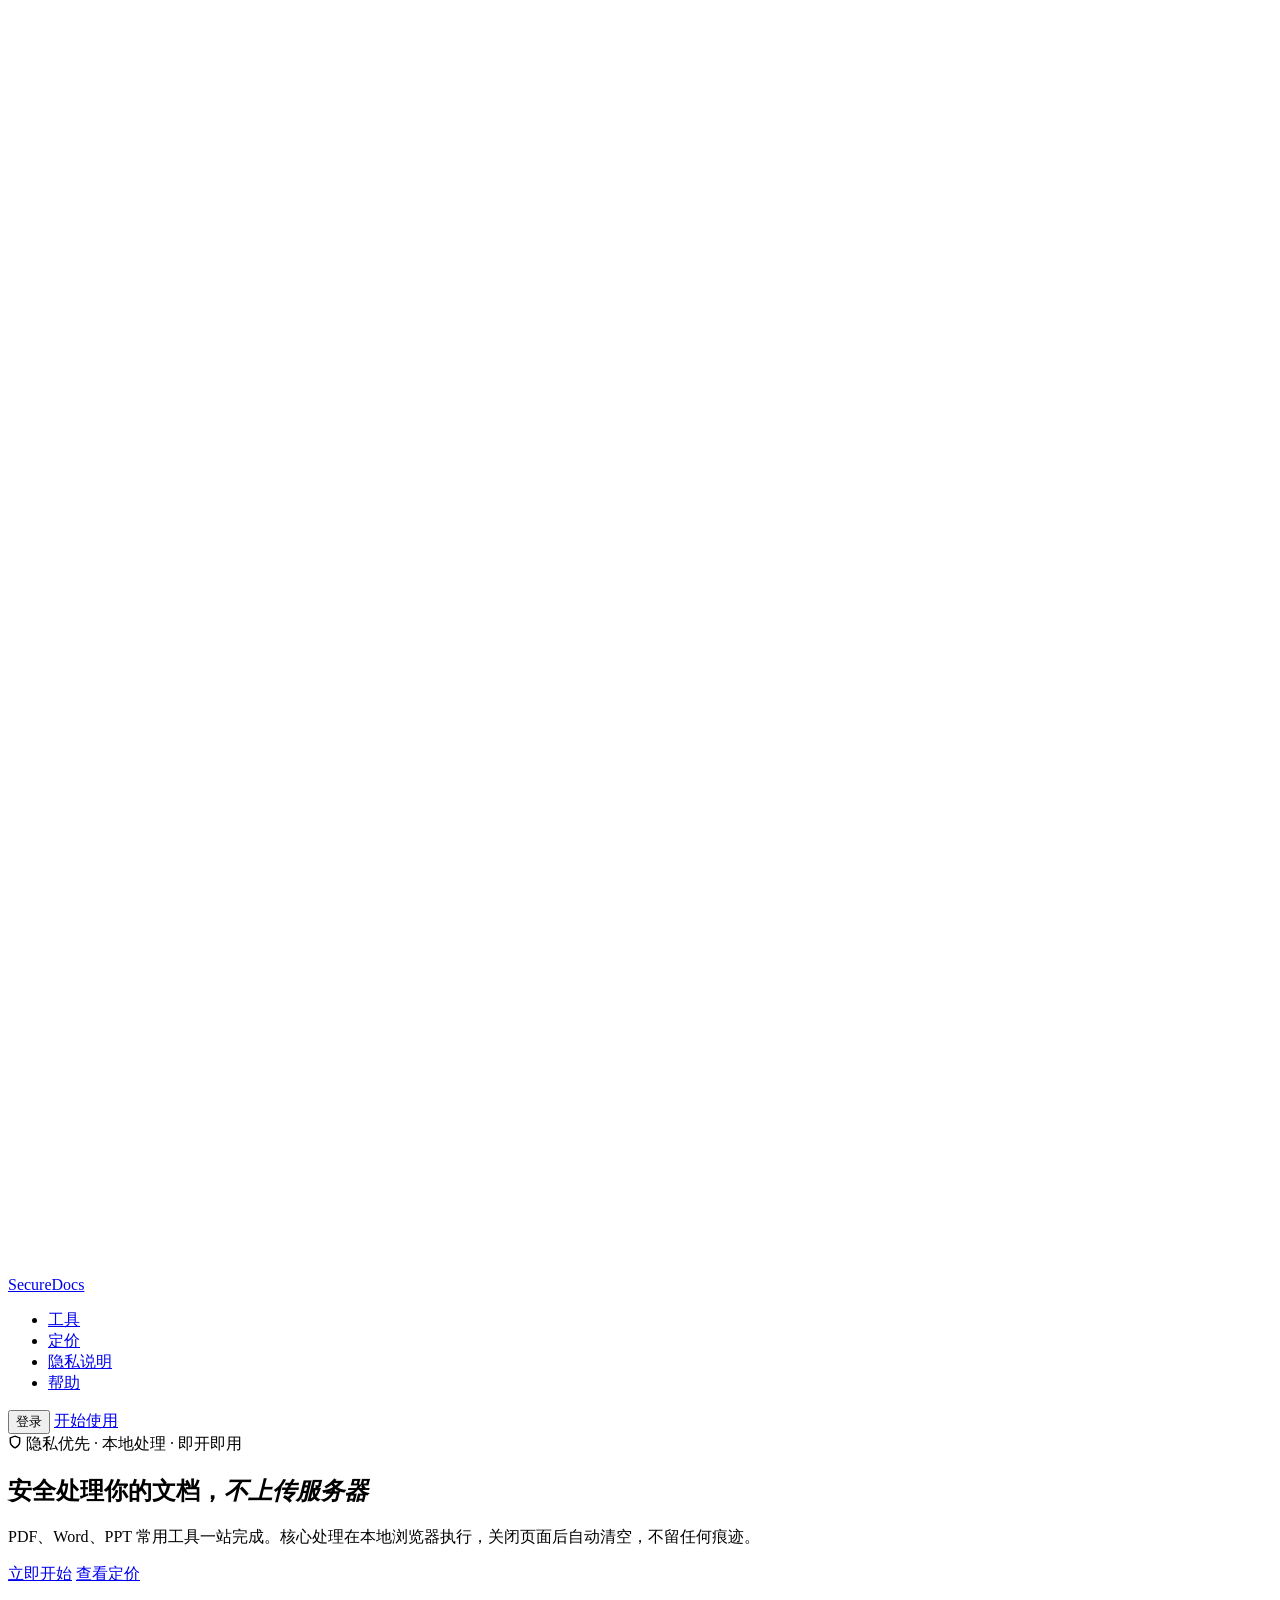
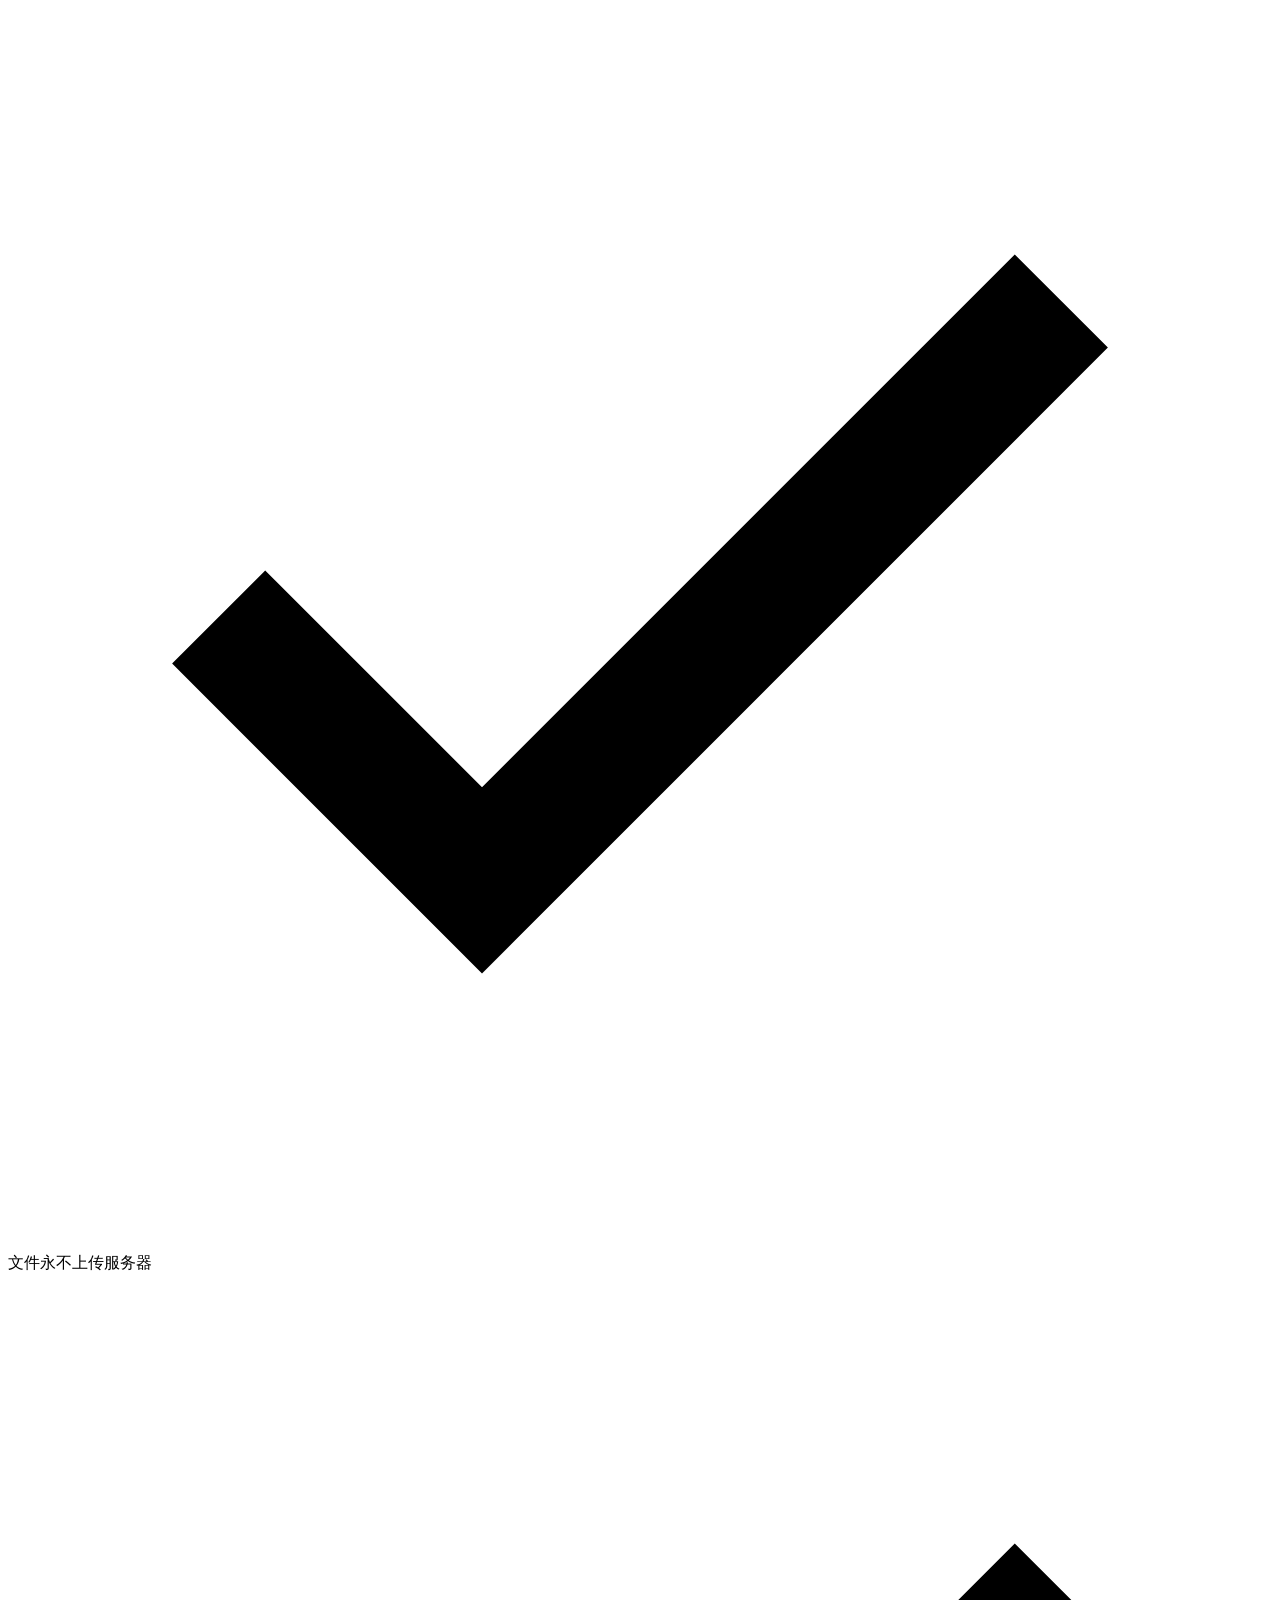
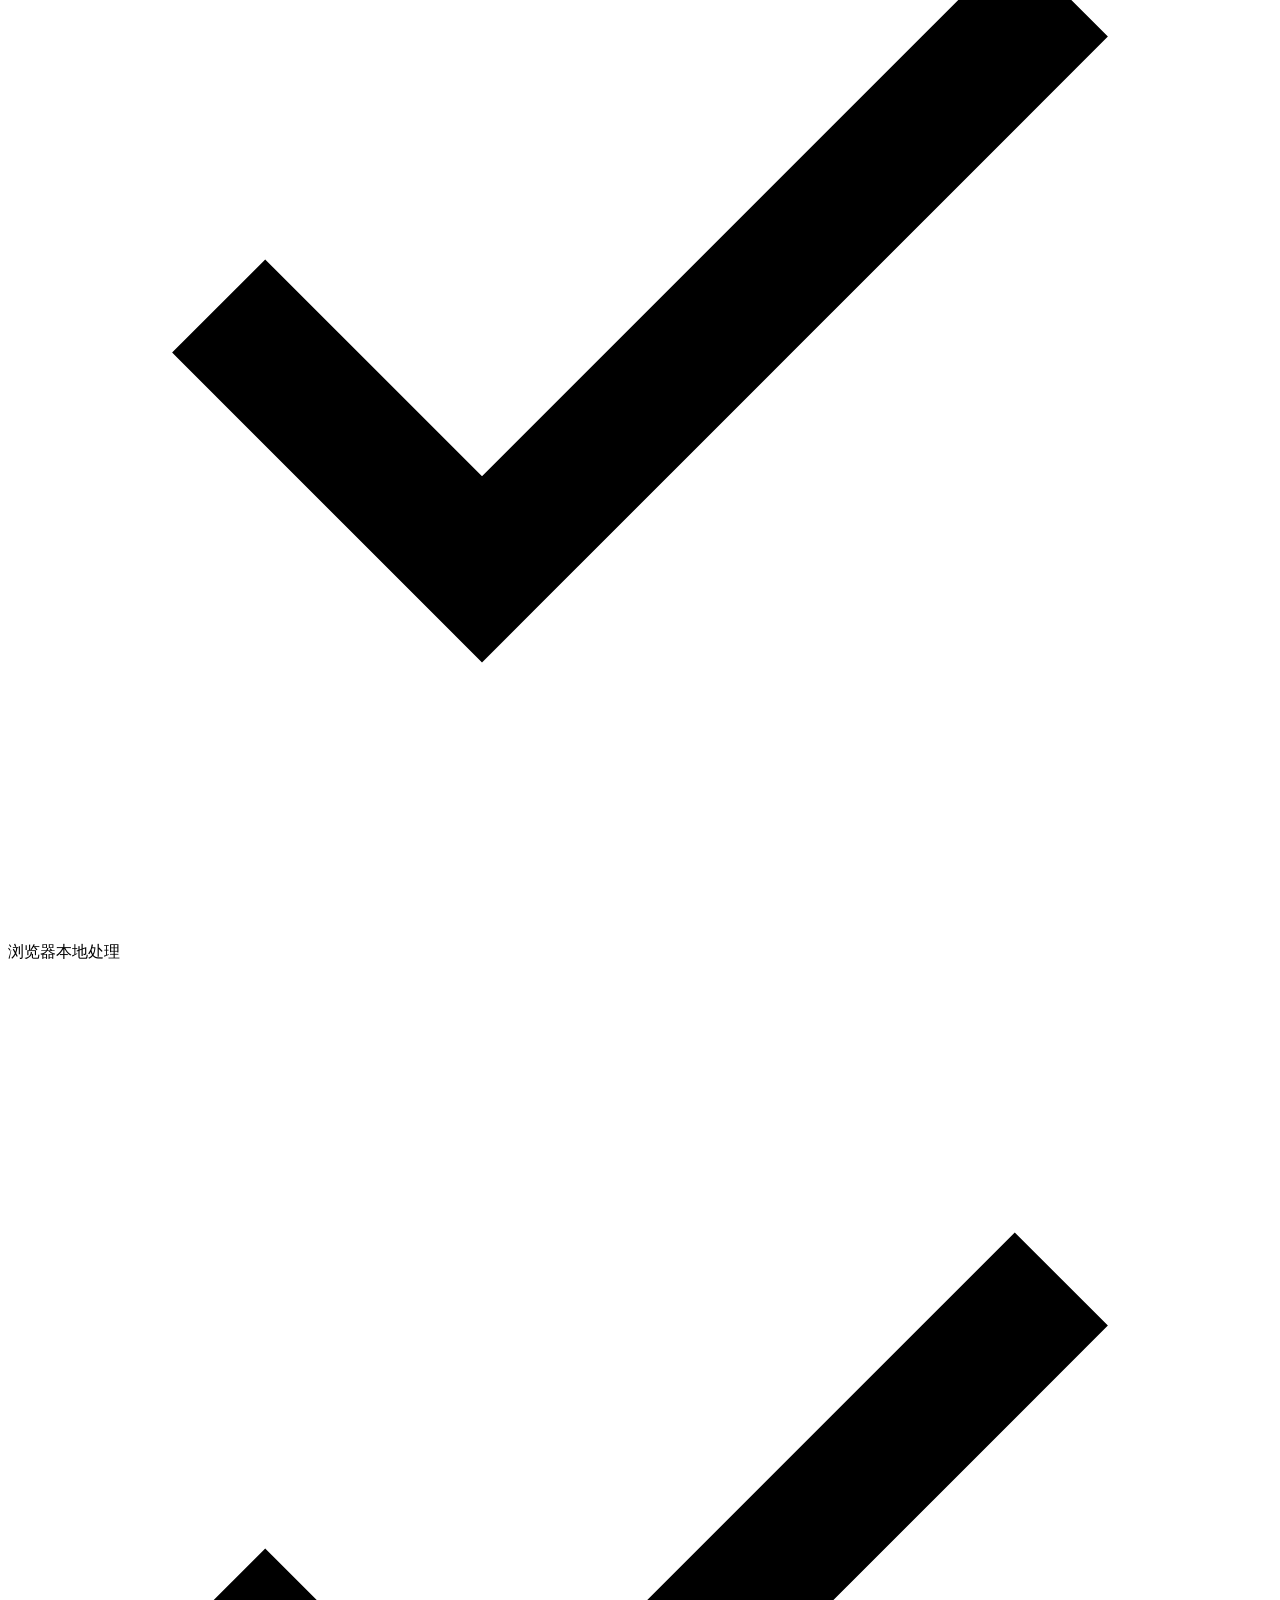
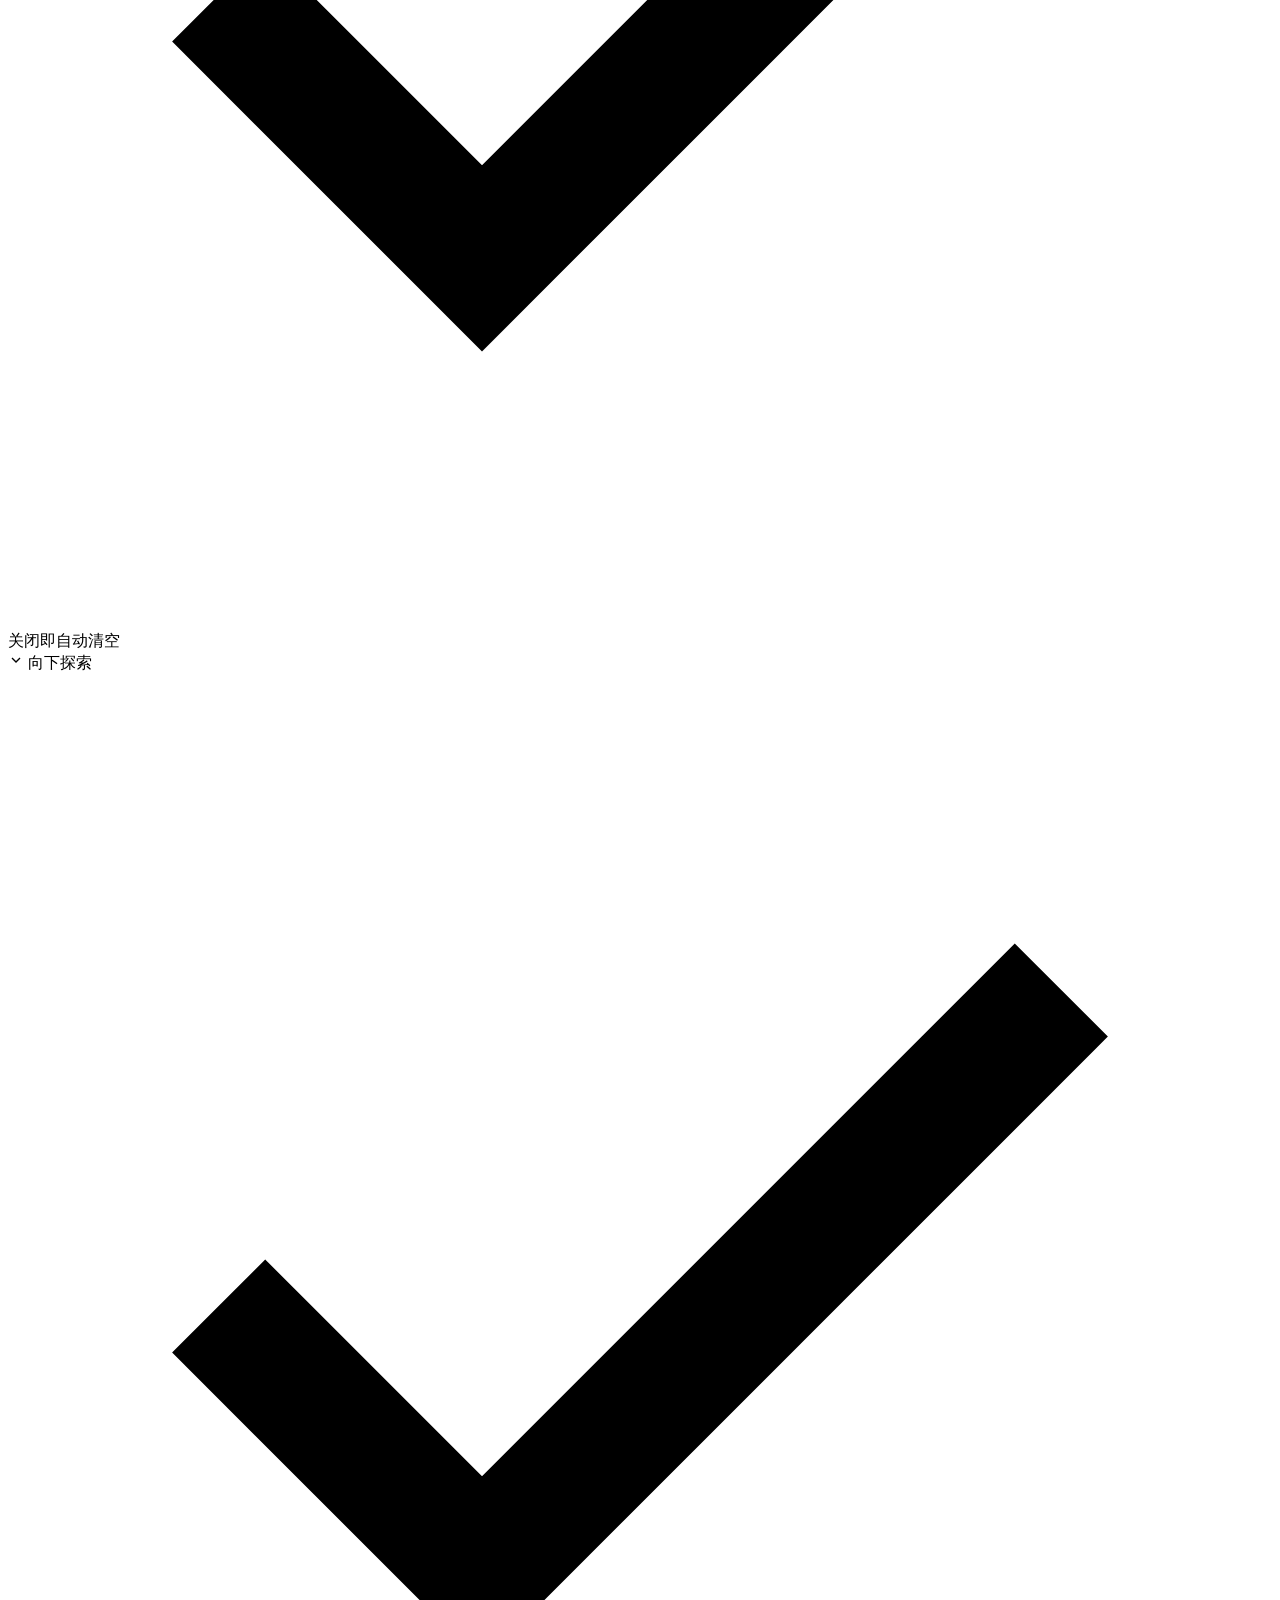
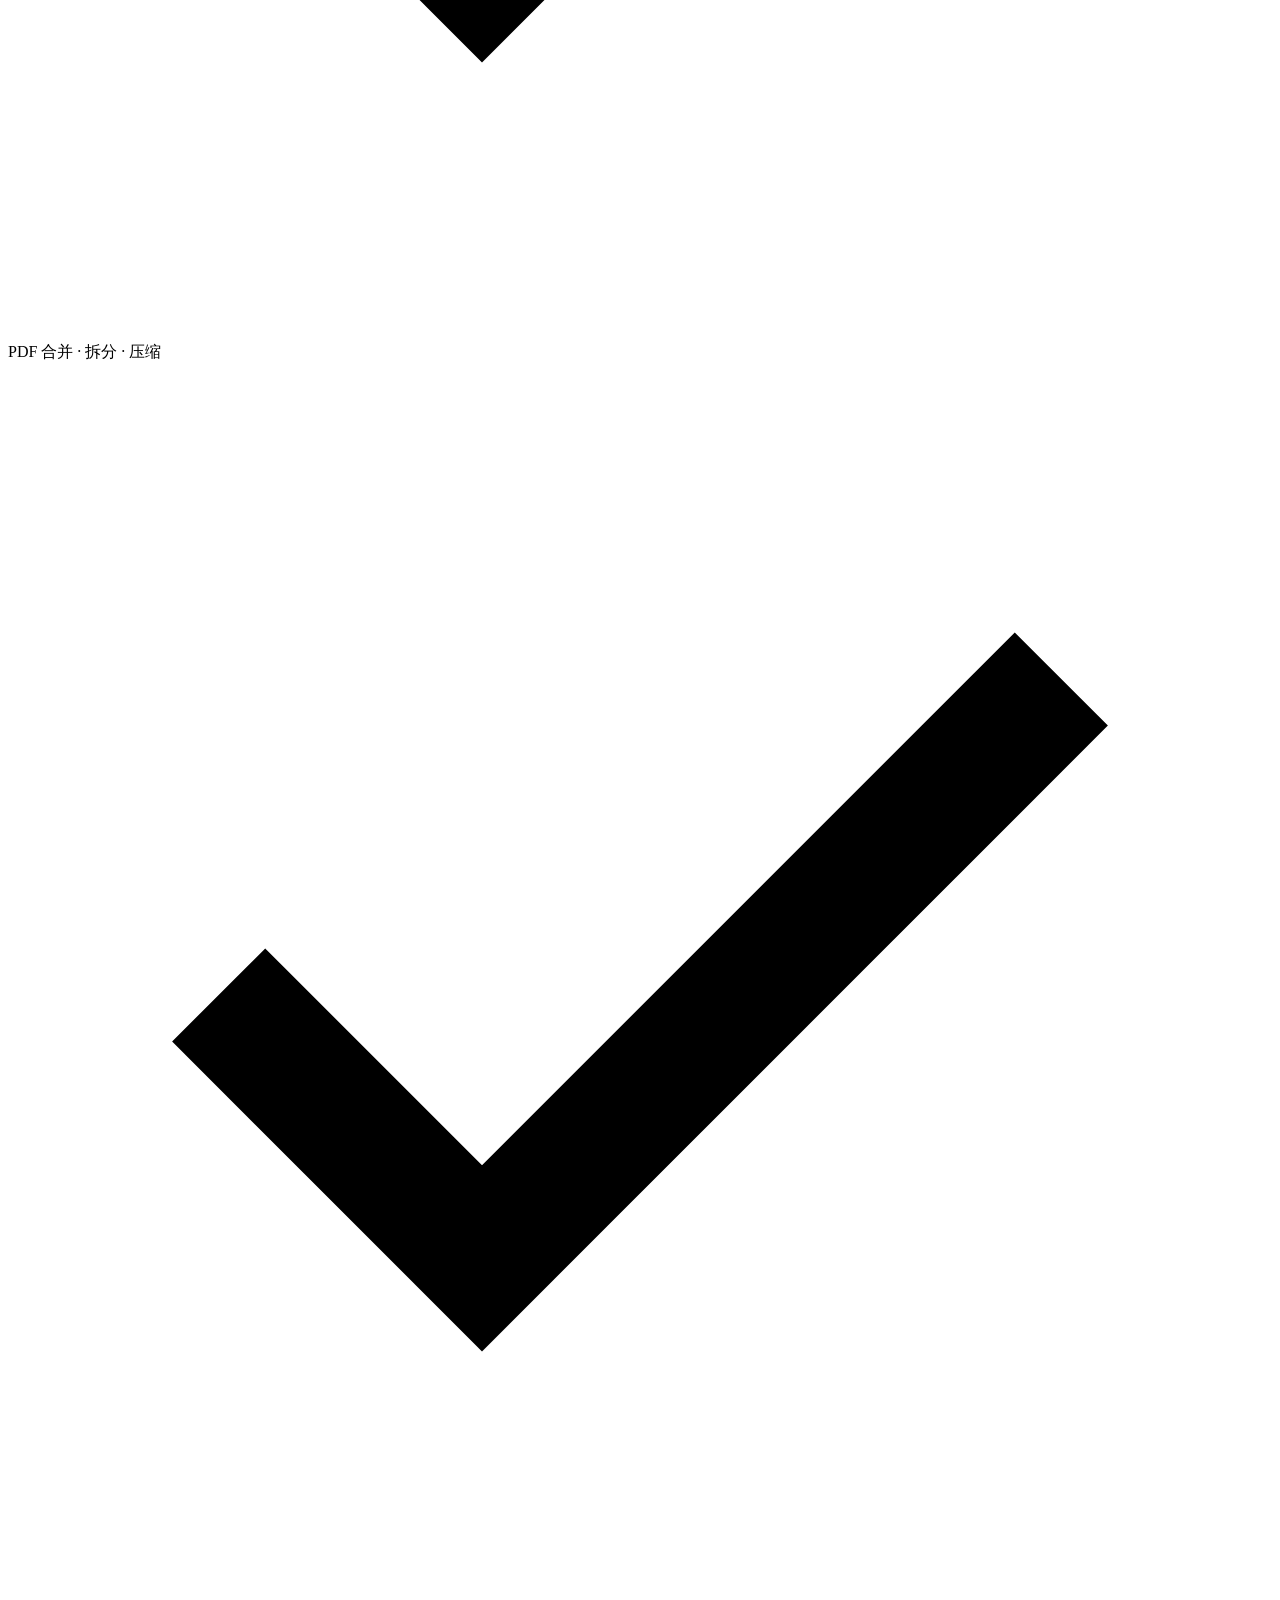
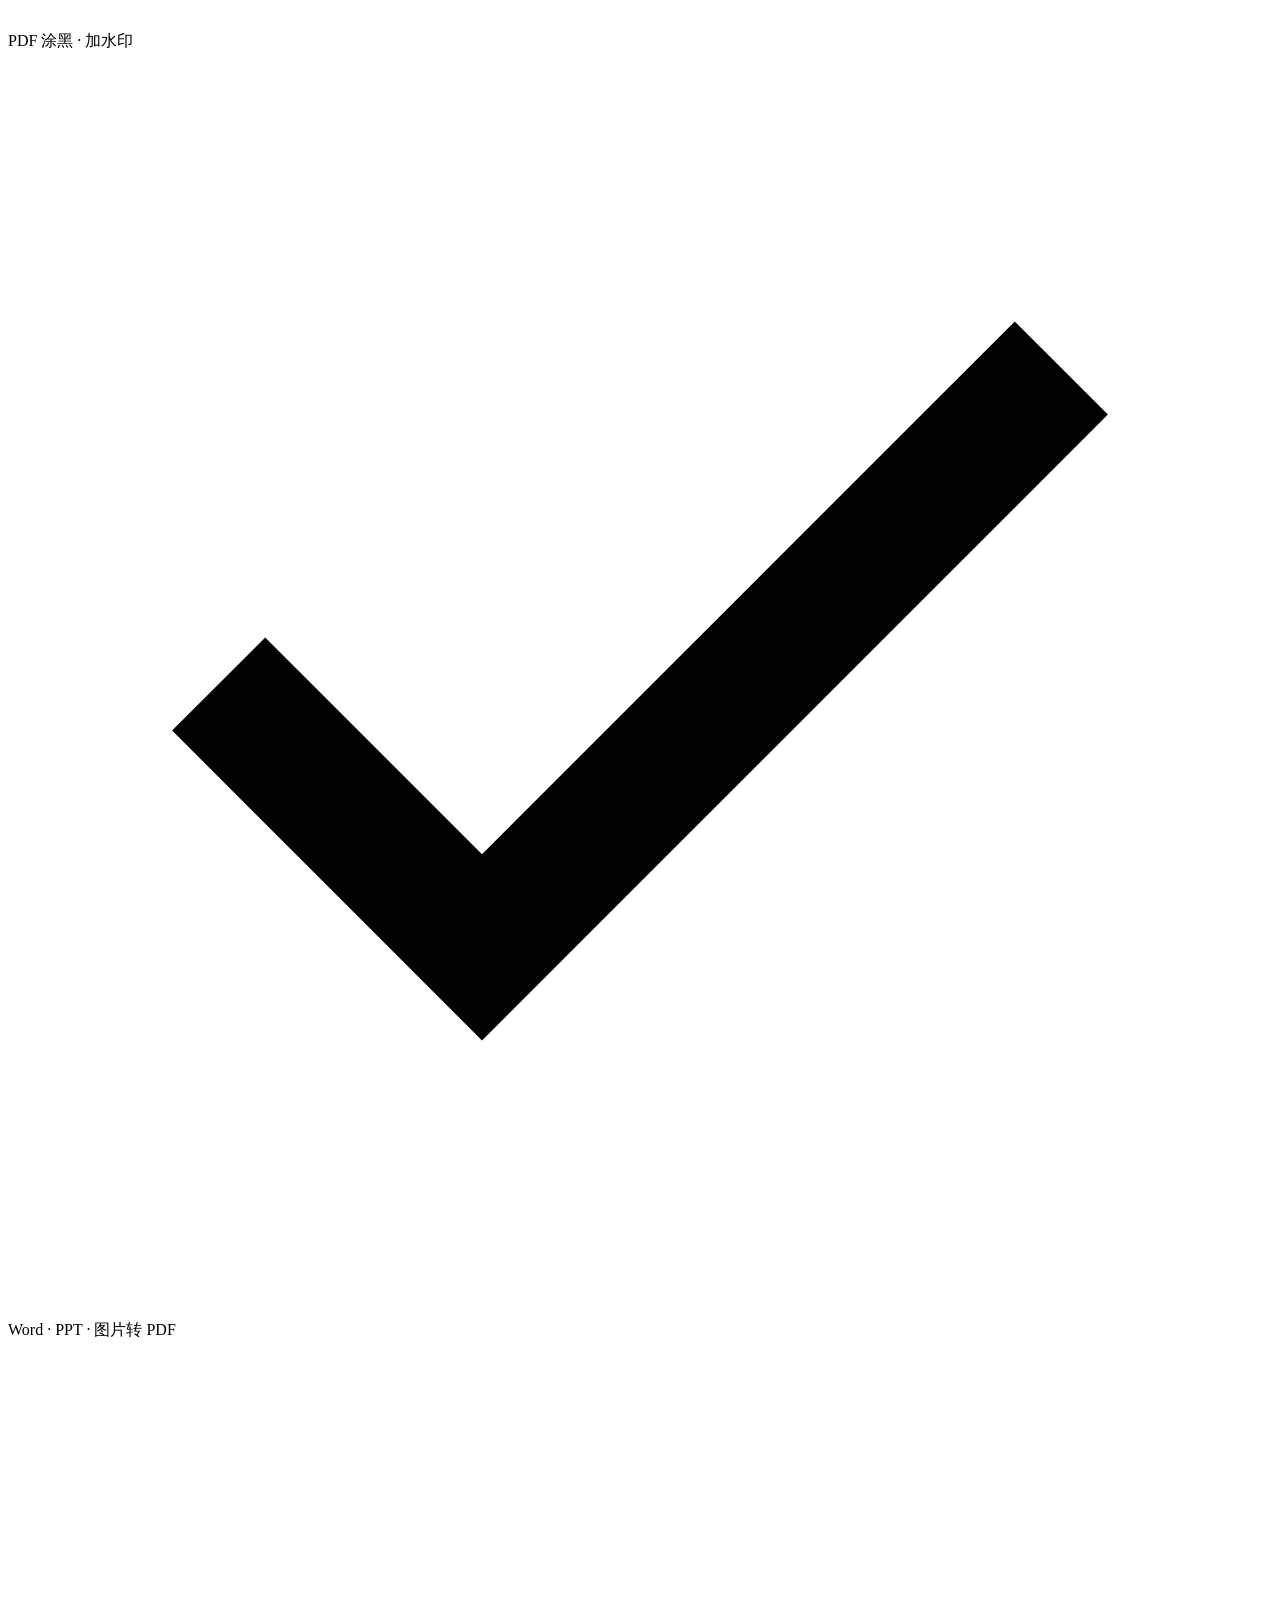
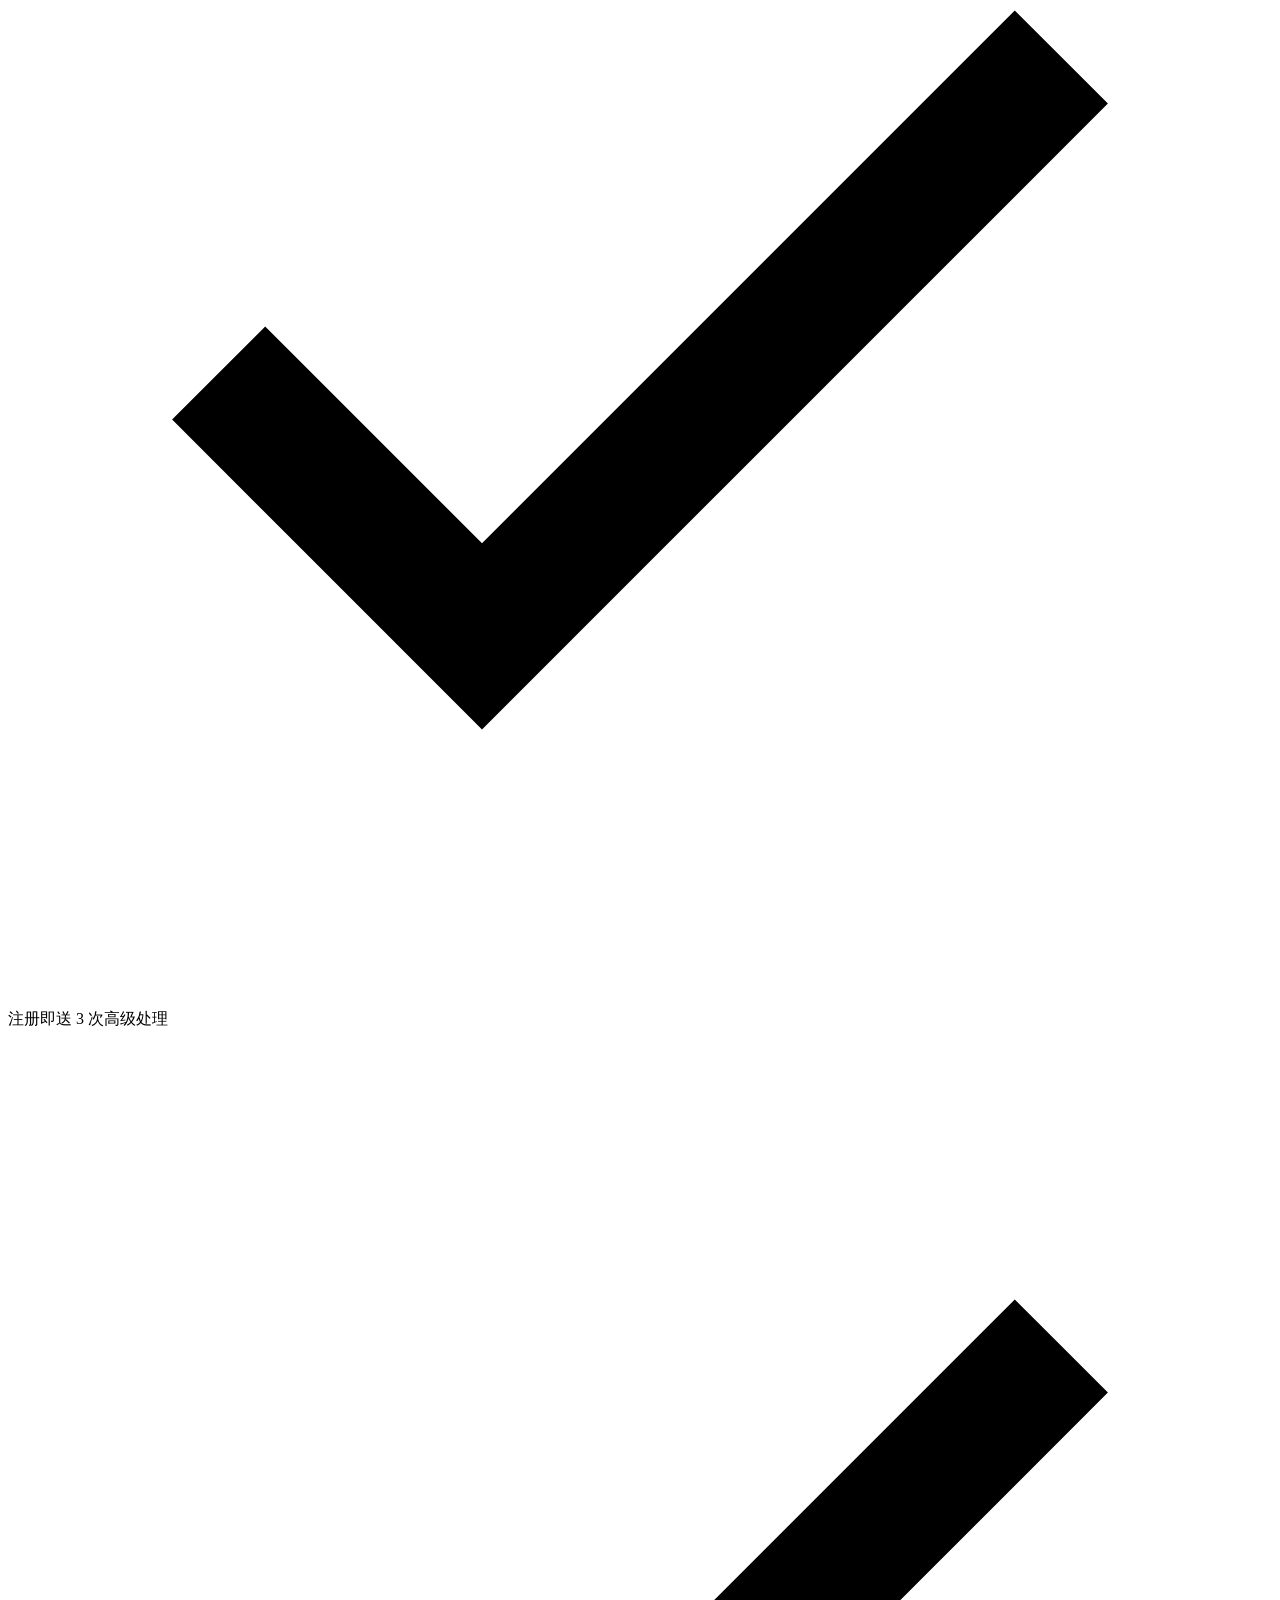
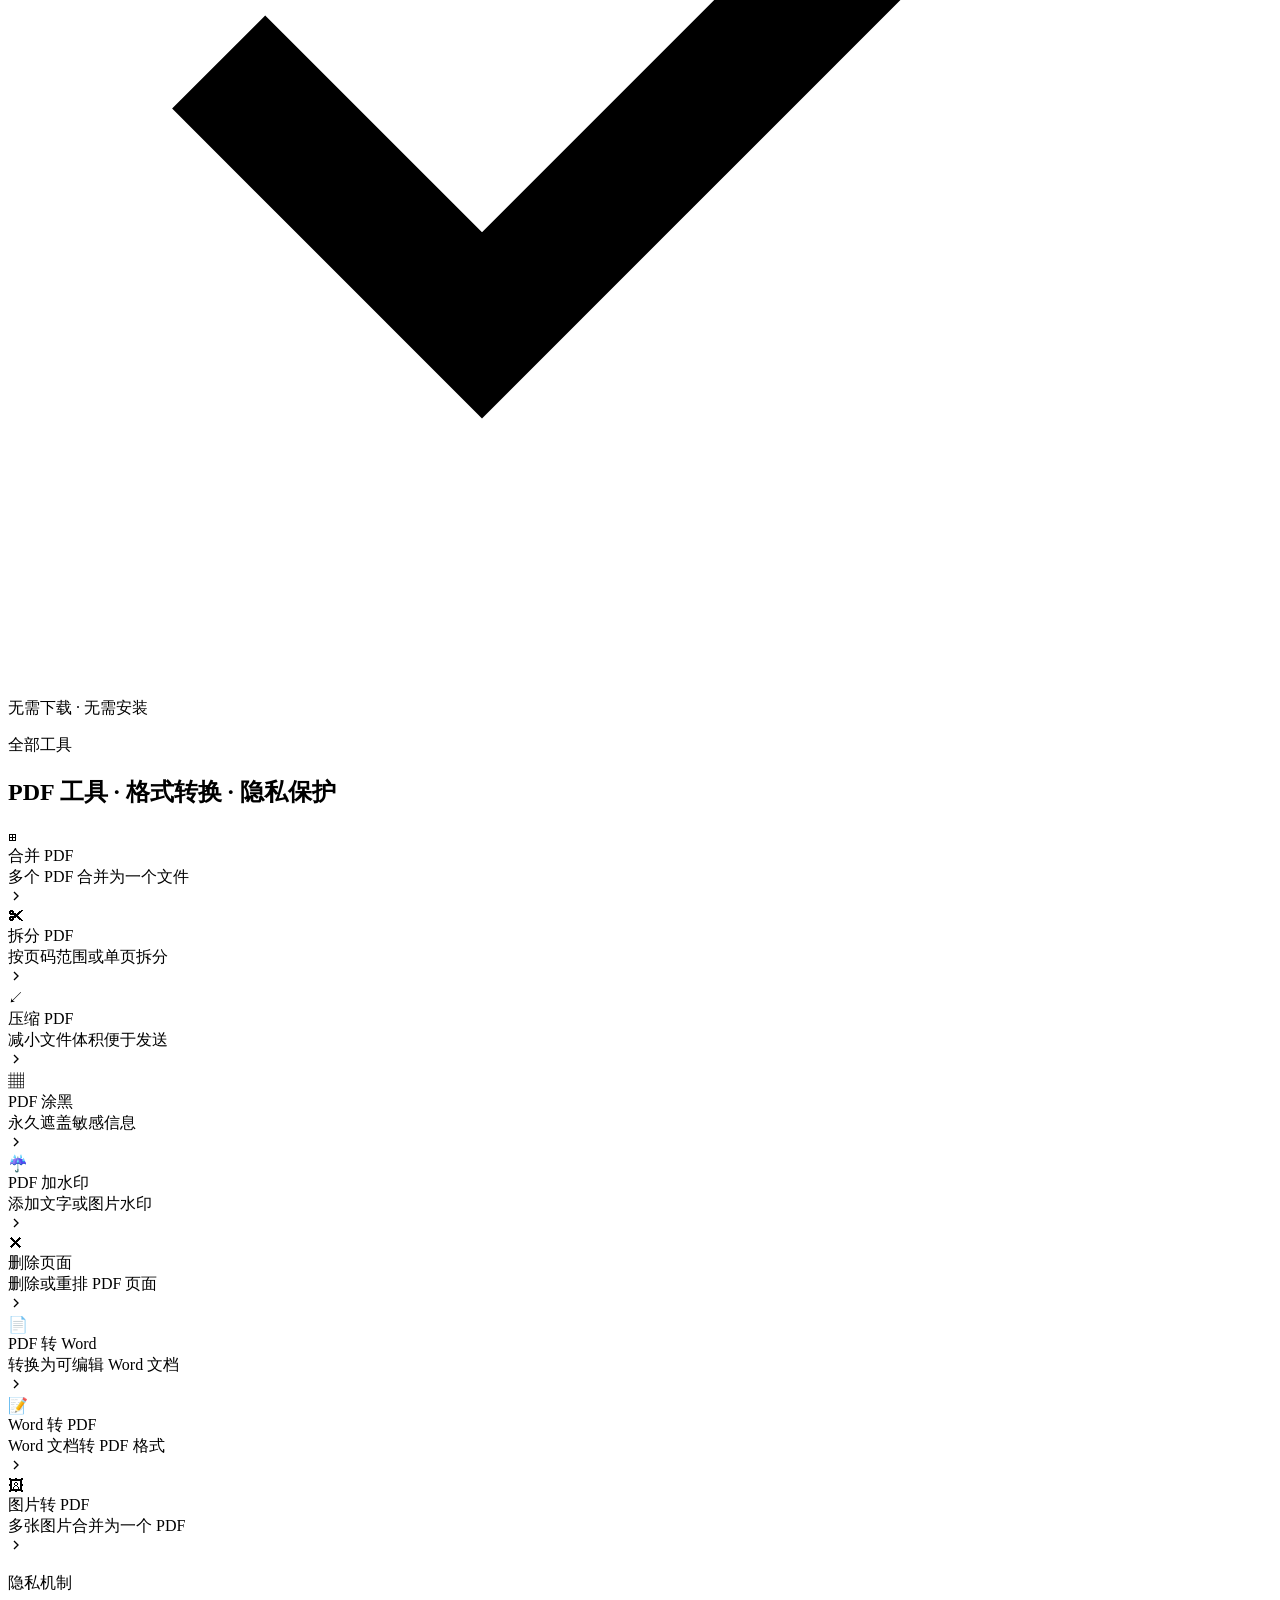
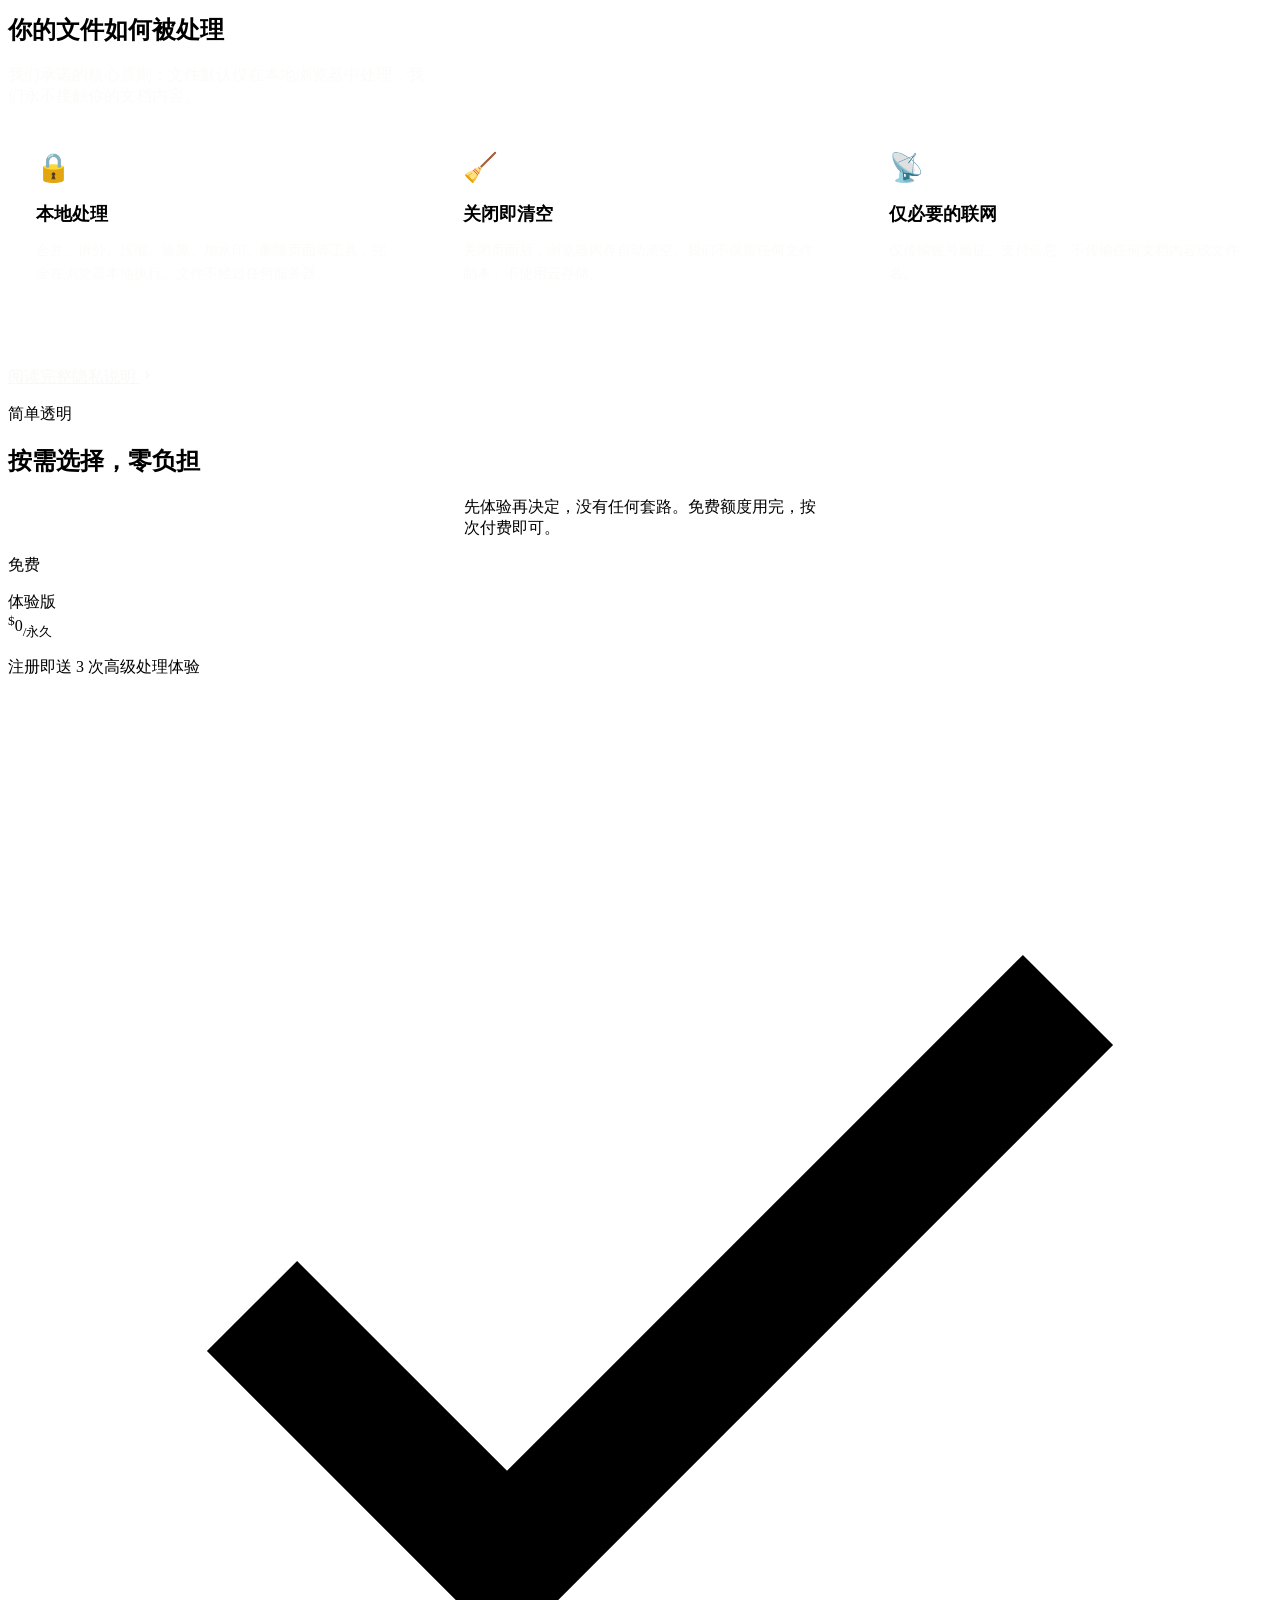
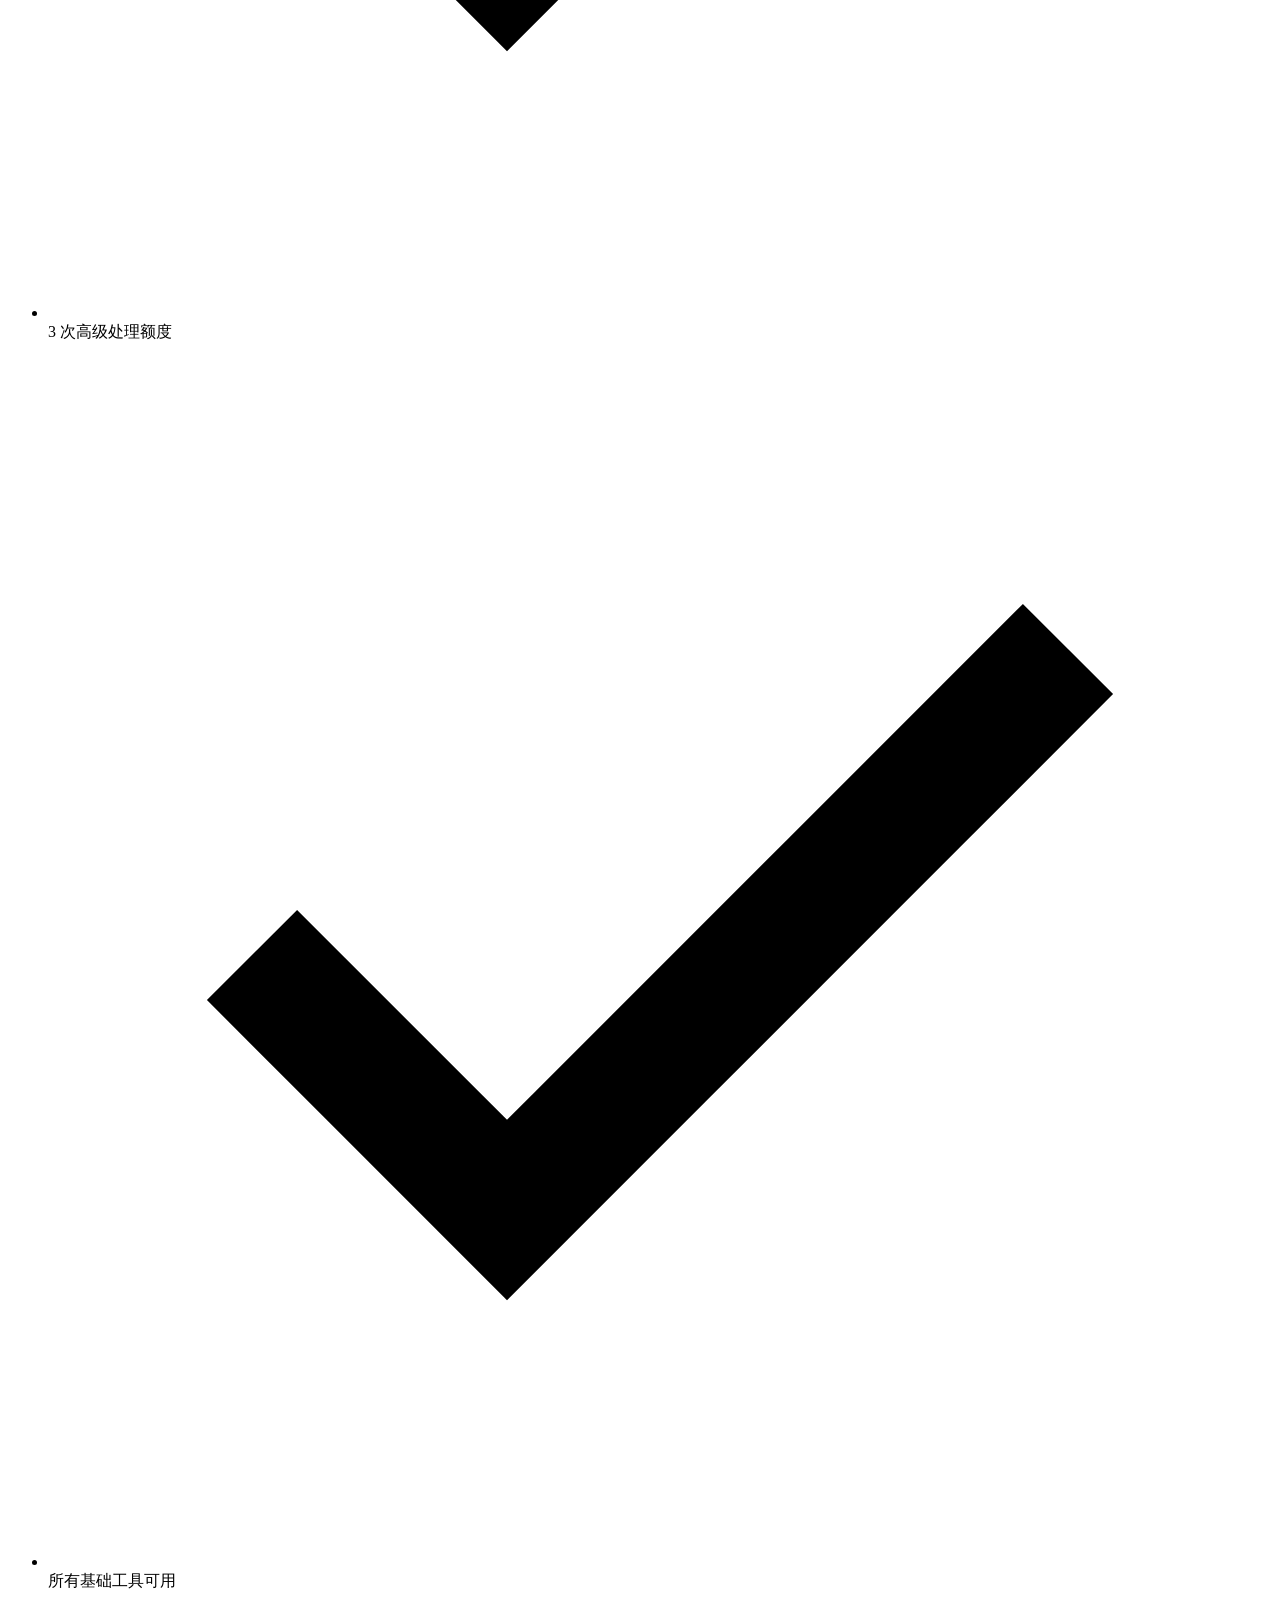
==== index.html @ cb320e6f "Add index.html" ====
<!DOCTYPE html>
<html lang="zh-CN">
<head>
  <meta charset="UTF-8">
  <meta name="viewport" content="width=device-width, initial-scale=1.0, viewport-fit=cover">
  <meta name="apple-mobile-web-app-capable" content="yes">
  <meta name="apple-mobile-web-app-status-bar-style" content="default">
  <meta name="mobile-web-app-capable" content="yes">
  <title>SecureDocs — 安全处理你的文档，不上传服务器</title>
  <meta name="description" content="PDF、Word、PPT 常用工具一站完成。核心处理在本地浏览器执行，文件永不上传服务器。">
  <link rel="manifest" href="/manifest.json">
  <link rel="icon" type="image/svg+xml" href="data:image/svg+xml,%3Csvg xmlns='http://www.w3.org/2000/svg' viewBox='0 0 32 32'%3E%3Crect width='32' height='32' rx='6' fill='%230D0D0B'/%3E%3Crect x='7' y='13' width='18' height='12' rx='2' fill='none' stroke='%23E84025' stroke-width='2'/%3E%3Cpath d='M11 13V9a5 5 0 0 1 10 0v4' fill='none' stroke='%23E84025' stroke-width='2' stroke-linecap='round'/%3E%3C/svg%3E">
  <link rel="stylesheet" href="css/design-system.css">
  <link rel="preconnect" href="https://fonts.googleapis.com">
  <link rel="preconnect" href="https://fonts.gstatic.com" crossorigin>
  <link href="https://fonts.googleapis.com/css2?family=DM+Serif+Display:ital@0;1&family=Geist+Mono:wght@300;400;500&family=DM+Sans:ital,opsz,wght@0,9..40,300;0,9..40,400;0,9..40,500;0,9..40,600;1,9..40,300&display=swap" rel="stylesheet">
</head>
<body>

<!-- ==================== NAVIGATION ==================== -->
<nav class="nav" id="mainNav">
  <div class="nav__inner">
    <a href="#" class="nav__logo">
      <div class="nav__logo-icon">
        <svg viewBox="0 0 24 24" fill="none" stroke="white" stroke-width="2" stroke-linecap="round" stroke-linejoin="round">
          <rect x="3" y="11" width="18" height="11" rx="2" ry="2"></rect>
          <path d="M7 11V7a5 5 0 0 1 10 0v4"></path>
        </svg>
      </div>
      <span class="nav__logo-text">SecureDocs</span>
    </a>
    <ul class="nav__links">
      <li><a href="#tools" class="nav__link"><span data-i18n="footer.tools">工具</span></a></li>
      <li><a href="#pricing" class="nav__link"><span data-i18n="footer.pricing">定价</span></a></li>
      <li><a href="#privacy" class="nav__link">隐私说明</a></li>
      <li><a href="#faq" class="nav__link">帮助</a></li>
    </ul>
    <div class="nav__actions">
      <span class="nav__credits" id="navCredits" style="display:none; font-size:13px; font-weight:500; color: var(--text-secondary); padding: 6px 12px; background: var(--bg-primary); border-radius: 999px; border: 1px solid var(--border);">
        <span id="navCreditsNum">3</span> 次可用
      </span>
      <button class="btn btn--ghost btn--sm" id="navLoginBtn">登录</button>
      <a href="#pricing" class="btn btn--primary btn--sm">开始使用</a>
    </div>
  </div>
</nav>

<!-- ==================== HERO ==================== -->
<section class="hero" id="hero">
  <div class="hero__bg-grid"></div>
  <div class="hero__bg-glow"></div>
  <div class="hero__content">
    <div class="hero__eyebrow">
      <svg width="14" height="14" viewBox="0 0 24 24" fill="none" stroke="currentColor" stroke-width="2.5"><path d="M12 22s8-4 8-10V5l-8-3-8 3v7c0 6 8 10 8 10z"/></svg>
      隐私优先 · <span data-i18n="how.step2.title">本地处理</span> · 即开即用
    </div>
    <h1 class="hero__title" data-i18n="hero.h1">安全处理你的文档，<em>不上传服务器</em></h1>
    <p class="hero__subtitle">PDF、Word、PPT 常用工具一站完成。核心处理在本地浏览器执行，关闭页面后自动清空，不留任何痕迹。</p>
    <div class="hero__actions">
      <a href="#tools" class="btn btn--accent btn--lg" data-i18n="hero.cta">立即开始</a>
      <a href="#pricing" class="btn btn--outline btn--lg" data-i18n="hero.cta3">查看定价</a>
    </div>
    <div class="hero__trust-row">
      <span class="trust-badge"><svg viewBox="0 0 24 24" fill="none" stroke="currentColor" stroke-width="2.5"><polyline points="20 6 9 17 4 12"/></svg>文件永不上传服务器</span>
      <span class="trust-badge"><svg viewBox="0 0 24 24" fill="none" stroke="currentColor" stroke-width="2.5"><polyline points="20 6 9 17 4 12"/></svg>浏览器<span data-i18n="how.step2.title">本地处理</span></span>
      <span class="trust-badge"><svg viewBox="0 0 24 24" fill="none" stroke="currentColor" stroke-width="2.5"><polyline points="20 6 9 17 4 12"/></svg>关闭即自动清空</span>
    </div>
  </div>
  <div class="hero__scroll">
    <svg width="16" height="16" viewBox="0 0 24 24" fill="none" stroke="currentColor" stroke-width="2"><polyline points="6 9 12 15 18 9"/></svg>
    向下探索
  </div>
</section>

<!-- ==================== FEATURE STRIP ==================== -->
<div class="feature-strip">
  <div class="feature-strip__inner">
    <div class="feature-strip__item"><svg viewBox="0 0 24 24" fill="none" stroke="currentColor" stroke-width="2.5"><polyline points="20 6 9 17 4 12"/></svg><span data-i18n="feature.tools1">PDF 合并 · 拆分 · 压缩</span></div>
    <div class="feature-strip__divider"></div>
    <div class="feature-strip__item"><svg viewBox="0 0 24 24" fill="none" stroke="currentColor" stroke-width="2.5"><polyline points="20 6 9 17 4 12"/></svg><span data-i18n="feature.tools2">PDF 涂黑 · 加水印</span></div>
    <div class="feature-strip__divider"></div>
    <div class="feature-strip__item"><svg viewBox="0 0 24 24" fill="none" stroke="currentColor" stroke-width="2.5"><polyline points="20 6 9 17 4 12"/></svg><span data-i18n="feature.tools3">Word · PPT · 图片转 PDF</span></div>
    <div class="feature-strip__divider"></div>
    <div class="feature-strip__item"><svg viewBox="0 0 24 24" fill="none" stroke="currentColor" stroke-width="2.5"><polyline points="20 6 9 17 4 12"/></svg><span data-i18n="feature.gift">注册即送 3 次高级处理</span></div>
    <div class="feature-strip__divider"></div>
    <div class="feature-strip__item"><svg viewBox="0 0 24 24" fill="none" stroke="currentColor" stroke-width="2.5"><polyline points="20 6 9 17 4 12"/></svg><span data-i18n="feature.nodownload">无需下载 · 无需安装</span></div>
  </div>
</div>

<!-- ==================== TOOLS ==================== -->
<section class="section" id="tools">
  <div class="container">
    <div class="section-header">
      <p class="section-eyebrow">全部工具</p>
      <h2 class="display-md">PDF 工具 · 格式转换 · 隐私保护</h2>
    </div>
    <div class="tool-grid stagger" id="toolsGrid">
      <div class="tool-card" onclick="openTool('merge')">
        <div class="tool-card__icon">⊞</div>
        <div class="tool-card__info"><div class="tool-card__title" data-i18n="t.merge">合并 PDF</div><div class="tool-card__desc">多个 PDF 合并为一个文件</div></div>
        <svg class="tool-card__arrow" width="16" height="16" viewBox="0 0 24 24" fill="none" stroke="currentColor" stroke-width="2"><polyline points="9 18 15 12 9 6"/></svg>
      </div>
      <div class="tool-card" onclick="openTool('split')">
        <div class="tool-card__icon">✂</div>
        <div class="tool-card__info"><div class="tool-card__title" data-i18n="t.split">拆分 PDF</div><div class="tool-card__desc">按页码范围或单页拆分</div></div>
        <svg class="tool-card__arrow" width="16" height="16" viewBox="0 0 24 24" fill="none" stroke="currentColor" stroke-width="2"><polyline points="9 18 15 12 9 6"/></svg>
      </div>
      <div class="tool-card" onclick="openTool('compress')">
        <div class="tool-card__icon">↙</div>
        <div class="tool-card__info"><div class="tool-card__title" data-i18n="t.compress">压缩 PDF</div><div class="tool-card__desc">减小文件体积便于发送</div></div>
        <svg class="tool-card__arrow" width="16" height="16" viewBox="0 0 24 24" fill="none" stroke="currentColor" stroke-width="2"><polyline points="9 18 15 12 9 6"/></svg>
      </div>
      <div class="tool-card" onclick="openTool('redact')">
        <div class="tool-card__icon">▦</div>
        <div class="tool-card__info"><div class="tool-card__title" data-i18n="t.redact">PDF 涂黑</div><div class="tool-card__desc" data-i18n="t.redact">永久遮盖敏感信息</div></div>
        <svg class="tool-card__arrow" width="16" height="16" viewBox="0 0 24 24" fill="none" stroke="currentColor" stroke-width="2"><polyline points="9 18 15 12 9 6"/></svg>
      </div>
      <div class="tool-card" onclick="openTool('watermark')">
        <div class="tool-card__icon">☔</div>
        <div class="tool-card__info"><div class="tool-card__title">PDF 加水印</div><div class="tool-card__desc" data-i18n="t.watermark">添加文字或图片水印</div></div>
        <svg class="tool-card__arrow" width="16" height="16" viewBox="0 0 24 24" fill="none" stroke="currentColor" stroke-width="2"><polyline points="9 18 15 12 9 6"/></svg>
      </div>
      <div class="tool-card" onclick="openTool('delete')">
        <div class="tool-card__icon">✕</div>
        <div class="tool-card__info"><div class="tool-card__title" data-i18n="t.delete">删除页面</div><div class="tool-card__desc">删除或重排 PDF 页面</div></div>
        <svg class="tool-card__arrow" width="16" height="16" viewBox="0 0 24 24" fill="none" stroke="currentColor" stroke-width="2"><polyline points="9 18 15 12 9 6"/></svg>
      </div>
      <div class="tool-card" onclick="openTool('pdf-word')">
        <div class="tool-card__icon">📄</div>
        <div class="tool-card__info"><div class="tool-card__title" data-i18n="t.pdf-word2">PDF 转 Word</div><div class="tool-card__desc">转换为可编辑 Word 文档</div></div>
        <svg class="tool-card__arrow" width="16" height="16" viewBox="0 0 24 24" fill="none" stroke="currentColor" stroke-width="2"><polyline points="9 18 15 12 9 6"/></svg>
      </div>


        <div class="tool-card" onclick="openTool('word-pdf')">
        <div class="tool-card__icon">📝</div>
        <div class="tool-card__info"><div class="tool-card__title" data-i18n="t.word-pdf">Word 转 PDF</div><div class="tool-card__desc">Word 文档转 PDF 格式</div></div>
        <svg class="tool-card__arrow" width="16" height="16" viewBox="0 0 24 24" fill="none" stroke="currentColor" stroke-width="2"><polyline points="9 18 15 12 9 6"/></svg>
      </div>
      <div class="tool-card" onclick="openTool('img-pdf')">
        <div class="tool-card__icon">🖼</div>
        <div class="tool-card__info"><div class="tool-card__title" data-i18n="t.img-pdf">图片转 PDF</div><div class="tool-card__desc">多张图片合并为一个 PDF</div></div>
        <svg class="tool-card__arrow" width="16" height="16" viewBox="0 0 24 24" fill="none" stroke="currentColor" stroke-width="2"><polyline points="9 18 15 12 9 6"/></svg>
      </div>
    </div>
  </div>
</section>

<!-- ==================== PRIVACY SECTION ==================== -->
<section class="section section--dark" id="privacy">
  <div class="container">
    <div class="section-header">
      <p class="section-eyebrow" style="color: var(--accent);">隐私机制</p>
      <h2 class="display-md" style="color: var(--text-inverse);">你的文件如何被处理</h2>
      <p class="body-lg" style="color: rgba(248,247,244,0.55); margin-top: 16px; max-width: 52ch;">我们承诺的核心原则：文件默认仅在本地浏览器中处理，我们永不接触你的文档内容。</p>
    </div>
    <div style="display: grid; gap: 16px; grid-template-columns: repeat(auto-fit, minmax(280px, 1fr));">
      <div style="background: var(--bg-dark-secondary); border: 1px solid var(--border-dark); border-radius: var(--radius-lg); padding: 28px;">
        <div style="font-size: 28px; margin-bottom: 16px;">🔒</div>
        <h3 style="font-size: 18px; font-weight: 600; color: var(--text-inverse); margin-bottom: 8px;"><span data-i18n="how.step2.title">本地处理</span></h3>
        <p style="font-size: 14px; color: rgba(248,247,244,0.55); line-height: 1.6;">合并、拆分、压缩、涂黑、加水印、删除页面等工具，完全在浏览器本地执行。文件不经过任何服务器。</p>
      </div>
      <div style="background: var(--bg-dark-secondary); border: 1px solid var(--border-dark); border-radius: var(--radius-lg); padding: 28px;">
        <div style="font-size: 28px; margin-bottom: 16px;">🧹</div>
        <h3 style="font-size: 18px; font-weight: 600; color: var(--text-inverse); margin-bottom: 8px;">关闭即清空</h3>
        <p style="font-size: 14px; color: rgba(248,247,244,0.55); line-height: 1.6;">关闭页面后，浏览器内存自动清空。我们不保留任何文件副本，不使用云存储。</p>
      </div>
      <div style="background: var(--bg-dark-secondary); border: 1px solid var(--border-dark); border-radius: var(--radius-lg); padding: 28px;">
        <div style="font-size: 28px; margin-bottom: 16px;">📡</div>
        <h3 style="font-size: 18px; font-weight: 600; color: var(--text-inverse); margin-bottom: 8px;">仅必要的联网</h3>
        <p style="font-size: 14px; color: rgba(248,247,244,0.55); line-height: 1.6;">仅传输账号验证、支付信息，不传输任何文档内容或文件名。</p>
      </div>
    </div>
    <div style="margin-top: 40px;">
      <a href="#" class="btn btn--outline" style="border-color: rgba(248,247,244,0.2); color: rgba(248,247,244,0.7);" onclick="event.preventDefault();openModal('privacy')">
        阅读完整隐私说明
        <svg width="14" height="14" viewBox="0 0 24 24" fill="none" stroke="currentColor" stroke-width="2"><polyline points="9 18 15 12 9 6"/></svg>
      </a>
    </div>
  </div>
</section>

<!-- ==================== PRICING ==================== -->
<section class="section" id="pricing">
  <div class="container">
    <div class="section-header text-center">
      <p class="section-eyebrow">简单透明</p>
      <h2 class="display-md">按需选择，零负担</h2>
      <p class="body-lg text-muted" style="margin-top: 12px; max-width: 44ch; margin-left: auto; margin-right: auto;">先体验再决定，没有任何套路。免费额度用完，按次付费即可。</p>
    </div>
    <div class="pricing-grid stagger">
      <div class="pricing-card">
        <p class="pricing-card__tag">免费</p>
        <div class="pricing-card__name">体验版</div>
        <div class="pricing-card__price"><sup>$</sup>0<sub>/永久</sub></div>
        <p class="pricing-card__desc">注册即送 3 次高级处理体验</p>
        <ul class="pricing-card__features">
          <li class="pricing-card__feature"><svg viewBox="0 0 24 24" fill="none" stroke="currentColor" stroke-width="2.5"><polyline points="20 6 9 17 4 12"/></svg>3 次高级处理额度</li>
          <li class="pricing-card__feature"><svg viewBox="0 0 24 24" fill="none" stroke="currentColor" stroke-width="2.5"><polyline points="20 6 9 17 4 12"/></svg>所有基础工具可用</li>
          <li class="pricing-card__feature"><svg viewBox="0 0 24 24" fill="none" stroke="currentColor" stroke-width="2.5"><polyline points="20 6 9 17 4 12"/></svg>文件大小限制 10MB</li>
          <li class="pricing-card__feature"><svg viewBox="0 0 24 24" fill="none" stroke="currentColor" stroke-width="2.5"><polyline points="20 6 9 17 4 12"/></svg>本地隐私处理</li>
        </ul>
        <button class="btn btn--outline btn--full" onclick="openModal('login')">免费注册</button>
      </div>
      <div class="pricing-card">
        <p class="pricing-card__tag">按次</p>
        <div class="pricing-card__name">单次付费</div>
        <div class="pricing-card__price"><sup>$</sup>0.99<sub>/次</sub></div>
        <p class="pricing-card__desc">仅需一次处理，推荐试用后用户</p>
        <ul class="pricing-card__features">
          <li class="pricing-card__feature"><svg viewBox="0 0 24 24" fill="none" stroke="currentColor" stroke-width="2.5"><polyline points="20 6 9 17 4 12"/></svg>解锁当前一次处理</li>
          <li class="pricing-card__feature"><svg viewBox="0 0 24 24" fill="none" stroke="currentColor" stroke-width="2.5"><polyline points="20 6 9 17 4 12"/></svg>支付后立即生效</li>
          <li class="pricing-card__feature"><svg viewBox="0 0 24 24" fill="none" stroke="currentColor" stroke-width="2.5"><polyline points="20 6 9 17 4 12"/></svg>无需重新<span data-i18n="how.step1.title">上传文件</span></li>
          <li class="pricing-card__feature"><svg viewBox="0 0 24 24" fill="none" stroke="currentColor" stroke-width="2.5"><polyline points="20 6 9 17 4 12"/></svg>所有高级功能可用</li>
        </ul>
        <button class="btn btn--primary btn--full" onclick="openModal('paywall')">解锁当前任务</button>
      </div>
      <div class="pricing-card pricing-card--featured">
        <p class="pricing-card__tag">最受欢迎</p>
        <div class="pricing-card__name">月会员</div>
        <div class="pricing-card__price"><sup>$</sup>9.99<sub>/月</sub></div>
        <p class="pricing-card__desc" style="color: rgba(248,247,244,0.55);">高频办公用户首选，性价比最高</p>
        <ul class="pricing-card__features">
          <li class="pricing-card__feature"><svg viewBox="0 0 24 24" fill="none" stroke="currentColor" stroke-width="2.5"><polyline points="20 6 9 17 4 12"/></svg>不限次高级处理</li>
          <li class="pricing-card__feature"><svg viewBox="0 0 24 24" fill="none" stroke="currentColor" stroke-width="2.5"><polyline points="20 6 9 17 4 12"/></svg>支持批量（一次最多 10 个文件）</li>
          <li class="pricing-card__feature"><svg viewBox="0 0 24 24" fill="none" stroke="currentColor" stroke-width="2.5"><polyline points="20 6 9 17 4 12"/></svg>文件大小支持至 50MB</li>
          <li class="pricing-card__feature"><svg viewBox="0 0 24 24" fill="none" stroke="currentColor" stroke-width="2.5"><polyline points="20 6 9 17 4 12"/></svg>高质量导出优先</li>
          <li class="pricing-card__feature"><svg viewBox="0 0 24 24" fill="none" stroke="currentColor" stroke-width="2.5"><polyline points="20 6 9 17 4 12"/></svg>优先体验新功能</li>
        </ul>
        <button class="btn btn--accent btn--full btn--lg" onclick="openModal('paywall')">立即开通</button>
      </div>
    </div>
  </div>
</section>

<!-- ==================== FAQ ==================== -->
<section class="section section--tight" id="faq">
  <div class="container">
    <div class="section-header text-center">
      <p class="section-eyebrow">常见问题</p>
      <h2 class="display-md">有问必答</h2>
    </div>
    <div style="max-width: 680px; margin: 0 auto; display: flex; flex-direction: column; gap: 0; border: 1px solid var(--border); border-radius: var(--radius-lg); overflow: hidden;">
      <div class="faq-item" style="border-bottom: 1px solid var(--border);">
        <button class="faq-item__q" onclick="toggleFaq(this)" style="width: 100%; display: flex; align-items: center; justify-content: space-between; padding: 20px 24px; background: none; border: none; cursor: pointer; text-align: left; font-size: 15px; font-weight: 600; font-family: var(--font-body); color: var(--text-primary); gap: 16px;">
          真的不会上传我的文件到服务器吗？
          <svg class="faq-icon" width="16" height="16" viewBox="0 0 24 24" fill="none" stroke="currentColor" stroke-width="2" style="flex-shrink:0; transition: transform 0.25s;"><polyline points="6 9 12 15 18 9"/></svg>
        </button>
        <div class="faq-item__a" style="display:none; padding: 0 24px 20px;">
          <p style="font-size: 14px; color: var(--text-secondary); line-height: 1.7;">是的。合并、拆分、压缩、涂黑、加水印、删除页面等功能完全运行在你的浏览器中（使用 pdf-lib）。文件仅在你的设备内存中处理，我们的服务端仅接收账号验证和支付信息，不接触任何文档内容。</p>
        </div>
      </div>
      <div class="faq-item" style="border-bottom: 1px solid var(--border);">
        <button class="faq-item__q" onclick="toggleFaq(this)" style="width: 100%; display: flex; align-items: center; justify-content: space-between; padding: 20px 24px; background: none; border: none; cursor: pointer; text-align: left; font-size: 15px; font-weight: 600; font-family: var(--font-body); color: var(--text-primary); gap: 16px;">
          关闭页面后，我的文件还在吗？
          <svg class="faq-icon" width="16" height="16" viewBox="0 0 24 24" fill="none" stroke="currentColor" stroke-width="2" style="flex-shrink:0; transition: transform 0.25s;"><polyline points="6 9 12 15 18 9"/></svg>
        </button>
        <div class="faq-item__a" style="display:none; padding: 0 24px 20px;">
          <p style="font-size: 14px; color: var(--text-secondary); line-height: 1.7;">不在了。关闭页面标签后，浏览器会自动释放该页面占用的内存，文件数据随之清空。我们不会在磁盘或服务器上保存任何文件副本。</p>
        </div>
      </div>
      <div class="faq-item" style="border-bottom: 1px solid var(--border);">
        <button class="faq-item__q" onclick="toggleFaq(this)" style="width: 100%; display: flex; align-items: center; justify-content: space-between; padding: 20px 24px; background: none; border: none; cursor: pointer; text-align: left; font-size: 15px; font-weight: 600; font-family: var(--font-body); color: var(--text-primary); gap: 16px;">
          免费额度用完了怎么办？
          <svg class="faq-icon" width="16" height="16" viewBox="0 0 24 24" fill="none" stroke="currentColor" stroke-width="2" style="flex-shrink:0; transition: transform 0.25s;"><polyline points="6 9 12 15 18 9"/></svg>
        </button>
        <div class="faq-item__a" style="display:none; padding: 0 24px 20px;">
          <p style="font-size: 14px; color: var(--text-secondary); line-height: 1.7;">你可以按次付费（$0.99 解锁当前一次处理）或升级月会员（$9.99 不限次使用）。我们不在首页拦截，只有当你真正需要处理文件时才会提示付费。</p>
        </div>
      </div>
      <div class="faq-item" style="border-bottom: 1px solid var(--border);">
        <button class="faq-item__q" onclick="toggleFaq(this)" style="width: 100%; display: flex; align-items: center; justify-content: space-between; padding: 20px 24px; background: none; border: none; cursor: pointer; text-align: left; font-size: 15px; font-weight: 600; font-family: var(--font-body); color: var(--text-primary); gap: 16px;">
          涂黑功能安全吗？能完全删除敏感信息吗？
          <svg class="faq-icon" width="16" height="16" viewBox="0 0 24 24" fill="none" stroke="currentColor" stroke-width="2" style="flex-shrink:0; transition: transform 0.25s;"><polyline points="6 9 12 15 18 9"/></svg>
        </button>
        <div class="faq-item__a" style="display:none; padding: 0 24px 20px;">
          <p style="font-size: 14px; color: var(--text-secondary); line-height: 1.7;">涂黑功能通过在 PDF 内容层添加黑色覆盖层来实现视觉遮盖，适用于一般隐私保护场景。对于高度敏感的文档，建议结合导出为图片后二次处理。具体安全性取决于原始 PDF 的结构复杂度。</p>
        </div>
      </div>
      <div class="faq-item" style="border-bottom: 1px solid var(--border);">
        <button class="faq-item__q" onclick="toggleFaq(this)" style="width: 100%; display: flex; align-items: center; justify-content: space-between; padding: 20px 24px; background: none; border: none; cursor: pointer; text-align: left; font-size: 15px; font-weight: 600; font-family: var(--font-body); color: var(--text-primary); gap: 16px;">
          支持哪些文件格式？
          <svg class="faq-icon" width="16" height="16" viewBox="0 0 24 24" fill="none" stroke="currentColor" stroke-width="2" style="flex-shrink:0; transition: transform 0.25s;"><polyline points="6 9 12 15 18 9"/></svg>
        </button>
        <div class="faq-item__a" style="display:none; padding: 0 24px 20px;">
          <p style="font-size: 14px; color: var(--text-secondary); line-height: 1.7;">当前支持 PDF、Word（.docx）、PPT（.pptx）、图片（JPG、PNG、GIF、WebP）。所有工具均支持 Chrome、Edge、Safari、Firefox 主流版本。</p>
        </div>
      </div>
      <div class="faq-item">
        <button class="faq-item__q" onclick="toggleFaq(this)" style="width: 100%; display: flex; align-items: center; justify-content: space-between; padding: 20px 24px; background: none; border: none; cursor: pointer; text-align: left; font-size: 15px; font-weight: 600; font-family: var(--font-body); color: var(--text-primary); gap: 16px;">
          移动端能用吗？
          <svg class="faq-icon" width="16" height="16" viewBox="0 0 24 24" fill="none" stroke="currentColor" stroke-width="2" style="flex-shrink:0; transition: transform 0.25s;"><polyline points="6 9 12 15 18 9"/></svg>
        </button>
        <div class="faq-item__a" style="display:none; padding: 0 24px 20px;">
          <p style="font-size: 14px; color: var(--text-secondary); line-height: 1.7;">PC 浏览器体验最佳。移动端支持基础工具（合并、拆分、压缩），大文件处理建议使用电脑版。</p>
        </div>
      </div>
    </div>
  </div>
</section>

<!-- ==================== FOOTER ==================== -->
<footer class="footer">
  <div class="container">
    <div class="footer__top">
      <div class="footer__brand">
        <div class="footer__brand-logo">
          <svg width="20" height="20" viewBox="0 0 24 24" fill="none" stroke="currentColor" stroke-width="2" stroke-linecap="round" stroke-linejoin="round"><rect x="3" y="11" width="18" height="11" rx="2" ry="2"></rect><path d="M7 11V7a5 5 0 0 1 10 0v4"></path></svg>
          SecureDocs
        </div>
        <p class="footer__brand-desc">安全、隐私、本地的文档处理工具。你的文件，永远只属于你。</p>
      </div>
      <div>
        <p class="footer__col-title"><span data-i18n="footer.tools">工具</span></p>
        <ul class="footer__links">
          <li><a href="#" class="footer__link">PDF 合并</a></li>
          <li><a href="#" class="footer__link">PDF 拆分</a></li>
          <li><a href="#" class="footer__link">PDF 涂黑</a></li>
          <li><a href="#" class="footer__link">全部工具</a></li>
        </ul>
      </div>
      <div>
        <p class="footer__col-title"><span data-i18n="footer.product">产品</span></p>
        <ul class="footer__links">
          <li><a href="#pricing" class="footer__link"><span data-i18n="footer.pricing">定价</span></a></li>
          <li><a href="#privacy" class="footer__link">隐私说明</a></li>
          <li><a href="#faq" class="footer__link">帮助中心</a></li>
        </ul>
      </div>
      <div>
        <p class="footer__col-title"><span data-i18n="footer.legal">法律</span></p>
        <ul class="footer__links">
          <li><a href="#" class="footer__link">服务协议</a></li>
          <li><a href="#" class="footer__link"><span data-i18n="footer.privacy.policy">隐私政策</span></a></li>
          <li><a href="#" class="footer__link">退款政策</a></li>
        </ul>
      </div>
    </div>
    <div class="footer__bottom">
      <span>&copy; 2026 SecureDocs. 保留所有权利。</span>
      <div class="footer__bottom-links"><a href="#">服务协议</a><a href="#"><span data-i18n="footer.privacy.policy">隐私政策</span></a></div>
    </div>
  </div>
</footer>

<!-- ==================== TOOL PANEL ==================== -->
<div id="toolPanel">
  <div class="tool-panel-header" style="display:flex;align-items:center;justify-content:space-between;padding:16px 20px;border-bottom:1px solid var(--border);position:relative;overflow:hidden;flex-shrink:0">
    <div style="display:flex;align-items:center;gap:12px">
      <span style="font-size:28px;line-height:1" id="toolPanelIcon">📂</span>
      <div>
        <h3 id="toolPanelTitle" style="font-size:16px;font-weight:600;color:var(--text-primary)"></h3>
        <p id="toolPanelDesc" style="font-size:12px;color:var(--text-muted);margin-top:2px"></p>
      </div>
    </div>
    <button onclick="closeTool()" style="background:none;border:none;cursor:pointer;padding:8px;color:var(--text-muted);border-radius:6px;transition:all 0.15s;display:flex;align-items:center">
      <svg width="18" height="18" viewBox="0 0 24 24" fill="none" stroke="currentColor" stroke-width="2"><line x1="18" y1="6" x2="6" y2="18"/><line x1="6" y1="6" x2="18" y2="18"/></svg>
    </button>
    <div id="toolProgressBar" style="display:none;position:absolute;bottom:0;left:0;height:3px;background:var(--accent);transition:width 0.4s var(--ease-out);width:0%"></div>
  </div>

  <!-- Tool-specific options (shown after files uploaded) -->
  <div id="toolOptions" style="display:none; margin-bottom: 16px;"></div>

  <div class="privacy-notice" style="margin-bottom: 16px;">
    <svg viewBox="0 0 24 24" fill="none" stroke="currentColor" stroke-width="2.5" style="flex-shrink:0"><path d="M12 22s8-4 8-10V5l-8-3-8 3v7c0 6 8 10 8 10z"/></svg>
    <span>此工具完全在本地浏览器中处理，文件不会上传到服务器。</span>
  </div>

  <div class="upload-zone" id="toolUploadZone">
    <input type="file" id="toolFileInput" multiple>
    <div class="upload-zone__icon" id="uploadIcon">📂</div>
    <p class="upload-zone__title" id="uploadTitle">拖拽文件到这里，或点击上传</p>
    <p class="upload-zone__desc" id="toolUploadHint"></p>
    <div class="upload-zone__formats" id="toolFormats"></div>
  </div>

  <div class="file-list" id="toolFileList" style="display:none;"></div>

  <!-- Page selector for split/delete -->
  <div id="pageSelector" style="display:none; margin-top: 16px; padding: 16px; background: var(--bg-primary); border-radius: var(--radius-md); border: 1px solid var(--border);">
    <p style="font-size: 14px; font-weight: 600; margin-bottom: 8px;" id="pageSelectorLabel">选择要处理的页面</p>
    <div id="pageSelectorGrid" style="display: flex; flex-wrap: wrap; gap: 6px; max-height: 160px; overflow-y: auto;"></div>
  </div>

  <!-- Watermark options -->
  <div id="watermarkOptions" style="display:none; margin-top: 16px; padding: 16px; background: var(--bg-primary); border-radius: var(--radius-md); border: 1px solid var(--border);">
    <p style="font-size: 14px; font-weight: 600; margin-bottom: 12px;">水印设置</p>
    <div style="display: grid; gap: 10px;">
      <div>
        <label style="font-size: 13px; color: var(--text-secondary); display: block; margin-bottom: 4px;">水印文字</label>
        <input type="text" id="watermarkText" value="Confidential" style="width: 100%; padding: 8px 12px; border: 1px solid var(--border); border-radius: var(--radius-sm); font-family: var(--font-body); font-size: 14px; background: var(--bg-secondary);" placeholder="输入水印文字">
      </div>
      <div style="display: flex; gap: 8px;">
        <div style="flex:1">
          <label style="font-size: 13px; color: var(--text-secondary); display: block; margin-bottom: 4px;">字号</label>
          <input type="number" id="watermarkSize" value="48" min="12" max="120" style="width: 100%; padding: 8px 12px; border: 1px solid var(--border); border-radius: var(--radius-sm); font-family: var(--font-body); font-size: 14px; background: var(--bg-secondary);">
        </div>
        <div style="flex:1">
          <label style="font-size: 13px; color: var(--text-secondary); display: block; margin-bottom: 4px;">透明度</label>
          <select id="watermarkOpacity" style="width: 100%; padding: 8px 12px; border: 1px solid var(--border); border-radius: var(--radius-sm); font-family: var(--font-body); font-size: 14px; background: var(--bg-secondary);">
            <option value="0.15">15% — 淡</option>
            <option value="0.3" selected>30% — 中</option>
            <option value="0.5">50% — 浓</option>
            <option value="0.7">70% — 重</option>
          </select>
        </div>
      </div>
    </div>
  </div>


  <!-- Redact: Interactive Canvas Area -->
  <div id="redactArea" style="display:none; margin-top: 16px;">
    <div style="display: flex; align-items: center; justify-content: space-between; margin-bottom: 12px;">
      <div>
        <p style="font-size: 14px; font-weight: 600; margin-bottom: 2px;">绘制涂黑区域</p>
        <p style="font-size: 12px; color: var(--text-secondary);">在 PDF 页面上拖拽鼠标框选要遮盖的区域</p>
      </div>
      <div style="display: flex; align-items: center; gap: 8px;">
        <button class="btn btn--ghost btn--sm" id="redactPrevPage" onclick="renderRedactPage(state.redactPage - 1)" disabled>
          <svg width="14" height="14" viewBox="0 0 24 24" fill="none" stroke="currentColor" stroke-width="2"><polyline points="15 18 9 12 15 6"/></svg>
          上一页
        </button>
        <span style="font-size: 13px; color: var(--text-secondary); white-space: nowrap;" id="redactPageInfo">第 1 / 1 页</span>
        <button class="btn btn--ghost btn--sm" id="redactNextPage" onclick="renderRedactPage(state.redactPage + 1)">
          下一页
          <svg width="14" height="14" viewBox="0 0 24 24" fill="none" stroke="currentColor" stroke-width="2"><polyline points="9 18 15 12 9 6"/></svg>
        </button>
        <button class="btn btn--ghost btn--sm" onclick="state.redactRects=state.redactRects.filter(r=>r.page!==state.redactPage); renderRedactPage(state.redactPage); document.getElementById('redactPageInfo').textContent=`第 ${state.redactPage} / ${state.pageCount} 页，${state.redactRects.length} 个涂黑区域`;" style="color: var(--accent);">
          清除本页
        </button>
      </div>
    </div>
    <div id="redactCanvasContainer" style="text-align: center; overflow-x: auto; padding: 8px 0;"></div>
    <p style="font-size: 12px; color: var(--text-muted); margin-top: 8px; text-align: center;">
      提示：橙色半透明区域为已选涂黑范围，点击「开始处理」应用涂黑
    </p>
  </div>

  <!-- Compression level -->
  <div id="compressOptions" style="display:none; margin-top: 16px; padding: 16px; background: var(--bg-primary); border-radius: var(--radius-md); border: 1px solid var(--border);">
    <p style="font-size: 14px; font-weight: 600; margin-bottom: 12px;">压缩强度</p>
    <div style="display: flex; flex-direction: column; gap: 8px;">
      <label style="display: flex; align-items: center; gap: 10px; cursor: pointer; font-size: 14px;">
        <input type="radio" name="compressLevel" value="low" style="accent-color: var(--accent);">
        <span><strong>轻度压缩</strong> — 保留最佳质量，适合打印</span>
      </label>
      <label style="display: flex; align-items: center; gap: 10px; cursor: pointer; font-size: 14px;">
        <input type="radio" name="compressLevel" value="medium" checked style="accent-color: var(--accent);">
        <span><strong>标准压缩</strong> — 平衡质量与体积</span>
      </label>
      <label style="display: flex; align-items: center; gap: 10px; cursor: pointer; font-size: 14px;">
        <input type="radio" name="compressLevel" value="high" style="accent-color: var(--accent);">
        <span><strong>强力压缩</strong> — 最小体积，适合传输</span>
      </label>
    </div>
  </div>

  <div style="display: flex; gap: 12px; margin-top: 20px;" id="toolActions">
    <button class="btn btn--primary btn--full" id="processBtn" disabled onclick="processFiles()">
      开始处理
    </button>
  </div>
</div>

<!-- ==================== PROCESSING OVERLAY ==================== -->
<div class="processing-overlay" id="processingOverlay">
  <div class="processing-spinner"></div>
  <p class="processing-status" id="processingStatus">正在处理中...</p>
  <p class="processing-detail" id="processingDetail">即将完成</p>
</div>

<!-- ==================== RESULT BANNER ==================== -->
<div id="resultBanner" style="position: fixed; top: 80px; left: 50%; transform: translateX(-50%) translateY(-120px); background: var(--bg-dark); color: var(--text-inverse); padding: 16px 28px; border-radius: var(--radius-lg); font-size: 15px; font-weight: 500; z-index: 250; opacity: 0; transition: all 0.4s var(--ease-out); display: flex; align-items: center; gap: 12px; box-shadow: var(--shadow-lg); white-space: nowrap;">
  <span id="resultBannerText">处理完成！</span>
  <button onclick="document.getElementById('resultBanner').style.transform='translateX(-50%) translateY(-120px)';document.getElementById('resultBanner').style.opacity='0';" style="background: rgba(255,255,255,0.15); border: none; color: rgba(255,255,255,0.6); cursor: pointer; padding: 4px 8px; border-radius: 4px; font-size: 13px;">关闭</button>
</div>

<!-- ==================== MODAL: LOGIN ==================== -->
<div class="modal-backdrop" id="modalLogin">
  <div class="modal">
    <button class="modal__close" onclick="closeModal('login')">
      <svg width="16" height="16" viewBox="0 0 24 24" fill="none" stroke="currentColor" stroke-width="2"><line x1="18" y1="6" x2="6" y2="18"/><line x1="6" y1="6" x2="18" y2="18"/></svg>
    </button>
    <div class="modal__icon">🔑</div>
    <h2 class="modal__title" data-i18n="modal.login.title">登录 / 注册</h2>
    <p class="modal__desc">登录后即可开始处理文件。新用户注册即送 3 次高级处理体验。</p>
    <div style="display: flex; flex-direction: column; gap: 12px;">
      <div>
        <label style="font-size: 13px; font-weight: 500; color: var(--text-secondary); display: block; margin-bottom: 6px;">邮箱地址</label>
        <input type="email" id="loginEmail" placeholder="your@email.com" style="width: 100%; padding: 12px 14px; border: 1px solid var(--border); border-radius: var(--radius-sm); font-family: var(--font-body); font-size: 15px; outline: none; transition: border-color 0.15s;" onfocus="this.style.borderColor='var(--text-primary)'" onblur="this.style.borderColor='var(--border)'">
      </div>
      <button class="btn btn--primary btn--full" onclick="handleEmailLogin()">
        <svg width="16" height="16" viewBox="0 0 24 24" fill="none" stroke="currentColor" stroke-width="2"><path d="M4 4h16c1.1 0 2 .9 2 2v12c0 1.1-.9 2-2 2H4c-1.1 0-2-.9-2-2V6c0-1.1.9-2 2-2z"/><polyline points="22,6 12,13 2,6"/></svg>
        登录 / 注册
      </button>
    </div>
    <p style="font-size: 12px; color: var(--text-muted); text-align: center; margin-top: 16px;">你的文件默认仅在本地浏览器中处理，我们不会上传文档内容。</p>
  </div>
</div>

<!-- ==================== MODAL: PAYWALL ==================== -->
<div class="modal-backdrop" id="modalPaywall">
  <div class="modal">
    <button class="modal__close" onclick="closeModal('paywall')">
      <svg width="16" height="16" viewBox="0 0 24 24" fill="none" stroke="currentColor" stroke-width="2"><line x1="18" y1="6" x2="6" y2="18"/><line x1="6" y1="6" x2="18" y2="18"/></svg>
    </button>
    <div class="modal__icon">💳</div>
    <h2 class="modal__title">解锁当前任务</h2>
    <p class="modal__desc">你的免费额度已用完。选择一种方式继续完成当前处理。</p>
    <div class="paywall-options">
      <div class="paywall-option selected" data-plan="single" onclick="selectPaywallPlan(this)">
        <div class="paywall-option__radio"></div>
        <div class="paywall-option__info">
          <div class="paywall-option__name">单次付费</div>
          <div class="paywall-option__desc">仅解锁当前一次处理任务</div>
        </div>
        <div class="paywall-option__right">
          <div class="paywall-option__price">$0.99</div>
          <span class="paywall-option__badge">推荐</span>
        </div>
      </div>
      <div class="paywall-option" data-plan="monthly" onclick="selectPaywallPlan(this)">
        <div class="paywall-option__radio"></div>
        <div class="paywall-option__info">
          <div class="paywall-option__name">月会员</div>
          <div class="paywall-option__desc">不限次 + 批量处理，一次最多 10 个文件</div>
        </div>
        <div class="paywall-option__right">
          <div class="paywall-option__price">$9.99<span style="font-size:12px;font-weight:400;">/月</span></div>
        </div>
      </div>
    </div>
    <button class="btn btn--accent btn--full" style="margin-top: 20px;" onclick="handlePayment()">
      确认支付
      <svg width="14" height="14" viewBox="0 0 24 24" fill="none" stroke="currentColor" stroke-width="2"><polyline points="9 18 15 12 9 6"/></svg>
    </button>
    <p style="font-size: 12px; color: var(--text-muted); text-align: center; margin-top: 12px;">支付成功后将直接继续当前任务，无需重新<span data-i18n="how.step1.title">上传文件</span>。</p>
  </div>
</div>

<!-- ==================== MODAL: PRIVACY ==================== -->
<div class="modal-backdrop" id="modalPrivacy">
  <div class="modal" style="max-width: 580px; max-height: 85vh; overflow-y: auto;">
    <button class="modal__close" onclick="closeModal('privacy')">
      <svg width="16" height="16" viewBox="0 0 24 24" fill="none" stroke="currentColor" stroke-width="2"><line x1="18" y1="6" x2="6" y2="18"/><line x1="6" y1="6" x2="18" y2="18"/></svg>
    </button>
    <div class="modal__icon">🛡️</div>
    <h2 class="modal__title">你的文件如何被处理</h2>
    <p class="modal__desc" style="margin-bottom: 24px;">我们郑重承诺：你的文件内容永远不会被上传到我们的服务器。</p>
    <div style="display: flex; flex-direction: column; gap: 16px;">
      <div style="padding: 20px; background: #E8F7F2; border-radius: var(--radius-md); border: 1px solid #A8D8C4;">
        <h4 style="font-size: 15px; font-weight: 600; margin-bottom: 8px; color: #1A6B47;">✅ 完全<span data-i18n="how.step2.title">本地处理</span></h4>
        <p style="font-size: 14px; color: #1A6B47; line-height: 1.6;">PDF 合并、拆分、删除、压缩、涂黑、加水印等工具完全在浏览器本地执行。文件数据仅存在于你的设备内存中，不经过任何服务器。</p>
      </div>
      <div style="padding: 20px; background: var(--bg-primary); border-radius: var(--radius-md); border: 1px solid var(--border);">
        <h4 style="font-size: 15px; font-weight: 600; margin-bottom: 8px;">📡 必要的联网信息</h4>
        <p style="font-size: 14px; color: var(--text-secondary); line-height: 1.6;">我们仅传输账号验证（邮箱、微信登录状态）、支付信息和匿名使用统计，不传输任何文档内容或文件名。</p>
      </div>
      <div style="padding: 20px; background: var(--bg-primary); border-radius: var(--radius-md); border: 1px solid var(--border);">
        <h4 style="font-size: 15px; font-weight: 600; margin-bottom: 8px;">🧹 关闭即清空</h4>
        <p style="font-size: 14px; color: var(--text-secondary); line-height: 1.6;">关闭页面后，浏览器自动清空该页面的内存数据。我们不在服务器端保存任何文件副本，不使用云存储。</p>
      </div>
      <div style="padding: 20px; background: var(--bg-primary); border-radius: var(--radius-md); border: 1px solid var(--border);">
        <h4 style="font-size: 15px; font-weight: 600; margin-bottom: 8px;">⚠️ 技术限制说明</h4>
        <p style="font-size: 14px; color: var(--text-secondary); line-height: 1.6;">涂黑功能为视觉遮盖，适用于一般隐私保护。PDF 转 Word 等涉及复杂格式转换的功能，可能使用服务端辅助（会明确告知），但不会存储你的原始文件。</p>
      </div>
    </div>
  </div>
</div>

<!-- ==================== TOAST ==================== -->
<div id="toast" style="position: fixed; bottom: 32px; left: 50%; transform: translateX(-50%) translateY(100px); background: var(--bg-dark); color: var(--text-inverse); padding: 14px 24px; border-radius: var(--radius-md); font-size: 14px; font-weight: 500; z-index: 400; opacity: 0; transition: all 0.3s var(--ease-out); pointer-events: none; white-space: nowrap;"></div>

<script src="js/main.js"></script>
<script type="module">
if ("serviceWorker" in navigator) {
  window.addEventListener("load", () => {
    navigator.serviceWorker.register("/sw.js").catch(() => {});
  });
}
</script>

<!-- ==================== PRIVACY MODAL ==================== -->
<div id="privacyModal" style="display:none;position:fixed;inset:0;background:rgba(13,13,11,0.5);backdrop-filter:blur(4px);z-index:500;align-items:center;justify-content:center;padding:24px;" onclick="if(event.target===this)closePrivacyModal()">
  <div style="background:var(--bg-secondary);border-radius:var(--radius-xl);max-width:600px;width:100%;max-height:80vh;overflow-y:auto;padding:32px;position:relative;">
    <button onclick="closePrivacyModal()" style="position:absolute;top:20px;right:20px;background:none;border:none;cursor:pointer;padding:8px;color:var(--text-muted);border-radius:8px;display:flex;align-items:center">
      <svg width="18" height="18" viewBox="0 0 24 24" fill="none" stroke="currentColor" stroke-width="2"><line x1="18" y1="6" x2="6" y2="18"/><line x1="6" y1="6" x2="18" y2="18"/></svg>
    </button>
    <h2 style="font-family:var(--font-display);font-size:28px;margin-bottom:24px;line-height:1.2">🔒 隐私说明</h2>
    <div style="display:grid;gap:20px">
      <div>
        <h3 style="font-size:15px;font-weight:600;margin-bottom:8px;color:var(--text-primary)">📍 数据存储位置</h3>
        <p style="font-size:14px;color:var(--text-secondary);line-height:1.6">所有文件处理均在<strong>你的浏览器本地</strong>完成（WebAssembly + pdf-lib）。文件内容永不离开你的设备。我们不设服务器存储，不使用云服务，不记录任何文档内容。</p>
      </div>
      <div>
        <h3 style="font-size:15px;font-weight:600;margin-bottom:8px;color:var(--text-primary)">📡 联网行为</h3>
        <p style="font-size:14px;color:var(--text-secondary);line-height:1.6">我们仅传输：<strong>账号验证信息</strong>（邮箱、Token）和<strong>支付信息</strong>（Stripe）。文件名、文件内容、文档中的任何文字或图片，均不在传输范围内。</p>
      </div>
      <div>
        <h3 style="font-size:15px;font-weight:600;margin-bottom:8px;color:var(--text-primary)">🗑 数据生命周期</h3>
        <p style="font-size:14px;color:var(--text-secondary);line-height:1.6">关闭页面后，浏览器自动清空内存中的所有数据。我们不使用 localStorage 存储任何文档内容（仅存储语言偏好）。</p>
      </div>
      <div>
        <h3 style="font-size:15px;font-weight:600;margin-bottom:8px;color:var(--text-primary)">🔐 安全措施</h3>
        <p style="font-size:14px;color:var(--text-secondary);line-height:1.6">生产环境使用 HTTPS 加密传输。服务端不记录文件元数据（文件名、大小）。账号 Token 一次性使用，不重复利用。</p>
      </div>
      <div>
        <h3 style="font-size:15px;font-weight:600;margin-bottom:8px;color:var(--text-primary)">⚠ 例外情况</h3>
        <p style="font-size:14px;color:var(--text-secondary);line-height:1.6"><strong>PDF 转 Word</strong>功能需要服务端处理（技术上无法在浏览器中完成）。此工具的文件会经过服务器处理，但处理完成后立即删除，不保留副本。</p>
      </div>
    </div>
    <button class="btn btn--primary" onclick="closePrivacyModal()" style="margin-top:24px;width:100%">我知道了</button>
  </div>
</div>
<script>
function openModal(name) {
  if (name === 'privacy') {
    const m = document.getElementById('privacyModal');
    m.style.display = 'flex';
    document.body.style.overflow = 'hidden';
  }
}
function closePrivacyModal() {
  document.getElementById('privacyModal').style.display = 'none';
  document.body.style.overflow = '';
}
</script>
</body>
</html>
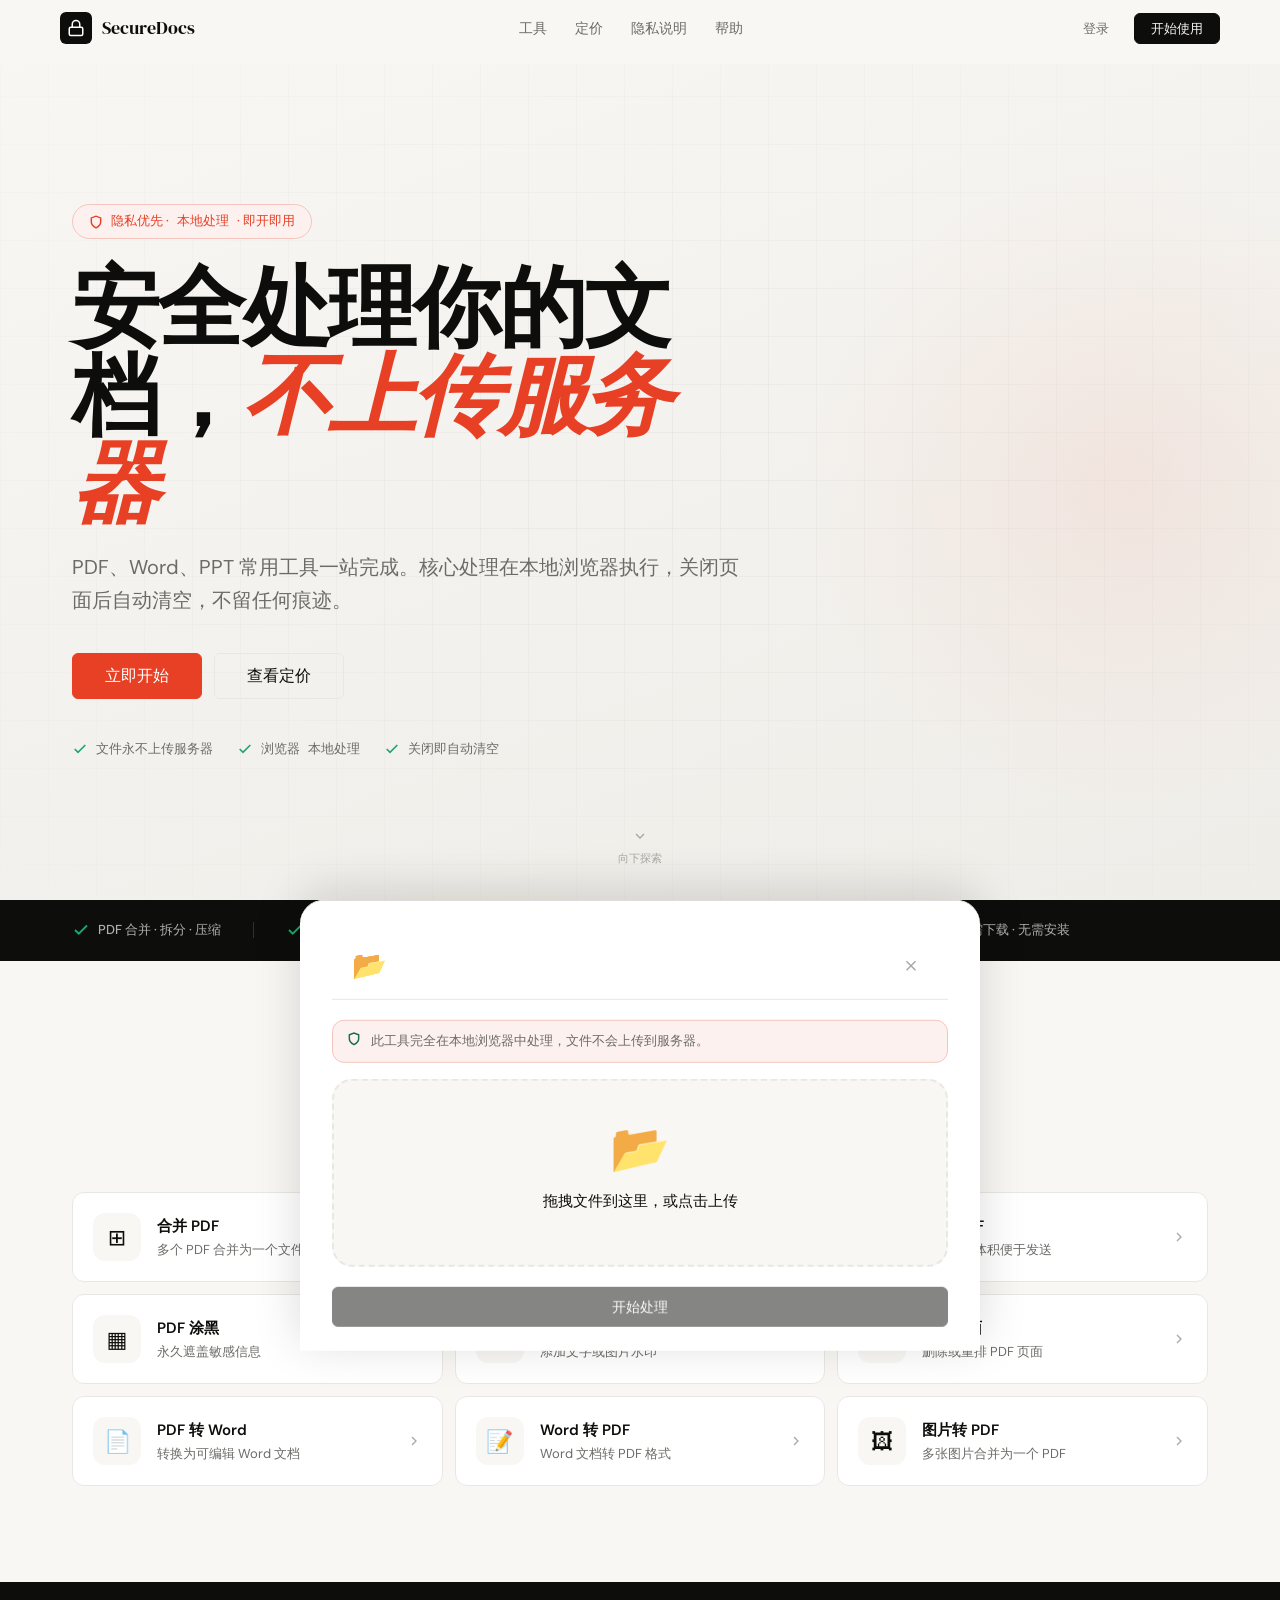
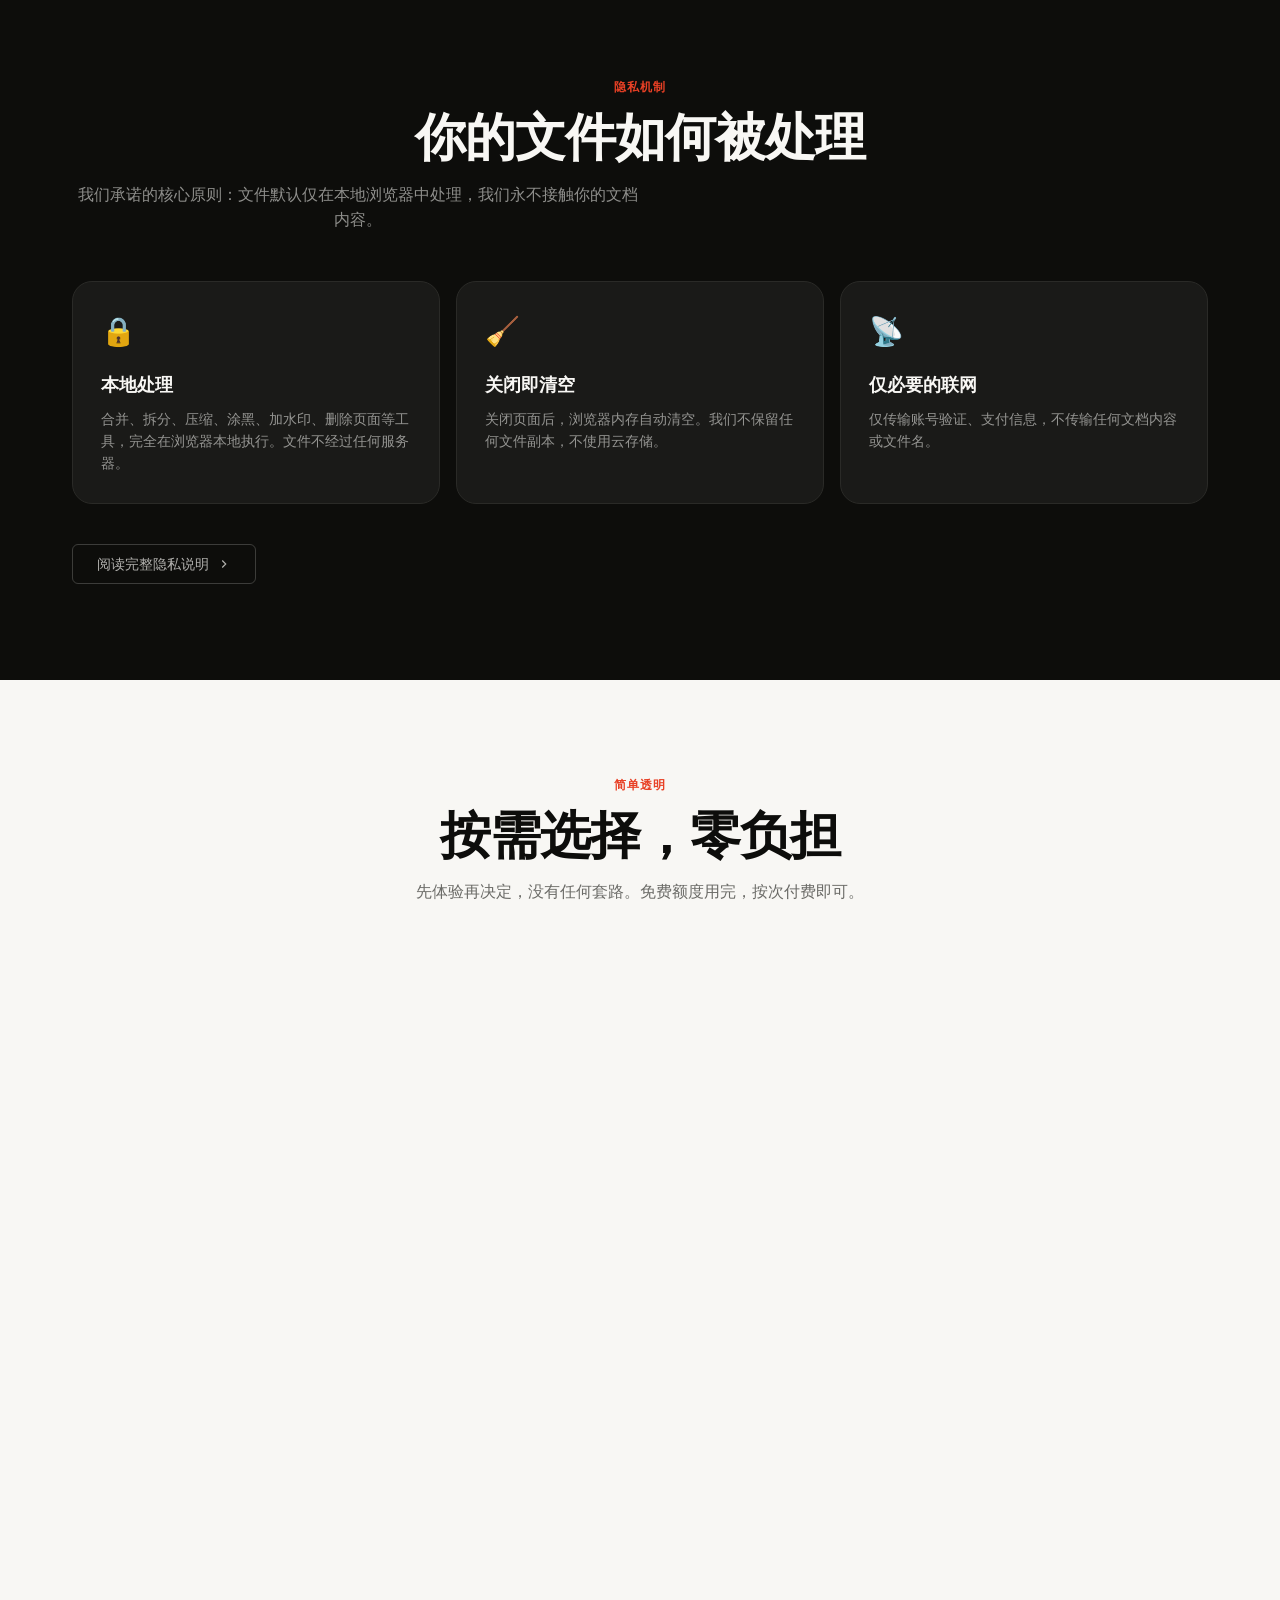
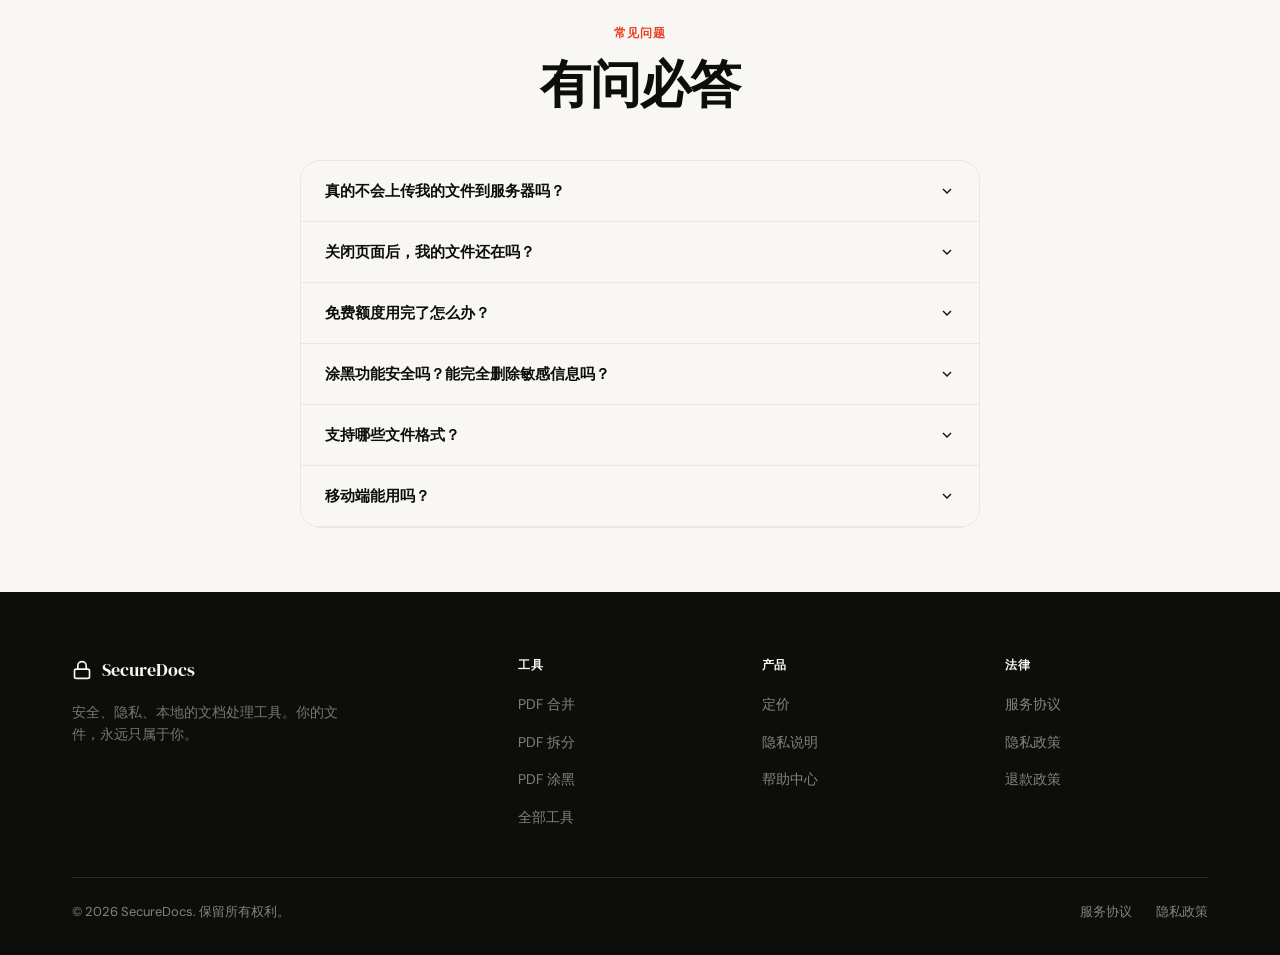
==== commit 6c57af90: "Fix: sw.js path + openTool vars + manifest" ====
--- a/index.html
+++ b/index.html
@@ -574,10 +574,10 @@
 <div id="toast" style="position: fixed; bottom: 32px; left: 50%; transform: translateX(-50%) translateY(100px); background: var(--bg-dark); color: var(--text-inverse); padding: 14px 24px; border-radius: var(--radius-md); font-size: 14px; font-weight: 500; z-index: 400; opacity: 0; transition: all 0.3s var(--ease-out); pointer-events: none; white-space: nowrap;"></div>
 
 <script src="js/main.js"></script>
-<script type="module">
+<script>
 if ("serviceWorker" in navigator) {
   window.addEventListener("load", () => {
-    navigator.serviceWorker.register("/sw.js").catch(() => {});
+    navigator.serviceWorker.register("sw.js").catch(() => {});
   });
 }
 </script>
--- a/css/design-system.css
+++ b/css/design-system.css
@@ -0,0 +1,879 @@
+/* ============================================
+   隐私文档工具 · 设计系统 v1.0
+   ============================================ */
+
+@import url('https://fonts.googleapis.com/css2?family=DM+Serif+Display:ital@0;1&family=Geist+Mono:wght@300;400;500&family=DM+Sans:ital,opsz,wght@0,9..40,300;0,9..40,400;0,9..40,500;0,9..40,600;1,9..40,300&display=swap');
+
+:root {
+  --bg-primary: #F8F7F4;
+  --bg-secondary: #FFFFFF;
+  --bg-dark: #0D0D0B;
+  --bg-dark-secondary: #1A1A18;
+  --text-primary: #0D0D0B;
+  --text-secondary: #6B6B67;
+  --text-muted: #A8A8A4;
+  --text-inverse: #F8F7F4;
+  --accent: #E84025;
+  --accent-hover: #D1351F;
+  --accent-subtle: #FDF1EF;
+  --accent-muted: #F5C4BC;
+  --border: #E8E7E3;
+  --border-dark: #2A2A27;
+  --success: #22A46E;
+  --gradient-hero: linear-gradient(160deg, #F8F7F4 0%, #EFEDE8 100%);
+  --shadow-sm: 0 1px 3px rgba(13,13,11,0.06);
+  --shadow-md: 0 4px 16px rgba(13,13,11,0.08);
+  --shadow-lg: 0 16px 48px rgba(13,13,11,0.12);
+  --shadow-card-hover: 0 24px 64px rgba(13,13,11,0.14);
+  --font-display: 'DM Serif Display', Georgia, serif;
+  --font-body: 'DM Sans', system-ui, sans-serif;
+  --font-mono: 'Geist Mono', monospace;
+  --radius-sm: 6px;
+  --radius-md: 12px;
+  --radius-lg: 20px;
+  --radius-xl: 28px;
+  --radius-full: 9999px;
+  --ease-out: cubic-bezier(0.16, 1, 0.3, 1);
+  --ease-spring: cubic-bezier(0.34, 1.56, 0.64, 1);
+  --container-max: 1200px;
+  --nav-height: 64px;
+}
+
+*, *::before, *::after { box-sizing: border-box; margin: 0; padding: 0; }
+html { font-size: 16px; scroll-behavior: smooth; -webkit-font-smoothing: antialiased; }
+body { font-family: var(--font-body); color: var(--text-primary); background: var(--bg-primary); line-height: 1.6; overflow-x: hidden; }
+::selection { background: var(--accent-muted); }
+::-webkit-scrollbar { width: 6px; height: 6px; }
+::-webkit-scrollbar-thumb { background: var(--border); border-radius: var(--radius-full); }
+
+/* Navigation */
+.nav { position: fixed; top: 0; left: 0; right: 0; height: var(--nav-height); background: rgba(248,247,244,0.85); backdrop-filter: blur(20px); border-bottom: 1px solid transparent; z-index: 100; transition: all 0.3s; }
+.nav.scrolled { border-bottom-color: var(--border); }
+.nav__inner { display: flex; align-items: center; justify-content: space-between; height: 100%; max-width: var(--container-max); margin: 0 auto; padding: 0 32px; }
+.nav__logo { display: flex; align-items: center; gap: 10px; text-decoration: none; color: var(--text-primary); }
+.nav__logo-icon { width: 32px; height: 32px; background: var(--bg-dark); border-radius: var(--radius-sm); display: flex; align-items: center; justify-content: center; }
+.nav__logo-icon svg { width: 18px; height: 18px; }
+.nav__logo-text { font-family: var(--font-display); font-size: 18px; }
+.nav__links { display: none; list-style: none; gap: 4px; }
+@media (min-width: 900px) { .nav__links { display: flex; } }
+.nav__link { font-size: 14px; font-weight: 500; color: var(--text-secondary); text-decoration: none; padding: 8px 12px; border-radius: var(--radius-sm); transition: all 0.15s; }
+.nav__link:hover { color: var(--text-primary); background: rgba(13,13,11,0.05); }
+.nav__actions { display: flex; align-items: center; gap: 12px; }
+.nav__mobile-toggle { display: flex; background: none; border: none; cursor: pointer; padding: 8px; color: var(--text-primary); }
+@media (min-width: 900px) { .nav__mobile-toggle { display: none; } }
+
+/* Buttons */
+.btn { display: inline-flex; align-items: center; justify-content: center; gap: 8px; font-family: var(--font-body); font-size: 14px; font-weight: 500; line-height: 1; padding: 12px 24px; border-radius: var(--radius-sm); border: 1px solid transparent; cursor: pointer; text-decoration: none; white-space: nowrap; transition: all 0.15s var(--ease-out); }
+.btn:disabled { opacity: 0.5; cursor: not-allowed; }
+.btn--primary { background: var(--text-primary); color: var(--text-inverse); border-color: var(--text-primary); }
+.btn--primary:hover:not(:disabled) { background: var(--bg-dark); transform: translateY(-1px); box-shadow: var(--shadow-md); }
+.btn--accent { background: var(--accent); color: #fff; border-color: var(--accent); }
+.btn--accent:hover:not(:disabled) { background: var(--accent-hover); transform: translateY(-1px); box-shadow: 0 8px 24px rgba(232,64,37,0.3); }
+.btn--outline { background: transparent; color: var(--text-primary); border-color: var(--border); }
+.btn--outline:hover:not(:disabled) { border-color: var(--text-primary); background: rgba(13,13,11,0.03); }
+.btn--ghost { background: transparent; color: var(--text-secondary); border-color: transparent; }
+.btn--ghost:hover:not(:disabled) { color: var(--text-primary); background: rgba(13,13,11,0.05); }
+.btn--lg { font-size: 16px; padding: 14px 32px; }
+.btn--sm { font-size: 13px; padding: 8px 16px; }
+.btn--full { width: 100%; }
+
+/* Hero */
+.hero { min-height: 100vh; display: flex; flex-direction: column; justify-content: center; padding-top: var(--nav-height); background: var(--gradient-hero); position: relative; overflow: hidden; }
+.hero__bg-grid { position: absolute; inset: 0; background-image: linear-gradient(rgba(13,13,11,0.035) 1px, transparent 1px), linear-gradient(90deg, rgba(13,13,11,0.035) 1px, transparent 1px); background-size: 48px 48px; mask-image: radial-gradient(ellipse 80% 80% at 50% 50%, black 0%, transparent 100%); -webkit-mask-image: radial-gradient(ellipse 80% 80% at 50% 50%, black 0%, transparent 100%); }
+.hero__bg-glow { position: absolute; width: 700px; height: 700px; background: radial-gradient(circle, rgba(232,64,37,0.07) 0%, transparent 65%); top: 15%; right: -15%; animation: pulse-glow 8s ease-in-out infinite; }
+@keyframes pulse-glow { 0%, 100% { transform: scale(1); opacity: 1; } 50% { transform: scale(1.12); opacity: 0.6; } }
+.hero__content { position: relative; z-index: 1; max-width: var(--container-max); margin: 0 auto; padding: 80px 32px 80px; width: 100%; }
+.hero__eyebrow { display: inline-flex; align-items: center; gap: 8px; background: var(--accent-subtle); border: 1px solid var(--accent-muted); border-radius: var(--radius-full); padding: 6px 16px; font-size: 13px; font-weight: 500; color: var(--accent); margin-bottom: 24px; }
+.hero__title { font-family: var(--font-display); font-size: clamp(48px, 7vw, 88px); line-height: 1.0; letter-spacing: -0.03em; margin-bottom: 24px; max-width: 14ch; }
+.hero__title em { font-style: italic; color: var(--accent); }
+.hero__subtitle { font-size: clamp(17px, 2vw, 20px); color: var(--text-secondary); max-width: 48ch; line-height: 1.65; margin-bottom: 36px; }
+.hero__actions { display: flex; flex-wrap: wrap; gap: 12px; align-items: center; }
+.hero__trust-row { display: flex; flex-wrap: wrap; gap: 24px; margin-top: 40px; }
+.trust-badge { display: inline-flex; align-items: center; gap: 8px; font-size: 13px; font-weight: 500; color: var(--text-secondary); }
+.trust-badge svg { width: 16px; height: 16px; color: var(--success); flex-shrink: 0; }
+.hero__scroll { position: absolute; bottom: 32px; left: 50%; transform: translateX(-50%); display: flex; flex-direction: column; align-items: center; gap: 6px; color: var(--text-muted); font-size: 11px; animation: bounce 2.5s ease-in-out infinite; }
+@keyframes bounce { 0%, 100% { transform: translateX(-50%) translateY(0); } 50% { transform: translateX(-50%) translateY(8px); } }
+
+/* Feature Strip */
+.feature-strip { background: var(--bg-dark); padding: 20px 0; }
+.feature-strip__inner { max-width: var(--container-max); margin: 0 auto; padding: 0 32px; display: flex; align-items: center; gap: 32px; overflow-x: auto; scrollbar-width: none; }
+.feature-strip__inner::-webkit-scrollbar { display: none; }
+.feature-strip__item { display: flex; align-items: center; gap: 10px; white-space: nowrap; font-size: 14px; font-weight: 500; color: rgba(248,247,244,0.5); flex-shrink: 0; }
+.feature-strip__item svg { width: 18px; height: 18px; color: var(--success); }
+.feature-strip__divider { width: 1px; height: 20px; background: var(--border-dark); flex-shrink: 0; }
+
+/* Sections */
+.section { padding: 96px 0; }
+.section--tight { padding: 64px 0; }
+.section--dark { background: var(--bg-dark); color: var(--text-inverse); }
+.container { width: 100%; max-width: var(--container-max); margin: 0 auto; padding: 0 24px; }
+@media (min-width: 768px) { .container { padding: 0 32px; } }
+.section-header { margin-bottom: 48px; }
+.section-eyebrow { font-family: var(--font-mono); font-size: 12px; color: var(--accent); letter-spacing: 0.1em; text-transform: uppercase; margin-bottom: 12px; }
+
+/* Tools Grid */
+.tool-grid { display: grid; gap: 12px; }
+@media (min-width: 640px) { .tool-grid { grid-template-columns: repeat(2, 1fr); } }
+@media (min-width: 1024px) { .tool-grid { grid-template-columns: repeat(3, 1fr); } }
+.tool-card { display: flex; align-items: center; gap: 16px; padding: 20px; background: var(--bg-secondary); border: 1px solid var(--border); border-radius: var(--radius-md); text-decoration: none; color: var(--text-primary); transition: all 0.25s var(--ease-out); cursor: pointer; }
+.tool-card:hover { border-color: var(--text-primary); box-shadow: var(--shadow-md); transform: translateY(-2px); }
+.tool-card__icon { width: 48px; height: 48px; background: var(--bg-primary); border-radius: var(--radius-md); display: flex; align-items: center; justify-content: center; font-size: 22px; flex-shrink: 0; }
+.tool-card__info { flex: 1; min-width: 0; }
+.tool-card__title { font-weight: 600; font-size: 15px; margin-bottom: 2px; }
+.tool-card__desc { font-size: 13px; color: var(--text-secondary); white-space: nowrap; overflow: hidden; text-overflow: ellipsis; }
+.tool-card__arrow { color: var(--text-muted); transition: transform 0.15s; flex-shrink: 0; }
+.tool-card:hover .tool-card__arrow { transform: translateX(4px); }
+
+/* Pricing */
+.pricing-grid { display: grid; gap: 16px; align-items: start; }
+@media (min-width: 768px) { .pricing-grid { grid-template-columns: repeat(3, 1fr); } }
+.pricing-card { background: var(--bg-secondary); border: 1px solid var(--border); border-radius: var(--radius-xl); padding: 36px; position: relative; transition: all 0.25s var(--ease-out); }
+.pricing-card--featured { background: var(--bg-dark); color: var(--text-inverse); border-color: var(--bg-dark); transform: scale(1.03); }
+.pricing-card--featured .pricing-card__price { color: var(--text-inverse); }
+.pricing-card--featured .pricing-card__features { color: rgba(248,247,244,0.55); }
+.pricing-card__tag { display: inline-block; font-size: 11px; font-weight: 700; letter-spacing: 0.08em; text-transform: uppercase; color: var(--accent); margin-bottom: 16px; }
+.pricing-card--featured .pricing-card__tag { background: var(--accent); color: #fff; padding: 4px 12px; border-radius: var(--radius-full); }
+.pricing-card__name { font-family: var(--font-display); font-size: 26px; letter-spacing: -0.02em; margin-bottom: 8px; }
+.pricing-card__price { font-size: 52px; font-weight: 600; letter-spacing: -0.03em; line-height: 1; color: var(--text-primary); margin-bottom: 4px; }
+.pricing-card__price sup { font-size: 20px; font-weight: 500; vertical-align: super; }
+.pricing-card__price sub { font-size: 14px; font-weight: 400; opacity: 0.6; }
+.pricing-card__desc { font-size: 14px; color: var(--text-secondary); margin-bottom: 28px; line-height: 1.5; }
+.pricing-card__features { list-style: none; display: flex; flex-direction: column; gap: 12px; margin-bottom: 28px; }
+.pricing-card__feature { display: flex; align-items: flex-start; gap: 10px; font-size: 14px; color: var(--text-secondary); }
+.pricing-card__feature svg { width: 16px; height: 16px; color: var(--success); flex-shrink: 0; margin-top: 2px; }
+
+/* Upload Zone */
+.upload-zone { border: 2px dashed var(--border); border-radius: var(--radius-lg); padding: 56px 32px; text-align: center; transition: all 0.25s; cursor: pointer; position: relative; }
+.upload-zone:hover, .upload-zone.drag-over { border-color: var(--text-primary); background: rgba(13,13,11,0.02); }
+.upload-zone input[type="file"] { position: absolute; inset: 0; opacity: 0; cursor: pointer; width: 100%; height: 100%; }
+.upload-zone__icon { width: 56px; height: 56px; background: var(--bg-primary); border-radius: var(--radius-md); display: flex; align-items: center; justify-content: center; margin: 0 auto 16px; font-size: 26px; }
+.upload-zone__title { font-size: 17px; font-weight: 600; margin-bottom: 6px; }
+.upload-zone__desc { font-size: 14px; color: var(--text-secondary); }
+.upload-zone__formats { display: flex; gap: 8px; justify-content: center; flex-wrap: wrap; margin-top: 16px; }
+.format-tag { font-family: var(--font-mono); font-size: 11px; font-weight: 500; color: var(--text-secondary); background: var(--bg-primary); padding: 4px 10px; border-radius: var(--radius-sm); border: 1px solid var(--border); }
+
+/* File List */
+.file-list { display: flex; flex-direction: column; gap: 8px; margin-top: 16px; }
+.file-item { display: flex; align-items: center; gap: 12px; padding: 12px 16px; background: var(--bg-secondary); border: 1px solid var(--border); border-radius: var(--radius-md); font-size: 14px; animation: slideIn 0.2s var(--ease-out); }
+@keyframes slideIn { from { opacity: 0; transform: translateY(-8px); } to { opacity: 1; transform: none; } }
+.file-item__icon { font-size: 20px; flex-shrink: 0; }
+.file-item__info { flex: 1; min-width: 0; }
+.file-item__name { font-weight: 500; white-space: nowrap; overflow: hidden; text-overflow: ellipsis; }
+.file-item__meta { font-size: 12px; color: var(--text-muted); }
+.file-item__remove { background: none; border: none; cursor: pointer; color: var(--text-muted); padding: 4px; border-radius: var(--radius-sm); transition: all 0.15s; flex-shrink: 0; }
+.file-item__remove:hover { color: var(--accent); background: var(--accent-subtle); }
+
+/* Privacy Notice */
+.privacy-notice { display: flex; align-items: flex-start; gap: 12px; padding: 14px 16px; background: #E8F7F2; border: 1px solid #A8D8C4; border-radius: var(--radius-md); font-size: 13px; color: var(--success); }
+.privacy-notice svg { width: 16px; height: 16px; flex-shrink: 0; margin-top: 2px; }
+.privacy-notice strong { color: #1A6B47; }
+
+/* Processing Overlay */
+.processing-overlay { position: fixed; inset: 0; background: rgba(248,247,244,0.95); backdrop-filter: blur(8px); display: flex; flex-direction: column; align-items: center; justify-content: center; gap: 20px; z-index: 200; opacity: 0; pointer-events: none; transition: opacity 0.3s; }
+.processing-overlay.active { opacity: 1; pointer-events: all; }
+.processing-spinner { width: 56px; height: 56px; border: 3px solid var(--border); border-top-color: var(--accent); border-radius: 50%; animation: spin 0.8s linear infinite; }
+@keyframes spin { to { transform: rotate(360deg); } }
+.processing-status { font-size: 16px; font-weight: 500; }
+.processing-detail { font-size: 13px; color: var(--text-secondary); font-family: var(--font-mono); }
+
+/* Modal */
+.modal-backdrop { position: fixed; inset: 0; background: rgba(13,13,11,0.5); backdrop-filter: blur(4px); z-index: 300; display: flex; align-items: center; justify-content: center; padding: 16px; opacity: 0; pointer-events: none; transition: opacity 0.25s; }
+.modal-backdrop.active { opacity: 1; pointer-events: all; }
+.modal { background: var(--bg-secondary); border-radius: var(--radius-xl); padding: 40px; max-width: 480px; width: 100%; position: relative; transform: translateY(20px) scale(0.97); transition: transform 0.3s var(--ease-out); }
+.modal-backdrop.active .modal { transform: translateY(0) scale(1); }
+.modal__close { position: absolute; top: 16px; right: 16px; background: none; border: none; cursor: pointer; color: var(--text-muted); padding: 8px; border-radius: var(--radius-sm); transition: all 0.15s; }
+.modal__close:hover { color: var(--text-primary); background: var(--bg-primary); }
+.modal__icon { width: 56px; height: 56px; background: var(--accent-subtle); border-radius: var(--radius-lg); display: flex; align-items: center; justify-content: center; font-size: 28px; margin-bottom: 20px; }
+.modal__title { font-family: var(--font-display); font-size: 26px; margin-bottom: 8px; }
+.modal__desc { font-size: 15px; color: var(--text-secondary); margin-bottom: 28px; line-height: 1.6; }
+
+/* Paywall Options */
+.paywall-options { display: flex; flex-direction: column; gap: 12px; }
+.paywall-option { display: flex; align-items: center; gap: 16px; padding: 18px 20px; border: 2px solid var(--border); border-radius: var(--radius-lg); cursor: pointer; transition: all 0.15s; }
+.paywall-option:hover { border-color: var(--text-primary); }
+.paywall-option.selected { border-color: var(--accent); background: var(--accent-subtle); }
+.paywall-option__radio { width: 20px; height: 20px; border-radius: 50%; border: 2px solid var(--border); display: flex; align-items: center; justify-content: center; flex-shrink: 0; transition: border-color 0.15s; }
+.paywall-option.selected .paywall-option__radio { border-color: var(--accent); }
+.paywall-option.selected .paywall-option__radio::after { content: ''; width: 10px; height: 10px; background: var(--accent); border-radius: 50%; }
+.paywall-option__info { flex: 1; }
+.paywall-option__name { font-weight: 600; font-size: 15px; }
+.paywall-option__desc { font-size: 13px; color: var(--text-secondary); }
+.paywall-option__right { text-align: right; }
+.paywall-option__price { font-weight: 600; font-size: 18px; }
+.paywall-option__badge { font-size: 11px; font-weight: 600; background: var(--accent); color: #fff; padding: 2px 8px; border-radius: var(--radius-full); margin-top: 4px; display: inline-block; }
+
+/* Footer */
+.footer { background: var(--bg-dark); color: rgba(248,247,244,0.5); padding: 64px 0 40px; }
+.footer__top { display: grid; gap: 40px; margin-bottom: 48px; }
+@media (min-width: 640px) { .footer__top { grid-template-columns: 2fr 1fr 1fr 1fr; } }
+.footer__brand-logo { display: flex; align-items: center; gap: 10px; color: var(--text-inverse); font-family: var(--font-display); font-size: 18px; margin-bottom: 16px; }
+.footer__brand-desc { font-size: 14px; line-height: 1.6; max-width: 28ch; }
+.footer__col-title { font-size: 12px; font-weight: 700; color: var(--text-inverse); text-transform: uppercase; letter-spacing: 0.06em; margin-bottom: 16px; }
+.footer__links { list-style: none; display: flex; flex-direction: column; gap: 12px; }
+.footer__link { font-size: 14px; color: rgba(248,247,244,0.5); text-decoration: none; transition: color 0.15s; }
+.footer__link:hover { color: var(--text-inverse); }
+.footer__bottom { padding-top: 28px; border-top: 1px solid var(--border-dark); display: flex; align-items: center; justify-content: space-between; flex-wrap: wrap; gap: 16px; font-size: 13px; }
+.footer__bottom-links { display: flex; gap: 24px; }
+.footer__bottom-links a { color: rgba(248,247,244,0.5); text-decoration: none; }
+.footer__bottom-links a:hover { color: var(--text-inverse); }
+
+/* Reveal Animations */
+.reveal { opacity: 0; transform: translateY(24px); transition: opacity 0.6s var(--ease-out), transform 0.6s var(--ease-out); }
+.reveal.visible { opacity: 1; transform: translateY(0); }
+.stagger > * { opacity: 0; transform: translateY(20px); transition: opacity 0.5s var(--ease-out), transform 0.5s var(--ease-out); }
+.stagger.visible > * { opacity: 1; transform: none; }
+.stagger.visible > *:nth-child(1) { transition-delay: 0ms; }
+.stagger.visible > *:nth-child(2) { transition-delay: 80ms; }
+.stagger.visible > *:nth-child(3) { transition-delay: 160ms; }
+.stagger.visible > *:nth-child(4) { transition-delay: 240ms; }
+.stagger.visible > *:nth-child(5) { transition-delay: 320ms; }
+.stagger.visible > *:nth-child(6) { transition-delay: 400ms; }
+.stagger.visible > *:nth-child(7) { transition-delay: 480ms; }
+.stagger.visible > *:nth-child(8) { transition-delay: 560ms; }
+.stagger.visible > *:nth-child(9) { transition-delay: 640ms; }
+
+/* Utilities */
+.text-center { text-align: center; }
+.text-accent { color: var(--accent); }
+.text-muted { color: var(--text-secondary); }
+
+
+/* Tool Panel (slides up from bottom) */
+#toolPanel {
+  position: fixed;
+  bottom: 0; left: 0; right: 0;
+  background: var(--bg-secondary);
+  border-top: 1px solid var(--border);
+  border-radius: 24px 24px 0 0;
+  z-index: 150;
+  padding: 32px;
+  max-width: 680px;
+  margin: 0 auto;
+  left: 0; right: 0;
+  transform: translateY(100%);
+  transition: transform 0.4s cubic-bezier(0.16,1,0.3,1);
+  box-shadow: 0 -8px 48px rgba(13,13,11,0.15);
+  max-height: 90vh;
+  overflow-y: auto;
+}
+#toolPanel::-webkit-scrollbar { width: 4px; }
+#toolPanel::-webkit-scrollbar-thumb { background: var(--border); border-radius: 2px; }
+
+.tool-panel-header {
+  display: flex;
+  align-items: flex-start;
+  justify-content: space-between;
+  margin-bottom: 20px;
+}
+.tool-panel-header h3 { font-size: 20px; font-weight: 600; margin-bottom: 4px; }
+.tool-panel-header p { font-size: 14px; color: var(--text-secondary); }
+.tool-panel-close {
+  background: none; border: none; cursor: pointer;
+  color: var(--text-muted); padding: 8px;
+  border-radius: var(--radius-sm); transition: all 0.15s;
+  flex-shrink: 0;
+}
+.tool-panel-close:hover { color: var(--text-primary); background: var(--bg-primary); }
+
+/* Nav credits pill */
+.nav__credits { cursor: default; }
+
+/* File item animation */
+.file-item { animation: slideInFile 0.2s cubic-bezier(0.16,1,0.3,1); }
+@keyframes slideInFile {
+  from { opacity: 0; transform: translateY(-6px); }
+  to { opacity: 1; transform: none; }
+}
+
+/* Upload zone active state */
+.upload-zone.drag-over {
+  border-color: var(--accent) !important;
+  background: var(--accent-subtle) !important;
+}
+
+
+/* Redact area */
+#redactCanvasContainer canvas {
+  display: block;
+  max-width: 100%;
+}
+#redactCanvasContainer > div {
+  display: inline-block;
+}
+
+/* Page nav buttons in redact */
+#redactArea .btn {
+  display: inline-flex;
+  align-items: center;
+  gap: 4px;
+}
+
+/* Result banner */
+#resultBanner {
+  position: fixed;
+  top: 80px;
+  left: 50%;
+  transform: translateX(-50%) translateY(-120px);
+  background: #1a1a14;
+  color: #F8F7F4;
+  padding: 16px 28px;
+  border-radius: 12px;
+  font-size: 15px;
+  font-weight: 500;
+  z-index: 250;
+  opacity: 0;
+  transition: all 0.4s cubic-bezier(0.16,1,0.3,1);
+  display: flex;
+  align-items: center;
+  gap: 12px;
+  box-shadow: 0 8px 32px rgba(13,13,11,0.2);
+  white-space: nowrap;
+  pointer-events: all;
+}
+
+/* Paywall options */
+.paywall-options {
+  display: flex;
+  flex-direction: column;
+  gap: 10px;
+  margin-top: 4px;
+}
+.paywall-option {
+  display: flex;
+  align-items: center;
+  gap: 12px;
+  padding: 16px;
+  border: 1.5px solid var(--border);
+  border-radius: var(--radius-md);
+  cursor: pointer;
+  transition: all 0.2s;
+}
+.paywall-option:hover {
+  border-color: var(--text-muted);
+}
+.paywall-option.selected {
+  border-color: var(--accent);
+  background: var(--accent-subtle);
+}
+.paywall-option__radio {
+  width: 18px; height: 18px;
+  border-radius: 50%;
+  border: 2px solid var(--border);
+  flex-shrink: 0;
+  transition: all 0.2s;
+}
+.paywall-option.selected .paywall-option__radio {
+  border-color: var(--accent);
+  background: var(--accent);
+  box-shadow: inset 0 0 0 3px #fff;
+}
+.paywall-option__info { flex: 1; }
+.paywall-option__name { font-size: 14px; font-weight: 600; }
+.paywall-option__desc { font-size: 13px; color: var(--text-secondary); margin-top: 2px; }
+.paywall-option__right { text-align: right; }
+.paywall-option__price { font-size: 18px; font-weight: 700; }
+.paywall-option__badge {
+  display: inline-block;
+  font-size: 11px;
+  font-weight: 600;
+  color: var(--accent);
+  background: var(--accent-subtle);
+  padding: 2px 6px;
+  border-radius: 4px;
+  margin-top: 2px;
+}
+
+/* Privacy notice in panel */
+.privacy-notice {
+  display: flex;
+  align-items: center;
+  gap: 8px;
+  padding: 10px 14px;
+  background: #E8F7F2;
+  border: 1px solid #A8D8C4;
+  border-radius: var(--radius-sm);
+  font-size: 13px;
+  color: #1A6B47;
+}
+.privacy-notice svg { width: 14px; height: 14px; stroke: #1A6B47; flex-shrink: 0; }
+
+
+/* ═══════════════════════════════════════════
+   MOBILE RESPONSIVE — SecureDocs
+   ═══════════════════════════════════════════ */
+
+/* ── Breakpoints ──
+   sm:  < 640px   (mobile)
+   md:  640–1024px (tablet)
+   lg:  > 1024px  (desktop)
+*/
+
+/* ── Navigation Mobile ── */
+.nav__links {
+  display: none;
+}
+
+.nav__actions {
+  gap: 8px;
+}
+
+.nav__inner {
+  padding: 0 20px;
+  height: 56px;
+}
+
+@media (min-width: 1025px) {
+  .nav__links {
+    display: flex;
+  }
+}
+
+/* ── Hero Mobile ── */
+@media (max-width: 639px) {
+  .hero__content {
+    padding: 0 20px;
+  }
+  .hero__title {
+    font-size: clamp(28px, 7vw, 52px);
+    line-height: 1.15;
+  }
+  .hero__subtitle {
+    font-size: 15px;
+    line-height: 1.6;
+  }
+  .hero__actions {
+    flex-direction: column;
+    gap: 10px;
+  }
+  .hero__actions .btn {
+    width: 100%;
+    justify-content: center;
+  }
+  .hero__trust-row {
+    flex-wrap: wrap;
+    gap: 8px;
+  }
+  .trust-badge {
+    font-size: 11px;
+    padding: 5px 10px;
+  }
+  .hero__scroll {
+    display: none;
+  }
+}
+
+/* ── Feature Strip Mobile ── */
+@media (max-width: 639px) {
+  .feature-strip__inner {
+    flex-wrap: nowrap;
+    overflow-x: auto;
+    gap: 0;
+    padding-bottom: 4px;
+    scroll-snap-type: x mandatory;
+    -webkit-overflow-scrolling: touch;
+  }
+  .feature-strip__item {
+    flex-shrink: 0;
+    font-size: 12px;
+    padding: 12px 16px;
+    scroll-snap-align: start;
+  }
+  .feature-strip__divider {
+    flex-shrink: 0;
+  }
+}
+
+/* ── Tools Grid Mobile ── */
+@media (max-width: 639px) {
+  .section {
+    padding: 60px 0;
+  }
+  .tool-grid {
+    grid-template-columns: 1fr 1fr;
+    gap: 10px;
+    padding: 0 16px;
+  }
+  .tool-card {
+    padding: 14px;
+    border-radius: 12px;
+  }
+  .tool-card__icon {
+    font-size: 20px;
+    margin-bottom: 8px;
+  }
+  .tool-card__title {
+    font-size: 13px;
+  }
+  .tool-card__desc {
+    font-size: 11px;
+  }
+  .tool-card__arrow {
+    display: none;
+  }
+}
+
+@media (min-width: 640px) and (max-width: 1024px) {
+  .tool-grid {
+    grid-template-columns: repeat(3, 1fr);
+  }
+}
+
+/* ── Section headers mobile ── */
+@media (max-width: 639px) {
+  .section-header {
+    padding: 0 20px;
+  }
+  .display-md {
+    font-size: clamp(24px, 6vw, 40px);
+  }
+  .section-eyebrow {
+    font-size: 12px;
+    letter-spacing: 0.1em;
+  }
+}
+
+/* ── Pricing Mobile ── */
+@media (max-width: 639px) {
+  .pricing-grid {
+    grid-template-columns: 1fr;
+    padding: 0 16px;
+    gap: 12px;
+  }
+  .pricing-card {
+    padding: 20px;
+  }
+  .pricing-card--featured {
+    border-color: var(--accent);
+  }
+}
+
+@media (min-width: 640px) and (max-width: 1024px) {
+  .pricing-grid {
+    grid-template-columns: repeat(3, 1fr);
+  }
+}
+
+/* ── Tool Panel Mobile (full screen) ── */
+@media (max-width: 639px) {
+  #toolPanel {
+    border-radius: 20px 20px 0 0;
+    padding: 24px 20px;
+    max-height: 95vh;
+    overflow-y: auto;
+  }
+  #toolPanel.open {
+    transform: translateY(0);
+  }
+
+  .upload-zone {
+    min-height: 160px;
+    padding: 24px 20px;
+  }
+  .upload-zone__title {
+    font-size: 14px;
+  }
+
+  /* Redact canvas mobile */
+  #redactCanvasContainer canvas {
+    max-width: 100vw;
+  }
+
+  /* Page selector grid mobile */
+  #pageSelectorGrid {
+    gap: 4px;
+  }
+  #pageSelectorGrid button {
+    width: 40px !important;
+    height: 40px !important;
+    font-size: 14px !important;
+  }
+
+  /* Watermark options mobile */
+  #watermarkOptions .grid {
+    grid-template-columns: 1fr;
+  }
+}
+
+/* ── FAQ Mobile ── */
+@media (max-width: 639px) {
+  #faq .container > div:last-child {
+    margin: 0 16px;
+    border-radius: 12px;
+  }
+  .faq-item__q {
+    font-size: 14px !important;
+    padding: 16px !important;
+  }
+  .faq-item__a {
+    padding: 0 16px 16px !important;
+  }
+  .faq-item__a p {
+    font-size: 13px !important;
+  }
+}
+
+/* ── Footer Mobile ── */
+@media (max-width: 639px) {
+  .footer__top {
+    grid-template-columns: 1fr 1fr;
+    gap: 24px;
+    padding: 0 20px;
+  }
+  .footer__brand {
+    grid-column: 1 / -1;
+  }
+  .footer__bottom {
+    flex-direction: column;
+    gap: 12px;
+    text-align: center;
+    padding: 20px;
+  }
+  .footer__bottom-links {
+    justify-content: center;
+  }
+}
+
+/* ── Modals Mobile ── */
+@media (max-width: 639px) {
+  .modal {
+    margin: 16px;
+    border-radius: 16px;
+    padding: 24px 20px;
+  }
+  .modal__title {
+    font-size: 20px;
+  }
+}
+
+/* ── Privacy section mobile ── */
+@media (max-width: 639px) {
+  #privacy .container > div:last-child {
+    padding: 0 20px;
+  }
+  #privacy [style*="grid-template-columns"] {
+    grid-template-columns: 1fr !important;
+  }
+}
+
+/* ── Touch-friendly interactions ── */
+@media (max-width: 767px) {
+  /* Enlarge all interactive elements */
+  button, .btn {
+    min-height: 44px;
+  }
+
+  .file-item {
+    padding: 12px 14px;
+    border-radius: 10px;
+  }
+
+  /* Prevent double-tap zoom */
+  * { touch-action: manipulation; }
+
+  /* Smooth scrolling */
+  html { scroll-behavior: smooth; -webkit-overflow-scrolling: touch; }
+}
+
+/* ── Landscape phone ── */
+@media (max-height: 500px) and (orientation: landscape) {
+  .hero {
+    min-height: 100vh;
+    padding: 60px 0 40px;
+  }
+  .hero__title {
+    font-size: 28px;
+  }
+}
+
+/* ── Safe area insets for notched phones ── */
+@supports (padding: env(safe-area-inset-bottom)) {
+  .footer {
+    padding-bottom: env(safe-area-inset-bottom);
+  }
+  #toolPanel {
+    padding-bottom: calc(24px + env(safe-area-inset-bottom));
+  }
+}
+
+/* ── Better font rendering on mobile ── */
+@media (max-width: 639px) {
+  body {
+    -webkit-font-smoothing: antialiased;
+    -moz-osx-font-smoothing: grayscale;
+    text-rendering: optimizeLegibility;
+  }
+}
+
+/* ── Prevent layout shift from font loading ── */
+.hero__title, .display-md {
+  font-display: swap;
+}
+
+
+/* PWA / app-like experience */
+html { scroll-behavior: smooth; }
+
+/* Mobile: prevent body scroll when tool panel open */
+body.tool-open { overflow: hidden; position: fixed; width: 100%; }
+
+/* Language toggle active state */
+.lang-btn.active { border-color: #fff !important; color: #fff !important; font-weight: 600; }
+.lang-btn { transition: all 0.2s; }
+.lang-btn:hover { border-color: rgba(255,255,255,0.7) !important; }
+
+/* i18n placeholder support */
+[data-i18n-placeholder]:empty:before { content: attr(data-i18n-placeholder); }
+
+/* Tool panel enhanced */
+
+.panel__header { display:flex;align-items:center;justify-content:space-between;padding:20px 24px 16px;border-bottom:1px solid var(--border);flex-shrink:0;position:relative;overflow:hidden; }
+.panel__tool-icon { font-size:28px; line-height:1; }
+.panel__tool-name { font-size:16px; font-weight:600; color:var(--text-primary); }
+.panel__tool-sub { font-size:12px; color:var(--text-muted); margin-top:2px; }
+.panel__close { background:none;border:none;cursor:pointer;padding:8px;color:var(--text-muted);border-radius:var(--radius-sm);transition:all 0.15s;display:flex;align-items:center;justify-content:center; }
+.panel__close:hover { background:rgba(13,13,11,0.06);color:var(--text-primary); }
+
+/* File item in list */
+.file-item { display:flex;align-items:center;gap:12px;padding:10px 14px;background:var(--bg-primary);border-radius:var(--radius-md);border:1px solid var(--border);transition:all 0.2s; }
+.file-item:hover { border-color:var(--accent-muted); }
+.file-item__icon { font-size:20px;flex-shrink:0; }
+.file-item__info { flex:1;min-width:0; }
+.file-item__name { font-size:13px;font-weight:500;color:var(--text-primary);white-space:nowrap;overflow:hidden;text-overflow:ellipsis; }
+.file-item__meta { font-size:11px;color:var(--text-muted);margin-top:2px; }
+.file-item__progress { height:3px;background:var(--border);border-radius:2px;margin-top:4px;overflow:hidden; }
+.file-item__progress-fill { height:100%;background:var(--accent);border-radius:2px;transition:width 0.2s;width:0%; }
+.file-item__remove { background:none;border:none;cursor:pointer;padding:4px;color:var(--text-muted);border-radius:50%;transition:all 0.15s;flex-shrink:0;font-size:16px;line-height:1; }
+.file-item__remove:hover { background:rgba(232,64,37,0.1);color:var(--accent); }
+.file-item.processing { border-color:var(--accent-muted); }
+.file-item.done { border-color:var(--success); }
+.file-item.done .file-item__name { color:var(--success); }
+
+/* Upload zone enhanced */
+.upload-zone { border:2px dashed var(--border);border-radius:var(--radius-lg);padding:40px 24px;text-align:center;cursor:pointer;transition:all 0.2s;background:var(--bg-primary);position:relative;overflow:hidden; }
+.upload-zone:hover,.upload-zone.drag-over { border-color:var(--accent);background:var(--accent-subtle); }
+.upload-zone.drag-over { transform:scale(1.01); }
+.upload-zone__icon { font-size:48px;margin-bottom:12px; }
+.upload-zone__title { font-size:15px;font-weight:500;color:var(--text-primary);margin-bottom:4px; }
+.upload-zone__sub { font-size:13px;color:var(--text-muted); }
+.upload-zone__formats { display:flex;flex-wrap:wrap;gap:6px;justify-content:center;margin-top:12px; }
+.format-tag { background:var(--bg-secondary);border:1px solid var(--border);border-radius:var(--radius-sm);padding:2px 8px;font-size:11px;font-family:var(--font-mono);color:var(--text-secondary); }
+
+/* Section header animation */
+.section-header { text-align:center;margin-bottom:48px; }
+.section-eyebrow { font-size:12px;font-weight:600;letter-spacing:0.1em;text-transform:uppercase;color:var(--accent);margin-bottom:12px; }
+.display-md { font-family:var(--font-display);font-size:clamp(32px,4vw,52px);line-height:1.1;letter-spacing:-0.02em;margin-bottom:16px; }
+
+/* Stagger animations */
+.tool-card { opacity:0;transform:translateY(20px);animation:fadeUp 0.5s var(--ease-out) forwards; }
+@keyframes fadeUp { to { opacity:1;transform:translateY(0); } }
+.tool-grid.stagger .tool-card:nth-child(1) { animation-delay:0.05s; }
+.tool-grid.stagger .tool-card:nth-child(2) { animation-delay:0.10s; }
+.tool-grid.stagger .tool-card:nth-child(3) { animation-delay:0.15s; }
+.tool-grid.stagger .tool-card:nth-child(4) { animation-delay:0.20s; }
+.tool-grid.stagger .tool-card:nth-child(5) { animation-delay:0.25s; }
+.tool-grid.stagger .tool-card:nth-child(6) { animation-delay:0.30s; }
+.tool-grid.stagger .tool-card:nth-child(7) { animation-delay:0.35s; }
+.tool-grid.stagger .tool-card:nth-child(8) { animation-delay:0.40s; }
+.tool-grid.stagger .tool-card:nth-child(9) { animation-delay:0.45s; }
+.tool-grid.stagger .tool-card:nth-child(10) { animation-delay:0.50s; }
+
+/* Spin animation */
+@keyframes spin { to { transform:rotate(360deg); } }
+
+/* Result success animation */
+.panel__result { text-align:center;padding:32px 24px;animation:fadeUp 0.4s var(--ease-out); }
+.panel__result-icon { font-size:64px;margin-bottom:16px;animation:pop 0.4s var(--ease-spring); }
+@keyframes pop { 0% { transform:scale(0); } 70% { transform:scale(1.15); } 100% { transform:scale(1); } }
+.panel__result-title { font-size:20px;font-weight:600;margin-bottom:8px; }
+.panel__result-desc { font-size:14px;color:var(--text-muted);margin-bottom:24px; }
+
+/* Nav credits badge pulse when low */
+@keyframes pulse-badge { 0%,100% { opacity:1; } 50% { opacity:0.6; } }
+.nav__credits.low { color:var(--accent) !important; animation:pulse-badge 2s ease-in-out infinite; }
+
+/* How section cards */
+.how-cards { display:grid;gap:24px;grid-template-columns:repeat(auto-fit,minmax(240px,1fr));margin-top:64px; }
+.how-card { text-align:center;padding:32px 24px; }
+.how-card__num { display:inline-flex;align-items:center;justify-content:center;width:48px;height:48px;background:var(--bg-dark);color:var(--accent);border-radius:var(--radius-md);font-family:var(--font-mono);font-size:18px;font-weight:500;margin:0 auto 20px; }
+.how-card__title { font-size:18px;font-weight:600;margin-bottom:8px; }
+.how-card__desc { font-size:14px;color:var(--text-muted);line-height:1.6; }
+
+/* Footer clean */
+.footer { background:var(--bg-dark);padding:64px 0 32px; }
+.footer__inner { max-width:var(--container-max);margin:0 auto;padding:0 32px; }
+.footer__grid { display:grid;gap:40px;grid-template-columns:2fr 1fr 1fr 1fr;margin-bottom:48px; }
+@media(max-width:768px) { .footer__grid { grid-template-columns:1fr 1fr; } }
+.footer__brand { color:var(--text-inverse); }
+.footer__brand h3 { font-family:var(--font-display);font-size:20px;margin-bottom:12px; }
+.footer__brand p { font-size:14px;color:rgba(248,247,244,0.45);line-height:1.6;max-width:28ch; }
+.footer__col h4 { font-size:12px;font-weight:600;letter-spacing:0.08em;text-transform:uppercase;color:rgba(248,247,244,0.35);margin-bottom:16px; }
+.footer__col a { display:block;font-size:14px;color:rgba(248,247,244,0.55);text-decoration:none;padding:4px 0;transition:color 0.15s; }
+.footer__col a:hover { color:var(--text-inverse); }
+.footer__bottom { border-top:1px solid var(--border-dark);padding-top:24px;display:flex;align-items:center;justify-content:space-between;flex-wrap:wrap;gap:12px; }
+.footer__bottom p { font-size:12px;color:rgba(248,247,244,0.3); }
+
+/* ─── Pricing Cards ─── */
+.plan { background: var(--bg-secondary); border: 1px solid var(--border); border-radius: var(--radius-xl); padding: 32px; transition: all 0.3s var(--ease-out); position: relative; overflow: hidden; }
+.plan::before { content: ''; position: absolute; inset: 0; background: var(--accent); opacity: 0; transition: opacity 0.3s; }
+.plan:hover { transform: translateY(-4px); box-shadow: var(--shadow-card-hover); border-color: var(--accent-muted); }
+.plan.popular { border-color: var(--accent); }
+.plan.popular::before { opacity: 0.03; }
+.plan.popular .plan__badge { display: block; }
+.plan__badge { display: none; position: absolute; top: -1px; right: 24px; background: var(--accent); color: #fff; font-size: 11px; font-weight: 600; padding: 4px 12px; border-radius: 0 0 var(--radius-sm) var(--radius-sm); letter-spacing: 0.05em; text-transform: uppercase; }
+.plan__price { font-family: var(--font-display); font-size: 48px; font-weight: 400; color: var(--text-primary); line-height: 1; }
+.plan__price small { font-size: 16px; font-family: var(--font-body); font-weight: 400; color: var(--text-muted); }
+.plan__features { list-style: none; margin: 24px 0; display: grid; gap: 10px; }
+.plan__features li { display: flex; align-items: flex-start; gap: 10px; font-size: 14px; color: var(--text-secondary); line-height: 1.4; }
+.plan__features li::before { content: '✓'; color: var(--success); font-weight: 600; flex-shrink: 0; margin-top: 1px; }
+.plan__features li.disabled { color: var(--text-muted); text-decoration: line-through; }
+.plan__features li.disabled::before { content: '✕'; color: var(--text-muted); }
+
+/* ─── FAQ Section ─── */
+.faq-item { border-bottom: 1px solid var(--border); }
+.faq-item__question { display: flex; align-items: center; justify-content: space-between; width: 100%; padding: 20px 0; background: none; border: none; cursor: pointer; font-family: var(--font-body); font-size: 16px; font-weight: 500; color: var(--text-primary); text-align: left; gap: 16px; transition: color 0.15s; }
+.faq-item__question:hover { color: var(--accent); }
+.faq-item__question::after { content: '+'; font-size: 20px; color: var(--text-muted); transition: transform 0.3s; flex-shrink: 0; }
+.faq-item.open .faq-item__question::after { transform: rotate(45deg); color: var(--accent); }
+.faq-item__answer { max-height: 0; overflow: hidden; transition: max-height 0.4s var(--ease-out), padding 0.3s; }
+.faq-item.open .faq-item__answer { max-height: 300px; padding-bottom: 20px; }
+.faq-item__answer p { font-size: 14px; color: var(--text-secondary); line-height: 1.7; }
+
+/* ─── Mobile Tool Panel ─── */
+@media (max-width: 640px) {
+  #toolPanel { max-height: 92vh !important; }
+  .upload-zone { padding: 32px 16px; }
+  .file-item { padding: 8px 10px; }
+  .panel { border-radius: 20px 20px 0 0; }
+  .hero__title { font-size: 40px !important; }
+}
+
+/* ─── How it works section ─── */
+.how-step { display: flex; flex-direction: column; align-items: center; text-align: center; padding: 40px 24px; background: var(--bg-secondary); border-radius: var(--radius-xl); border: 1px solid var(--border); transition: all 0.3s; }
+.how-step:hover { transform: translateY(-4px); box-shadow: var(--shadow-md); border-color: var(--accent-muted); }
+.how-step__num { width: 56px; height: 56px; background: var(--bg-dark); border-radius: var(--radius-md); display: flex; align-items: center; justify-content: center; font-family: var(--font-mono); font-size: 20px; color: var(--accent); margin-bottom: 20px; }
+.how-step__icon { font-size: 48px; margin-bottom: 16px; }
+.how-step__title { font-size: 18px; font-weight: 600; margin-bottom: 8px; }
+.how-step__desc { font-size: 14px; color: var(--text-secondary); line-height: 1.6; }
+.how-grid { display: grid; gap: 24px; grid-template-columns: repeat(3, 1fr); }
+@media (max-width: 768px) { .how-grid { grid-template-columns: 1fr; } }
+
+/* ─── Privacy notice in panel ─── */
+.privacy-notice { display: flex; align-items: flex-start; gap: 10px; background: var(--accent-subtle); border: 1px solid var(--accent-muted); border-radius: var(--radius-md); padding: 10px 14px; font-size: 13px; color: var(--accent); }
+.privacy-notice svg { flex-shrink: 0; margin-top: 1px; }
+.privacy-notice span { color: var(--text-secondary); }
+
+/* ─── Feature strip ─── */
+.feature-strip { overflow-x: auto; scrollbar-width: none; }
+.feature-strip::-webkit-scrollbar { display: none; }
+.feature-strip__item { font-size: 13px; color: rgba(248,247,244,0.7); white-space: nowrap; display: flex; align-items: center; gap: 8px; font-weight: 500; }
+.feature-strip__item svg { color: var(--success); flex-shrink: 0; }
+.feature-strip__divider { width: 1px; height: 16px; background: rgba(248,247,244,0.15); flex-shrink: 0; }
+
+/* ─── Lang toggle polish ─── */
+.lang-toggle { display: flex; gap: 4px; align-items: center; }
+.lang-btn { background: none; border: 1px solid rgba(255,255,255,0.2); color: rgba(255,255,255,0.6); padding: 4px 10px; border-radius: 20px; font-size: 12px; cursor: pointer; font-weight: 500; transition: all 0.2s; font-family: var(--font-body); }
+.lang-btn.active { border-color: #fff; color: #fff; font-weight: 600; }
+.lang-btn:hover { border-color: rgba(255,255,255,0.6); color: #fff; }
+.lang-toggle-light { display: flex; gap: 4px; }
+.lang-btn-light { background: none; border: 1px solid var(--border); color: var(--text-muted); padding: 4px 10px; border-radius: 20px; font-size: 12px; cursor: pointer; font-weight: 500; transition: all 0.2s; font-family: var(--font-body); }
+.lang-btn-light.active { border-color: var(--text-primary); color: var(--text-primary); font-weight: 600; }
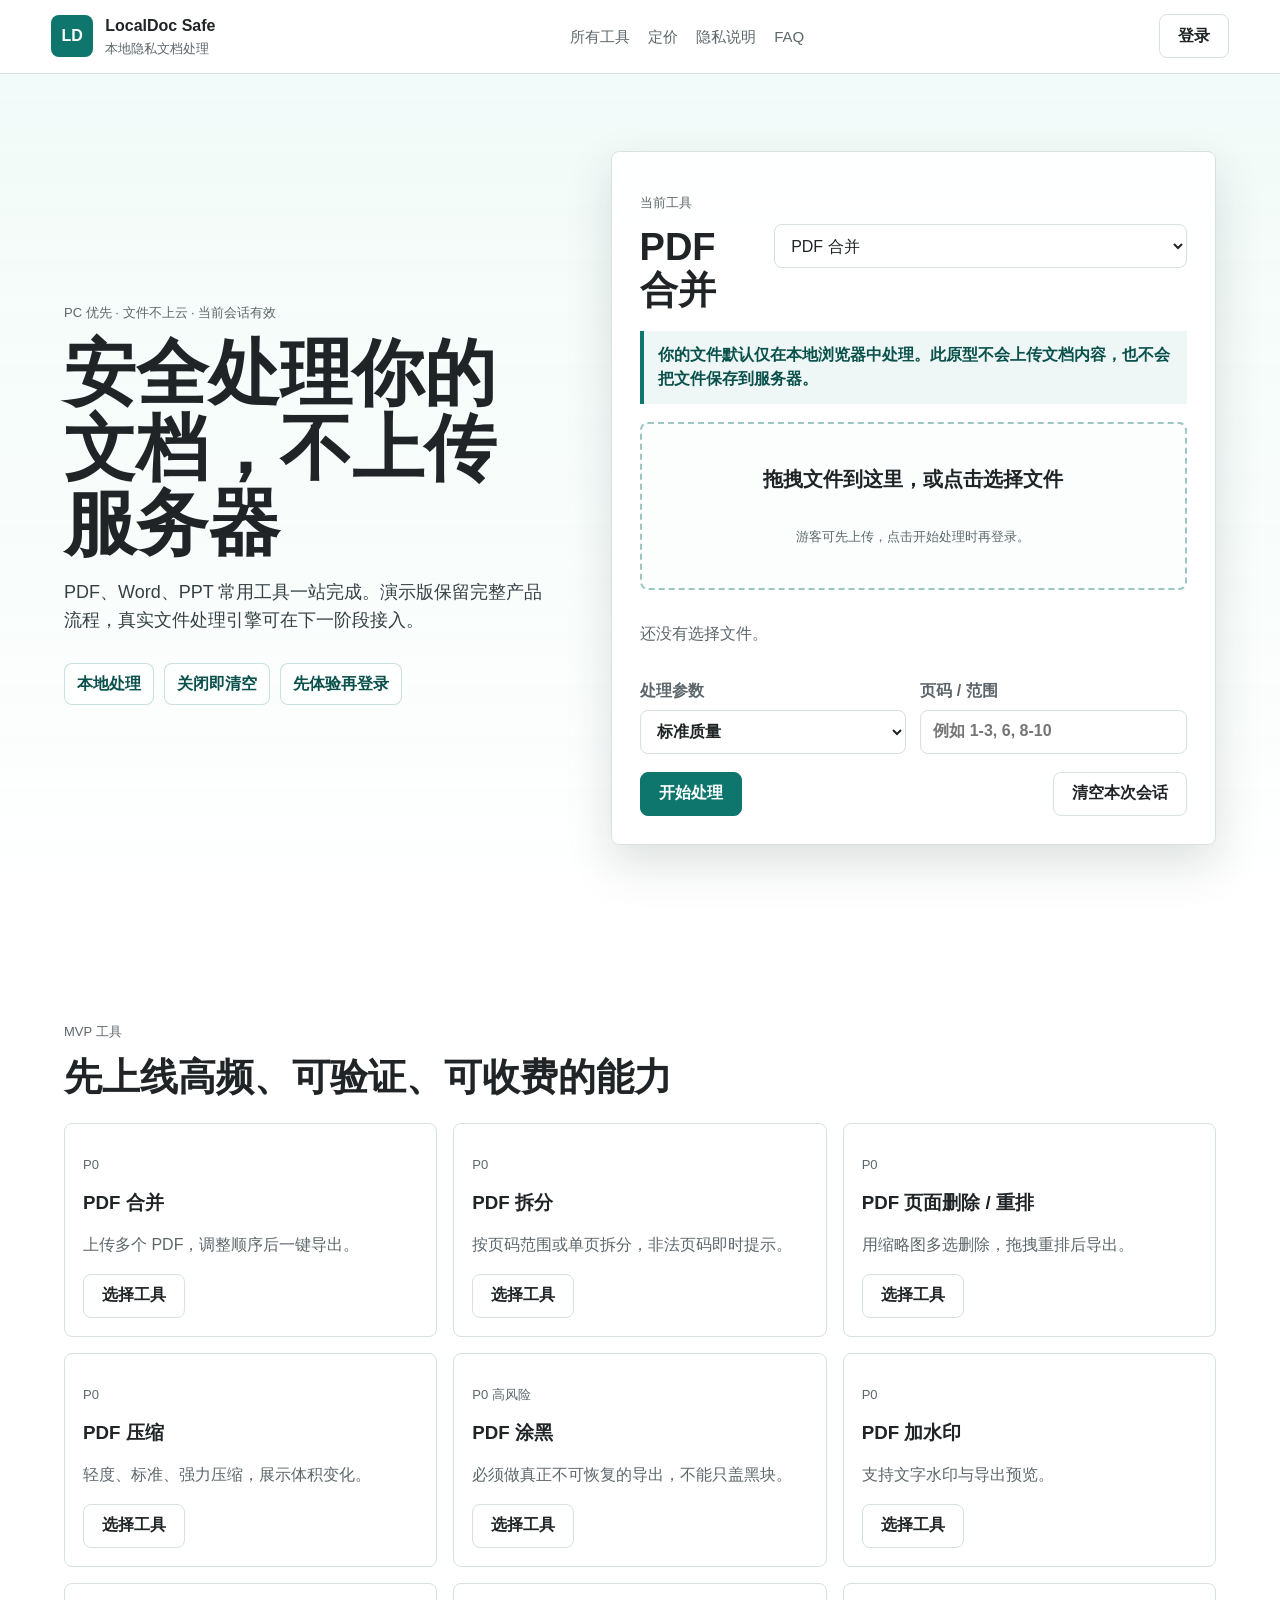
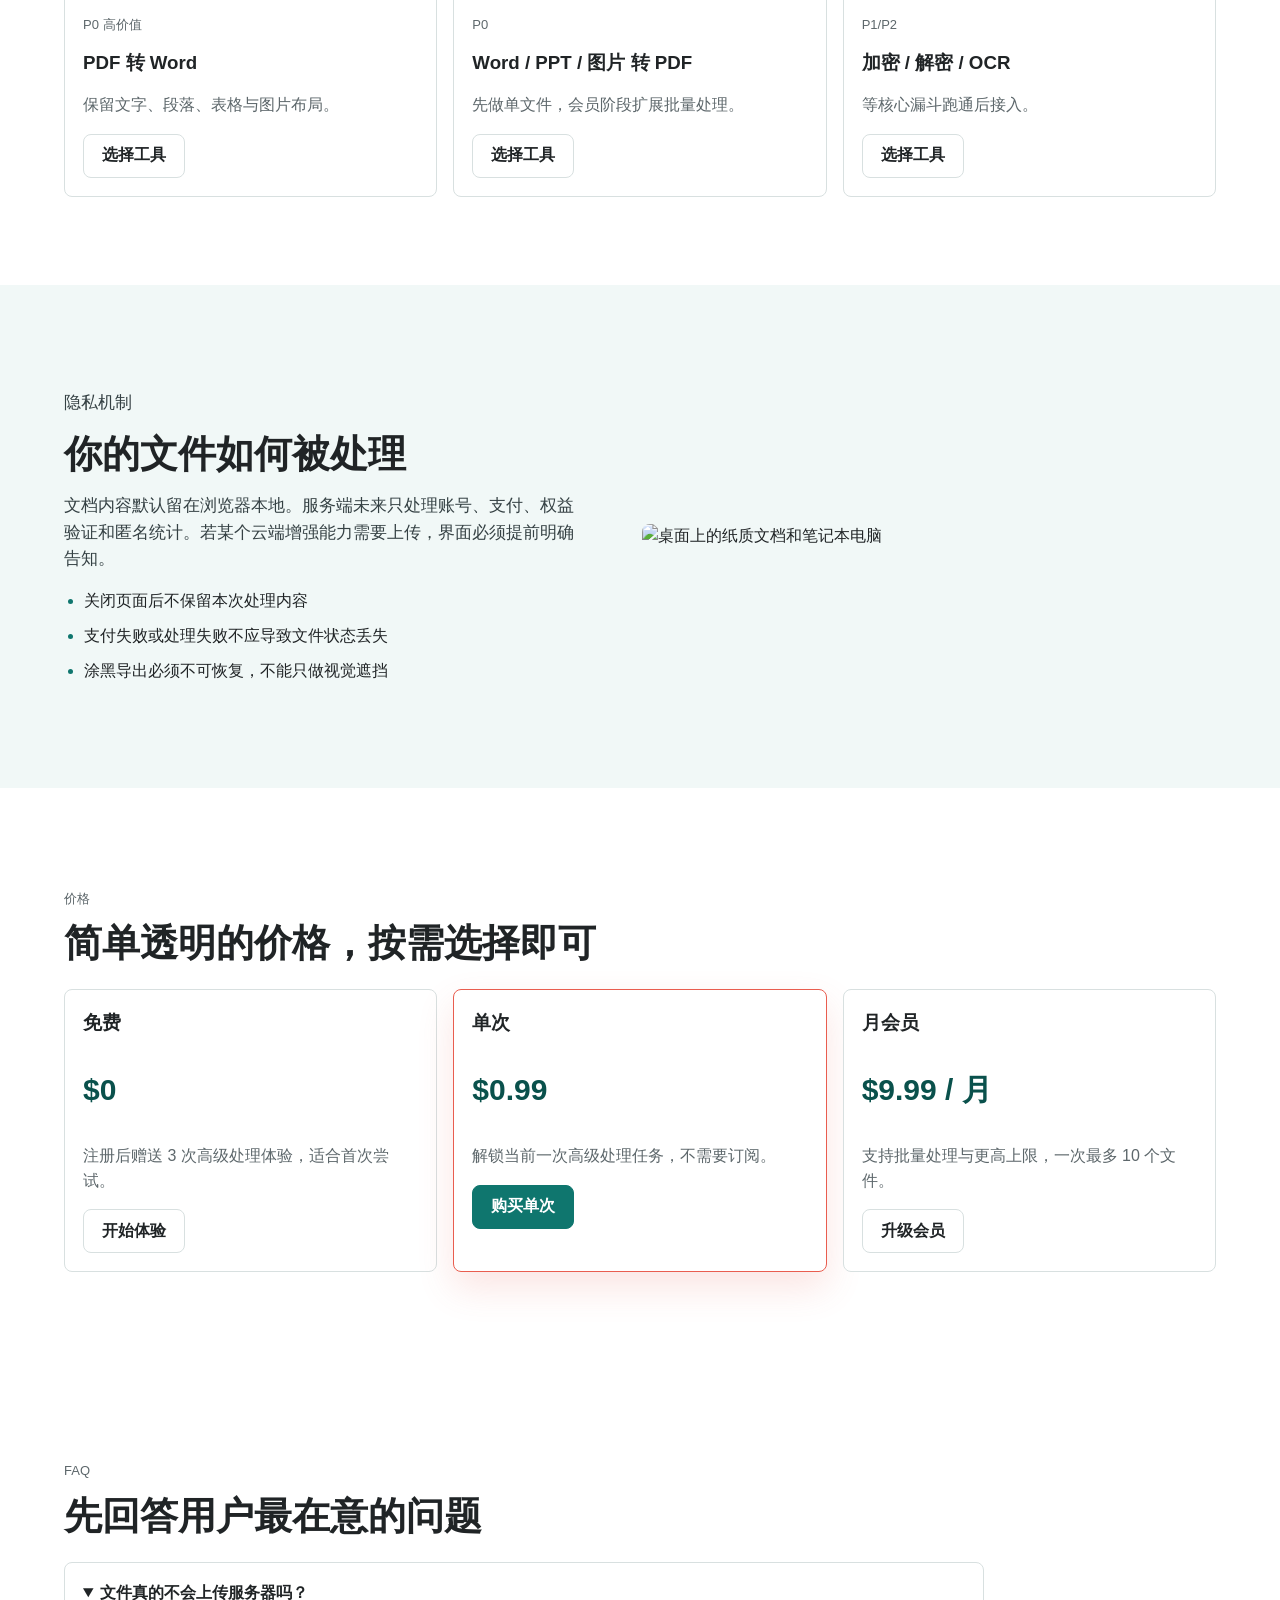
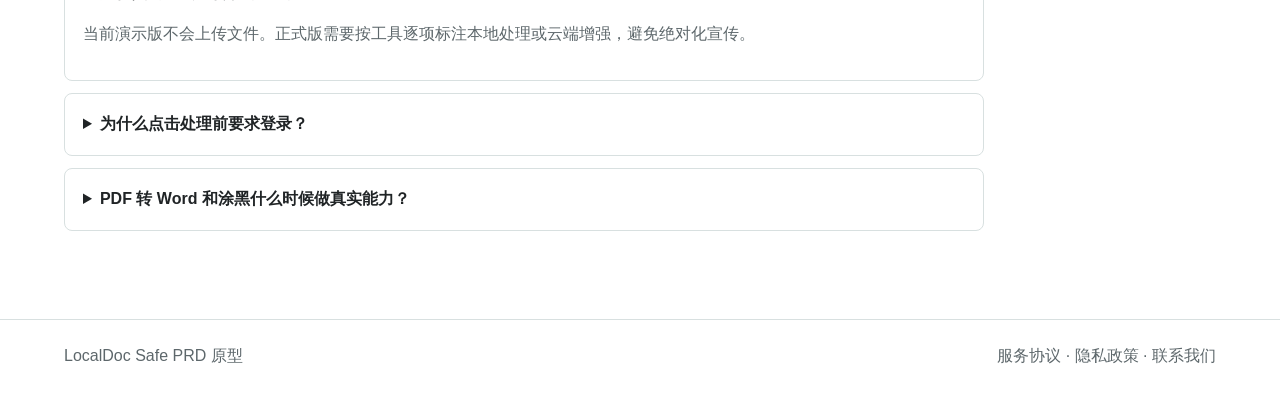
==== commit 1f7c5b47: "Replace root with PRD prototype entry" ====
--- a/index.html
+++ b/index.html
@@ -1,631 +1,20 @@
-<!DOCTYPE html>
+<!doctype html>
 <html lang="zh-CN">
 <head>
-  <meta charset="UTF-8">
-  <meta name="viewport" content="width=device-width, initial-scale=1.0, viewport-fit=cover">
-  <meta name="apple-mobile-web-app-capable" content="yes">
-  <meta name="apple-mobile-web-app-status-bar-style" content="default">
-  <meta name="mobile-web-app-capable" content="yes">
-  <title>SecureDocs — 安全处理你的文档，不上传服务器</title>
-  <meta name="description" content="PDF、Word、PPT 常用工具一站完成。核心处理在本地浏览器执行，文件永不上传服务器。">
-  <link rel="manifest" href="/manifest.json">
-  <link rel="icon" type="image/svg+xml" href="data:image/svg+xml,%3Csvg xmlns='http://www.w3.org/2000/svg' viewBox='0 0 32 32'%3E%3Crect width='32' height='32' rx='6' fill='%230D0D0B'/%3E%3Crect x='7' y='13' width='18' height='12' rx='2' fill='none' stroke='%23E84025' stroke-width='2'/%3E%3Cpath d='M11 13V9a5 5 0 0 1 10 0v4' fill='none' stroke='%23E84025' stroke-width='2' stroke-linecap='round'/%3E%3C/svg%3E">
-  <link rel="stylesheet" href="css/design-system.css">
-  <link rel="preconnect" href="https://fonts.googleapis.com">
-  <link rel="preconnect" href="https://fonts.gstatic.com" crossorigin>
-  <link href="https://fonts.googleapis.com/css2?family=DM+Serif+Display:ital@0;1&family=Geist+Mono:wght@300;400;500&family=DM+Sans:ital,opsz,wght@0,9..40,300;0,9..40,400;0,9..40,500;0,9..40,600;1,9..40,300&display=swap" rel="stylesheet">
+  <meta charset="utf-8">
+  <meta name="viewport" content="width=device-width, initial-scale=1">
+  <meta http-equiv="refresh" content="0; url=./prd-prototype/">
+  <title>LocalDoc Safe - 本地隐私文档处理</title>
+  <meta name="description" content="本地隐私文档处理网页产品重构原型。">
+  <style>
+    body{margin:0;min-height:100vh;display:grid;place-items:center;background:#eef7f5;color:#202426;font-family:Inter,"Segoe UI","PingFang SC","Microsoft YaHei",Arial,sans-serif}.box{max-width:560px;padding:32px;border:1px solid #d8e0e0;border-radius:8px;background:white;box-shadow:0 18px 48px rgba(20,40,38,.14)}a{color:#0f766e;font-weight:800}p{line-height:1.7;color:#5d676b}
+  </style>
 </head>
 <body>
-
-<!-- ==================== NAVIGATION ==================== -->
-<nav class="nav" id="mainNav">
-  <div class="nav__inner">
-    <a href="#" class="nav__logo">
-      <div class="nav__logo-icon">
-        <svg viewBox="0 0 24 24" fill="none" stroke="white" stroke-width="2" stroke-linecap="round" stroke-linejoin="round">
-          <rect x="3" y="11" width="18" height="11" rx="2" ry="2"></rect>
-          <path d="M7 11V7a5 5 0 0 1 10 0v4"></path>
-        </svg>
-      </div>
-      <span class="nav__logo-text">SecureDocs</span>
-    </a>
-    <ul class="nav__links">
-      <li><a href="#tools" class="nav__link"><span data-i18n="footer.tools">工具</span></a></li>
-      <li><a href="#pricing" class="nav__link"><span data-i18n="footer.pricing">定价</span></a></li>
-      <li><a href="#privacy" class="nav__link">隐私说明</a></li>
-      <li><a href="#faq" class="nav__link">帮助</a></li>
-    </ul>
-    <div class="nav__actions">
-      <span class="nav__credits" id="navCredits" style="display:none; font-size:13px; font-weight:500; color: var(--text-secondary); padding: 6px 12px; background: var(--bg-primary); border-radius: 999px; border: 1px solid var(--border);">
-        <span id="navCreditsNum">3</span> 次可用
-      </span>
-      <button class="btn btn--ghost btn--sm" id="navLoginBtn">登录</button>
-      <a href="#pricing" class="btn btn--primary btn--sm">开始使用</a>
-    </div>
-  </div>
-</nav>
-
-<!-- ==================== HERO ==================== -->
-<section class="hero" id="hero">
-  <div class="hero__bg-grid"></div>
-  <div class="hero__bg-glow"></div>
-  <div class="hero__content">
-    <div class="hero__eyebrow">
-      <svg width="14" height="14" viewBox="0 0 24 24" fill="none" stroke="currentColor" stroke-width="2.5"><path d="M12 22s8-4 8-10V5l-8-3-8 3v7c0 6 8 10 8 10z"/></svg>
-      隐私优先 · <span data-i18n="how.step2.title">本地处理</span> · 即开即用
-    </div>
-    <h1 class="hero__title" data-i18n="hero.h1">安全处理你的文档，<em>不上传服务器</em></h1>
-    <p class="hero__subtitle">PDF、Word、PPT 常用工具一站完成。核心处理在本地浏览器执行，关闭页面后自动清空，不留任何痕迹。</p>
-    <div class="hero__actions">
-      <a href="#tools" class="btn btn--accent btn--lg" data-i18n="hero.cta">立即开始</a>
-      <a href="#pricing" class="btn btn--outline btn--lg" data-i18n="hero.cta3">查看定价</a>
-    </div>
-    <div class="hero__trust-row">
-      <span class="trust-badge"><svg viewBox="0 0 24 24" fill="none" stroke="currentColor" stroke-width="2.5"><polyline points="20 6 9 17 4 12"/></svg>文件永不上传服务器</span>
-      <span class="trust-badge"><svg viewBox="0 0 24 24" fill="none" stroke="currentColor" stroke-width="2.5"><polyline points="20 6 9 17 4 12"/></svg>浏览器<span data-i18n="how.step2.title">本地处理</span></span>
-      <span class="trust-badge"><svg viewBox="0 0 24 24" fill="none" stroke="currentColor" stroke-width="2.5"><polyline points="20 6 9 17 4 12"/></svg>关闭即自动清空</span>
-    </div>
-  </div>
-  <div class="hero__scroll">
-    <svg width="16" height="16" viewBox="0 0 24 24" fill="none" stroke="currentColor" stroke-width="2"><polyline points="6 9 12 15 18 9"/></svg>
-    向下探索
-  </div>
-</section>
-
-<!-- ==================== FEATURE STRIP ==================== -->
-<div class="feature-strip">
-  <div class="feature-strip__inner">
-    <div class="feature-strip__item"><svg viewBox="0 0 24 24" fill="none" stroke="currentColor" stroke-width="2.5"><polyline points="20 6 9 17 4 12"/></svg><span data-i18n="feature.tools1">PDF 合并 · 拆分 · 压缩</span></div>
-    <div class="feature-strip__divider"></div>
-    <div class="feature-strip__item"><svg viewBox="0 0 24 24" fill="none" stroke="currentColor" stroke-width="2.5"><polyline points="20 6 9 17 4 12"/></svg><span data-i18n="feature.tools2">PDF 涂黑 · 加水印</span></div>
-    <div class="feature-strip__divider"></div>
-    <div class="feature-strip__item"><svg viewBox="0 0 24 24" fill="none" stroke="currentColor" stroke-width="2.5"><polyline points="20 6 9 17 4 12"/></svg><span data-i18n="feature.tools3">Word · PPT · 图片转 PDF</span></div>
-    <div class="feature-strip__divider"></div>
-    <div class="feature-strip__item"><svg viewBox="0 0 24 24" fill="none" stroke="currentColor" stroke-width="2.5"><polyline points="20 6 9 17 4 12"/></svg><span data-i18n="feature.gift">注册即送 3 次高级处理</span></div>
-    <div class="feature-strip__divider"></div>
-    <div class="feature-strip__item"><svg viewBox="0 0 24 24" fill="none" stroke="currentColor" stroke-width="2.5"><polyline points="20 6 9 17 4 12"/></svg><span data-i18n="feature.nodownload">无需下载 · 无需安装</span></div>
-  </div>
-</div>
-
-<!-- ==================== TOOLS ==================== -->
-<section class="section" id="tools">
-  <div class="container">
-    <div class="section-header">
-      <p class="section-eyebrow">全部工具</p>
-      <h2 class="display-md">PDF 工具 · 格式转换 · 隐私保护</h2>
-    </div>
-    <div class="tool-grid stagger" id="toolsGrid">
-      <div class="tool-card" onclick="openTool('merge')">
-        <div class="tool-card__icon">⊞</div>
-        <div class="tool-card__info"><div class="tool-card__title" data-i18n="t.merge">合并 PDF</div><div class="tool-card__desc">多个 PDF 合并为一个文件</div></div>
-        <svg class="tool-card__arrow" width="16" height="16" viewBox="0 0 24 24" fill="none" stroke="currentColor" stroke-width="2"><polyline points="9 18 15 12 9 6"/></svg>
-      </div>
-      <div class="tool-card" onclick="openTool('split')">
-        <div class="tool-card__icon">✂</div>
-        <div class="tool-card__info"><div class="tool-card__title" data-i18n="t.split">拆分 PDF</div><div class="tool-card__desc">按页码范围或单页拆分</div></div>
-        <svg class="tool-card__arrow" width="16" height="16" viewBox="0 0 24 24" fill="none" stroke="currentColor" stroke-width="2"><polyline points="9 18 15 12 9 6"/></svg>
-      </div>
-      <div class="tool-card" onclick="openTool('compress')">
-        <div class="tool-card__icon">↙</div>
-        <div class="tool-card__info"><div class="tool-card__title" data-i18n="t.compress">压缩 PDF</div><div class="tool-card__desc">减小文件体积便于发送</div></div>
-        <svg class="tool-card__arrow" width="16" height="16" viewBox="0 0 24 24" fill="none" stroke="currentColor" stroke-width="2"><polyline points="9 18 15 12 9 6"/></svg>
-      </div>
-      <div class="tool-card" onclick="openTool('redact')">
-        <div class="tool-card__icon">▦</div>
-        <div class="tool-card__info"><div class="tool-card__title" data-i18n="t.redact">PDF 涂黑</div><div class="tool-card__desc" data-i18n="t.redact">永久遮盖敏感信息</div></div>
-        <svg class="tool-card__arrow" width="16" height="16" viewBox="0 0 24 24" fill="none" stroke="currentColor" stroke-width="2"><polyline points="9 18 15 12 9 6"/></svg>
-      </div>
-      <div class="tool-card" onclick="openTool('watermark')">
-        <div class="tool-card__icon">☔</div>
-        <div class="tool-card__info"><div class="tool-card__title">PDF 加水印</div><div class="tool-card__desc" data-i18n="t.watermark">添加文字或图片水印</div></div>
-        <svg class="tool-card__arrow" width="16" height="16" viewBox="0 0 24 24" fill="none" stroke="currentColor" stroke-width="2"><polyline points="9 18 15 12 9 6"/></svg>
-      </div>
-      <div class="tool-card" onclick="openTool('delete')">
-        <div class="tool-card__icon">✕</div>
-        <div class="tool-card__info"><div class="tool-card__title" data-i18n="t.delete">删除页面</div><div class="tool-card__desc">删除或重排 PDF 页面</div></div>
-        <svg class="tool-card__arrow" width="16" height="16" viewBox="0 0 24 24" fill="none" stroke="currentColor" stroke-width="2"><polyline points="9 18 15 12 9 6"/></svg>
-      </div>
-      <div class="tool-card" onclick="openTool('pdf-word')">
-        <div class="tool-card__icon">📄</div>
-        <div class="tool-card__info"><div class="tool-card__title" data-i18n="t.pdf-word2">PDF 转 Word</div><div class="tool-card__desc">转换为可编辑 Word 文档</div></div>
-        <svg class="tool-card__arrow" width="16" height="16" viewBox="0 0 24 24" fill="none" stroke="currentColor" stroke-width="2"><polyline points="9 18 15 12 9 6"/></svg>
-      </div>
-
-
-        <div class="tool-card" onclick="openTool('word-pdf')">
-        <div class="tool-card__icon">📝</div>
-        <div class="tool-card__info"><div class="tool-card__title" data-i18n="t.word-pdf">Word 转 PDF</div><div class="tool-card__desc">Word 文档转 PDF 格式</div></div>
-        <svg class="tool-card__arrow" width="16" height="16" viewBox="0 0 24 24" fill="none" stroke="currentColor" stroke-width="2"><polyline points="9 18 15 12 9 6"/></svg>
-      </div>
-      <div class="tool-card" onclick="openTool('img-pdf')">
-        <div class="tool-card__icon">🖼</div>
-        <div class="tool-card__info"><div class="tool-card__title" data-i18n="t.img-pdf">图片转 PDF</div><div class="tool-card__desc">多张图片合并为一个 PDF</div></div>
-        <svg class="tool-card__arrow" width="16" height="16" viewBox="0 0 24 24" fill="none" stroke="currentColor" stroke-width="2"><polyline points="9 18 15 12 9 6"/></svg>
-      </div>
-    </div>
-  </div>
-</section>
-
-<!-- ==================== PRIVACY SECTION ==================== -->
-<section class="section section--dark" id="privacy">
-  <div class="container">
-    <div class="section-header">
-      <p class="section-eyebrow" style="color: var(--accent);">隐私机制</p>
-      <h2 class="display-md" style="color: var(--text-inverse);">你的文件如何被处理</h2>
-      <p class="body-lg" style="color: rgba(248,247,244,0.55); margin-top: 16px; max-width: 52ch;">我们承诺的核心原则：文件默认仅在本地浏览器中处理，我们永不接触你的文档内容。</p>
-    </div>
-    <div style="display: grid; gap: 16px; grid-template-columns: repeat(auto-fit, minmax(280px, 1fr));">
-      <div style="background: var(--bg-dark-secondary); border: 1px solid var(--border-dark); border-radius: var(--radius-lg); padding: 28px;">
-        <div style="font-size: 28px; margin-bottom: 16px;">🔒</div>
-        <h3 style="font-size: 18px; font-weight: 600; color: var(--text-inverse); margin-bottom: 8px;"><span data-i18n="how.step2.title">本地处理</span></h3>
-        <p style="font-size: 14px; color: rgba(248,247,244,0.55); line-height: 1.6;">合并、拆分、压缩、涂黑、加水印、删除页面等工具，完全在浏览器本地执行。文件不经过任何服务器。</p>
-      </div>
-      <div style="background: var(--bg-dark-secondary); border: 1px solid var(--border-dark); border-radius: var(--radius-lg); padding: 28px;">
-        <div style="font-size: 28px; margin-bottom: 16px;">🧹</div>
-        <h3 style="font-size: 18px; font-weight: 600; color: var(--text-inverse); margin-bottom: 8px;">关闭即清空</h3>
-        <p style="font-size: 14px; color: rgba(248,247,244,0.55); line-height: 1.6;">关闭页面后，浏览器内存自动清空。我们不保留任何文件副本，不使用云存储。</p>
-      </div>
-      <div style="background: var(--bg-dark-secondary); border: 1px solid var(--border-dark); border-radius: var(--radius-lg); padding: 28px;">
-        <div style="font-size: 28px; margin-bottom: 16px;">📡</div>
-        <h3 style="font-size: 18px; font-weight: 600; color: var(--text-inverse); margin-bottom: 8px;">仅必要的联网</h3>
-        <p style="font-size: 14px; color: rgba(248,247,244,0.55); line-height: 1.6;">仅传输账号验证、支付信息，不传输任何文档内容或文件名。</p>
-      </div>
-    </div>
-    <div style="margin-top: 40px;">
-      <a href="#" class="btn btn--outline" style="border-color: rgba(248,247,244,0.2); color: rgba(248,247,244,0.7);" onclick="event.preventDefault();openModal('privacy')">
-        阅读完整隐私说明
-        <svg width="14" height="14" viewBox="0 0 24 24" fill="none" stroke="currentColor" stroke-width="2"><polyline points="9 18 15 12 9 6"/></svg>
-      </a>
-    </div>
-  </div>
-</section>
-
-<!-- ==================== PRICING ==================== -->
-<section class="section" id="pricing">
-  <div class="container">
-    <div class="section-header text-center">
-      <p class="section-eyebrow">简单透明</p>
-      <h2 class="display-md">按需选择，零负担</h2>
-      <p class="body-lg text-muted" style="margin-top: 12px; max-width: 44ch; margin-left: auto; margin-right: auto;">先体验再决定，没有任何套路。免费额度用完，按次付费即可。</p>
-    </div>
-    <div class="pricing-grid stagger">
-      <div class="pricing-card">
-        <p class="pricing-card__tag">免费</p>
-        <div class="pricing-card__name">体验版</div>
-        <div class="pricing-card__price"><sup>$</sup>0<sub>/永久</sub></div>
-        <p class="pricing-card__desc">注册即送 3 次高级处理体验</p>
-        <ul class="pricing-card__features">
-          <li class="pricing-card__feature"><svg viewBox="0 0 24 24" fill="none" stroke="currentColor" stroke-width="2.5"><polyline points="20 6 9 17 4 12"/></svg>3 次高级处理额度</li>
-          <li class="pricing-card__feature"><svg viewBox="0 0 24 24" fill="none" stroke="currentColor" stroke-width="2.5"><polyline points="20 6 9 17 4 12"/></svg>所有基础工具可用</li>
-          <li class="pricing-card__feature"><svg viewBox="0 0 24 24" fill="none" stroke="currentColor" stroke-width="2.5"><polyline points="20 6 9 17 4 12"/></svg>文件大小限制 10MB</li>
-          <li class="pricing-card__feature"><svg viewBox="0 0 24 24" fill="none" stroke="currentColor" stroke-width="2.5"><polyline points="20 6 9 17 4 12"/></svg>本地隐私处理</li>
-        </ul>
-        <button class="btn btn--outline btn--full" onclick="openModal('login')">免费注册</button>
-      </div>
-      <div class="pricing-card">
-        <p class="pricing-card__tag">按次</p>
-        <div class="pricing-card__name">单次付费</div>
-        <div class="pricing-card__price"><sup>$</sup>0.99<sub>/次</sub></div>
-        <p class="pricing-card__desc">仅需一次处理，推荐试用后用户</p>
-        <ul class="pricing-card__features">
-          <li class="pricing-card__feature"><svg viewBox="0 0 24 24" fill="none" stroke="currentColor" stroke-width="2.5"><polyline points="20 6 9 17 4 12"/></svg>解锁当前一次处理</li>
-          <li class="pricing-card__feature"><svg viewBox="0 0 24 24" fill="none" stroke="currentColor" stroke-width="2.5"><polyline points="20 6 9 17 4 12"/></svg>支付后立即生效</li>
-          <li class="pricing-card__feature"><svg viewBox="0 0 24 24" fill="none" stroke="currentColor" stroke-width="2.5"><polyline points="20 6 9 17 4 12"/></svg>无需重新<span data-i18n="how.step1.title">上传文件</span></li>
-          <li class="pricing-card__feature"><svg viewBox="0 0 24 24" fill="none" stroke="currentColor" stroke-width="2.5"><polyline points="20 6 9 17 4 12"/></svg>所有高级功能可用</li>
-        </ul>
-        <button class="btn btn--primary btn--full" onclick="openModal('paywall')">解锁当前任务</button>
-      </div>
-      <div class="pricing-card pricing-card--featured">
-        <p class="pricing-card__tag">最受欢迎</p>
-        <div class="pricing-card__name">月会员</div>
-        <div class="pricing-card__price"><sup>$</sup>9.99<sub>/月</sub></div>
-        <p class="pricing-card__desc" style="color: rgba(248,247,244,0.55);">高频办公用户首选，性价比最高</p>
-        <ul class="pricing-card__features">
-          <li class="pricing-card__feature"><svg viewBox="0 0 24 24" fill="none" stroke="currentColor" stroke-width="2.5"><polyline points="20 6 9 17 4 12"/></svg>不限次高级处理</li>
-          <li class="pricing-card__feature"><svg viewBox="0 0 24 24" fill="none" stroke="currentColor" stroke-width="2.5"><polyline points="20 6 9 17 4 12"/></svg>支持批量（一次最多 10 个文件）</li>
-          <li class="pricing-card__feature"><svg viewBox="0 0 24 24" fill="none" stroke="currentColor" stroke-width="2.5"><polyline points="20 6 9 17 4 12"/></svg>文件大小支持至 50MB</li>
-          <li class="pricing-card__feature"><svg viewBox="0 0 24 24" fill="none" stroke="currentColor" stroke-width="2.5"><polyline points="20 6 9 17 4 12"/></svg>高质量导出优先</li>
-          <li class="pricing-card__feature"><svg viewBox="0 0 24 24" fill="none" stroke="currentColor" stroke-width="2.5"><polyline points="20 6 9 17 4 12"/></svg>优先体验新功能</li>
-        </ul>
-        <button class="btn btn--accent btn--full btn--lg" onclick="openModal('paywall')">立即开通</button>
-      </div>
-    </div>
-  </div>
-</section>
-
-<!-- ==================== FAQ ==================== -->
-<section class="section section--tight" id="faq">
-  <div class="container">
-    <div class="section-header text-center">
-      <p class="section-eyebrow">常见问题</p>
-      <h2 class="display-md">有问必答</h2>
-    </div>
-    <div style="max-width: 680px; margin: 0 auto; display: flex; flex-direction: column; gap: 0; border: 1px solid var(--border); border-radius: var(--radius-lg); overflow: hidden;">
-      <div class="faq-item" style="border-bottom: 1px solid var(--border);">
-        <button class="faq-item__q" onclick="toggleFaq(this)" style="width: 100%; display: flex; align-items: center; justify-content: space-between; padding: 20px 24px; background: none; border: none; cursor: pointer; text-align: left; font-size: 15px; font-weight: 600; font-family: var(--font-body); color: var(--text-primary); gap: 16px;">
-          真的不会上传我的文件到服务器吗？
-          <svg class="faq-icon" width="16" height="16" viewBox="0 0 24 24" fill="none" stroke="currentColor" stroke-width="2" style="flex-shrink:0; transition: transform 0.25s;"><polyline points="6 9 12 15 18 9"/></svg>
-        </button>
-        <div class="faq-item__a" style="display:none; padding: 0 24px 20px;">
-          <p style="font-size: 14px; color: var(--text-secondary); line-height: 1.7;">是的。合并、拆分、压缩、涂黑、加水印、删除页面等功能完全运行在你的浏览器中（使用 pdf-lib）。文件仅在你的设备内存中处理，我们的服务端仅接收账号验证和支付信息，不接触任何文档内容。</p>
-        </div>
-      </div>
-      <div class="faq-item" style="border-bottom: 1px solid var(--border);">
-        <button class="faq-item__q" onclick="toggleFaq(this)" style="width: 100%; display: flex; align-items: center; justify-content: space-between; padding: 20px 24px; background: none; border: none; cursor: pointer; text-align: left; font-size: 15px; font-weight: 600; font-family: var(--font-body); color: var(--text-primary); gap: 16px;">
-          关闭页面后，我的文件还在吗？
-          <svg class="faq-icon" width="16" height="16" viewBox="0 0 24 24" fill="none" stroke="currentColor" stroke-width="2" style="flex-shrink:0; transition: transform 0.25s;"><polyline points="6 9 12 15 18 9"/></svg>
-        </button>
-        <div class="faq-item__a" style="display:none; padding: 0 24px 20px;">
-          <p style="font-size: 14px; color: var(--text-secondary); line-height: 1.7;">不在了。关闭页面标签后，浏览器会自动释放该页面占用的内存，文件数据随之清空。我们不会在磁盘或服务器上保存任何文件副本。</p>
-        </div>
-      </div>
-      <div class="faq-item" style="border-bottom: 1px solid var(--border);">
-        <button class="faq-item__q" onclick="toggleFaq(this)" style="width: 100%; display: flex; align-items: center; justify-content: space-between; padding: 20px 24px; background: none; border: none; cursor: pointer; text-align: left; font-size: 15px; font-weight: 600; font-family: var(--font-body); color: var(--text-primary); gap: 16px;">
-          免费额度用完了怎么办？
-          <svg class="faq-icon" width="16" height="16" viewBox="0 0 24 24" fill="none" stroke="currentColor" stroke-width="2" style="flex-shrink:0; transition: transform 0.25s;"><polyline points="6 9 12 15 18 9"/></svg>
-        </button>
-        <div class="faq-item__a" style="display:none; padding: 0 24px 20px;">
-          <p style="font-size: 14px; color: var(--text-secondary); line-height: 1.7;">你可以按次付费（$0.99 解锁当前一次处理）或升级月会员（$9.99 不限次使用）。我们不在首页拦截，只有当你真正需要处理文件时才会提示付费。</p>
-        </div>
-      </div>
-      <div class="faq-item" style="border-bottom: 1px solid var(--border);">
-        <button class="faq-item__q" onclick="toggleFaq(this)" style="width: 100%; display: flex; align-items: center; justify-content: space-between; padding: 20px 24px; background: none; border: none; cursor: pointer; text-align: left; font-size: 15px; font-weight: 600; font-family: var(--font-body); color: var(--text-primary); gap: 16px;">
-          涂黑功能安全吗？能完全删除敏感信息吗？
-          <svg class="faq-icon" width="16" height="16" viewBox="0 0 24 24" fill="none" stroke="currentColor" stroke-width="2" style="flex-shrink:0; transition: transform 0.25s;"><polyline points="6 9 12 15 18 9"/></svg>
-        </button>
-        <div class="faq-item__a" style="display:none; padding: 0 24px 20px;">
-          <p style="font-size: 14px; color: var(--text-secondary); line-height: 1.7;">涂黑功能通过在 PDF 内容层添加黑色覆盖层来实现视觉遮盖，适用于一般隐私保护场景。对于高度敏感的文档，建议结合导出为图片后二次处理。具体安全性取决于原始 PDF 的结构复杂度。</p>
-        </div>
-      </div>
-      <div class="faq-item" style="border-bottom: 1px solid var(--border);">
-        <button class="faq-item__q" onclick="toggleFaq(this)" style="width: 100%; display: flex; align-items: center; justify-content: space-between; padding: 20px 24px; background: none; border: none; cursor: pointer; text-align: left; font-size: 15px; font-weight: 600; font-family: var(--font-body); color: var(--text-primary); gap: 16px;">
-          支持哪些文件格式？
-          <svg class="faq-icon" width="16" height="16" viewBox="0 0 24 24" fill="none" stroke="currentColor" stroke-width="2" style="flex-shrink:0; transition: transform 0.25s;"><polyline points="6 9 12 15 18 9"/></svg>
-        </button>
-        <div class="faq-item__a" style="display:none; padding: 0 24px 20px;">
-          <p style="font-size: 14px; color: var(--text-secondary); line-height: 1.7;">当前支持 PDF、Word（.docx）、PPT（.pptx）、图片（JPG、PNG、GIF、WebP）。所有工具均支持 Chrome、Edge、Safari、Firefox 主流版本。</p>
-        </div>
-      </div>
-      <div class="faq-item">
-        <button class="faq-item__q" onclick="toggleFaq(this)" style="width: 100%; display: flex; align-items: center; justify-content: space-between; padding: 20px 24px; background: none; border: none; cursor: pointer; text-align: left; font-size: 15px; font-weight: 600; font-family: var(--font-body); color: var(--text-primary); gap: 16px;">
-          移动端能用吗？
-          <svg class="faq-icon" width="16" height="16" viewBox="0 0 24 24" fill="none" stroke="currentColor" stroke-width="2" style="flex-shrink:0; transition: transform 0.25s;"><polyline points="6 9 12 15 18 9"/></svg>
-        </button>
-        <div class="faq-item__a" style="display:none; padding: 0 24px 20px;">
-          <p style="font-size: 14px; color: var(--text-secondary); line-height: 1.7;">PC 浏览器体验最佳。移动端支持基础工具（合并、拆分、压缩），大文件处理建议使用电脑版。</p>
-        </div>
-      </div>
-    </div>
-  </div>
-</section>
-
-<!-- ==================== FOOTER ==================== -->
-<footer class="footer">
-  <div class="container">
-    <div class="footer__top">
-      <div class="footer__brand">
-        <div class="footer__brand-logo">
-          <svg width="20" height="20" viewBox="0 0 24 24" fill="none" stroke="currentColor" stroke-width="2" stroke-linecap="round" stroke-linejoin="round"><rect x="3" y="11" width="18" height="11" rx="2" ry="2"></rect><path d="M7 11V7a5 5 0 0 1 10 0v4"></path></svg>
-          SecureDocs
-        </div>
-        <p class="footer__brand-desc">安全、隐私、本地的文档处理工具。你的文件，永远只属于你。</p>
-      </div>
-      <div>
-        <p class="footer__col-title"><span data-i18n="footer.tools">工具</span></p>
-        <ul class="footer__links">
-          <li><a href="#" class="footer__link">PDF 合并</a></li>
-          <li><a href="#" class="footer__link">PDF 拆分</a></li>
-          <li><a href="#" class="footer__link">PDF 涂黑</a></li>
-          <li><a href="#" class="footer__link">全部工具</a></li>
-        </ul>
-      </div>
-      <div>
-        <p class="footer__col-title"><span data-i18n="footer.product">产品</span></p>
-        <ul class="footer__links">
-          <li><a href="#pricing" class="footer__link"><span data-i18n="footer.pricing">定价</span></a></li>
-          <li><a href="#privacy" class="footer__link">隐私说明</a></li>
-          <li><a href="#faq" class="footer__link">帮助中心</a></li>
-        </ul>
-      </div>
-      <div>
-        <p class="footer__col-title"><span data-i18n="footer.legal">法律</span></p>
-        <ul class="footer__links">
-          <li><a href="#" class="footer__link">服务协议</a></li>
-          <li><a href="#" class="footer__link"><span data-i18n="footer.privacy.policy">隐私政策</span></a></li>
-          <li><a href="#" class="footer__link">退款政策</a></li>
-        </ul>
-      </div>
-    </div>
-    <div class="footer__bottom">
-      <span>&copy; 2026 SecureDocs. 保留所有权利。</span>
-      <div class="footer__bottom-links"><a href="#">服务协议</a><a href="#"><span data-i18n="footer.privacy.policy">隐私政策</span></a></div>
-    </div>
-  </div>
-</footer>
-
-<!-- ==================== TOOL PANEL ==================== -->
-<div id="toolPanel">
-  <div class="tool-panel-header" style="display:flex;align-items:center;justify-content:space-between;padding:16px 20px;border-bottom:1px solid var(--border);position:relative;overflow:hidden;flex-shrink:0">
-    <div style="display:flex;align-items:center;gap:12px">
-      <span style="font-size:28px;line-height:1" id="toolPanelIcon">📂</span>
-      <div>
-        <h3 id="toolPanelTitle" style="font-size:16px;font-weight:600;color:var(--text-primary)"></h3>
-        <p id="toolPanelDesc" style="font-size:12px;color:var(--text-muted);margin-top:2px"></p>
-      </div>
-    </div>
-    <button onclick="closeTool()" style="background:none;border:none;cursor:pointer;padding:8px;color:var(--text-muted);border-radius:6px;transition:all 0.15s;display:flex;align-items:center">
-      <svg width="18" height="18" viewBox="0 0 24 24" fill="none" stroke="currentColor" stroke-width="2"><line x1="18" y1="6" x2="6" y2="18"/><line x1="6" y1="6" x2="18" y2="18"/></svg>
-    </button>
-    <div id="toolProgressBar" style="display:none;position:absolute;bottom:0;left:0;height:3px;background:var(--accent);transition:width 0.4s var(--ease-out);width:0%"></div>
-  </div>
-
-  <!-- Tool-specific options (shown after files uploaded) -->
-  <div id="toolOptions" style="display:none; margin-bottom: 16px;"></div>
-
-  <div class="privacy-notice" style="margin-bottom: 16px;">
-    <svg viewBox="0 0 24 24" fill="none" stroke="currentColor" stroke-width="2.5" style="flex-shrink:0"><path d="M12 22s8-4 8-10V5l-8-3-8 3v7c0 6 8 10 8 10z"/></svg>
-    <span>此工具完全在本地浏览器中处理，文件不会上传到服务器。</span>
-  </div>
-
-  <div class="upload-zone" id="toolUploadZone">
-    <input type="file" id="toolFileInput" multiple>
-    <div class="upload-zone__icon" id="uploadIcon">📂</div>
-    <p class="upload-zone__title" id="uploadTitle">拖拽文件到这里，或点击上传</p>
-    <p class="upload-zone__desc" id="toolUploadHint"></p>
-    <div class="upload-zone__formats" id="toolFormats"></div>
-  </div>
-
-  <div class="file-list" id="toolFileList" style="display:none;"></div>
-
-  <!-- Page selector for split/delete -->
-  <div id="pageSelector" style="display:none; margin-top: 16px; padding: 16px; background: var(--bg-primary); border-radius: var(--radius-md); border: 1px solid var(--border);">
-    <p style="font-size: 14px; font-weight: 600; margin-bottom: 8px;" id="pageSelectorLabel">选择要处理的页面</p>
-    <div id="pageSelectorGrid" style="display: flex; flex-wrap: wrap; gap: 6px; max-height: 160px; overflow-y: auto;"></div>
-  </div>
-
-  <!-- Watermark options -->
-  <div id="watermarkOptions" style="display:none; margin-top: 16px; padding: 16px; background: var(--bg-primary); border-radius: var(--radius-md); border: 1px solid var(--border);">
-    <p style="font-size: 14px; font-weight: 600; margin-bottom: 12px;">水印设置</p>
-    <div style="display: grid; gap: 10px;">
-      <div>
-        <label style="font-size: 13px; color: var(--text-secondary); display: block; margin-bottom: 4px;">水印文字</label>
-        <input type="text" id="watermarkText" value="Confidential" style="width: 100%; padding: 8px 12px; border: 1px solid var(--border); border-radius: var(--radius-sm); font-family: var(--font-body); font-size: 14px; background: var(--bg-secondary);" placeholder="输入水印文字">
-      </div>
-      <div style="display: flex; gap: 8px;">
-        <div style="flex:1">
-          <label style="font-size: 13px; color: var(--text-secondary); display: block; margin-bottom: 4px;">字号</label>
-          <input type="number" id="watermarkSize" value="48" min="12" max="120" style="width: 100%; padding: 8px 12px; border: 1px solid var(--border); border-radius: var(--radius-sm); font-family: var(--font-body); font-size: 14px; background: var(--bg-secondary);">
-        </div>
-        <div style="flex:1">
-          <label style="font-size: 13px; color: var(--text-secondary); display: block; margin-bottom: 4px;">透明度</label>
-          <select id="watermarkOpacity" style="width: 100%; padding: 8px 12px; border: 1px solid var(--border); border-radius: var(--radius-sm); font-family: var(--font-body); font-size: 14px; background: var(--bg-secondary);">
-            <option value="0.15">15% — 淡</option>
-            <option value="0.3" selected>30% — 中</option>
-            <option value="0.5">50% — 浓</option>
-            <option value="0.7">70% — 重</option>
-          </select>
-        </div>
-      </div>
-    </div>
-  </div>
-
-
-  <!-- Redact: Interactive Canvas Area -->
-  <div id="redactArea" style="display:none; margin-top: 16px;">
-    <div style="display: flex; align-items: center; justify-content: space-between; margin-bottom: 12px;">
-      <div>
-        <p style="font-size: 14px; font-weight: 600; margin-bottom: 2px;">绘制涂黑区域</p>
-        <p style="font-size: 12px; color: var(--text-secondary);">在 PDF 页面上拖拽鼠标框选要遮盖的区域</p>
-      </div>
-      <div style="display: flex; align-items: center; gap: 8px;">
-        <button class="btn btn--ghost btn--sm" id="redactPrevPage" onclick="renderRedactPage(state.redactPage - 1)" disabled>
-          <svg width="14" height="14" viewBox="0 0 24 24" fill="none" stroke="currentColor" stroke-width="2"><polyline points="15 18 9 12 15 6"/></svg>
-          上一页
-        </button>
-        <span style="font-size: 13px; color: var(--text-secondary); white-space: nowrap;" id="redactPageInfo">第 1 / 1 页</span>
-        <button class="btn btn--ghost btn--sm" id="redactNextPage" onclick="renderRedactPage(state.redactPage + 1)">
-          下一页
-          <svg width="14" height="14" viewBox="0 0 24 24" fill="none" stroke="currentColor" stroke-width="2"><polyline points="9 18 15 12 9 6"/></svg>
-        </button>
-        <button class="btn btn--ghost btn--sm" onclick="state.redactRects=state.redactRects.filter(r=>r.page!==state.redactPage); renderRedactPage(state.redactPage); document.getElementById('redactPageInfo').textContent=`第 ${state.redactPage} / ${state.pageCount} 页，${state.redactRects.length} 个涂黑区域`;" style="color: var(--accent);">
-          清除本页
-        </button>
-      </div>
-    </div>
-    <div id="redactCanvasContainer" style="text-align: center; overflow-x: auto; padding: 8px 0;"></div>
-    <p style="font-size: 12px; color: var(--text-muted); margin-top: 8px; text-align: center;">
-      提示：橙色半透明区域为已选涂黑范围，点击「开始处理」应用涂黑
-    </p>
-  </div>
-
-  <!-- Compression level -->
-  <div id="compressOptions" style="display:none; margin-top: 16px; padding: 16px; background: var(--bg-primary); border-radius: var(--radius-md); border: 1px solid var(--border);">
-    <p style="font-size: 14px; font-weight: 600; margin-bottom: 12px;">压缩强度</p>
-    <div style="display: flex; flex-direction: column; gap: 8px;">
-      <label style="display: flex; align-items: center; gap: 10px; cursor: pointer; font-size: 14px;">
-        <input type="radio" name="compressLevel" value="low" style="accent-color: var(--accent);">
-        <span><strong>轻度压缩</strong> — 保留最佳质量，适合打印</span>
-      </label>
-      <label style="display: flex; align-items: center; gap: 10px; cursor: pointer; font-size: 14px;">
-        <input type="radio" name="compressLevel" value="medium" checked style="accent-color: var(--accent);">
-        <span><strong>标准压缩</strong> — 平衡质量与体积</span>
-      </label>
-      <label style="display: flex; align-items: center; gap: 10px; cursor: pointer; font-size: 14px;">
-        <input type="radio" name="compressLevel" value="high" style="accent-color: var(--accent);">
-        <span><strong>强力压缩</strong> — 最小体积，适合传输</span>
-      </label>
-    </div>
-  </div>
-
-  <div style="display: flex; gap: 12px; margin-top: 20px;" id="toolActions">
-    <button class="btn btn--primary btn--full" id="processBtn" disabled onclick="processFiles()">
-      开始处理
-    </button>
-  </div>
-</div>
-
-<!-- ==================== PROCESSING OVERLAY ==================== -->
-<div class="processing-overlay" id="processingOverlay">
-  <div class="processing-spinner"></div>
-  <p class="processing-status" id="processingStatus">正在处理中...</p>
-  <p class="processing-detail" id="processingDetail">即将完成</p>
-</div>
-
-<!-- ==================== RESULT BANNER ==================== -->
-<div id="resultBanner" style="position: fixed; top: 80px; left: 50%; transform: translateX(-50%) translateY(-120px); background: var(--bg-dark); color: var(--text-inverse); padding: 16px 28px; border-radius: var(--radius-lg); font-size: 15px; font-weight: 500; z-index: 250; opacity: 0; transition: all 0.4s var(--ease-out); display: flex; align-items: center; gap: 12px; box-shadow: var(--shadow-lg); white-space: nowrap;">
-  <span id="resultBannerText">处理完成！</span>
-  <button onclick="document.getElementById('resultBanner').style.transform='translateX(-50%) translateY(-120px)';document.getElementById('resultBanner').style.opacity='0';" style="background: rgba(255,255,255,0.15); border: none; color: rgba(255,255,255,0.6); cursor: pointer; padding: 4px 8px; border-radius: 4px; font-size: 13px;">关闭</button>
-</div>
-
-<!-- ==================== MODAL: LOGIN ==================== -->
-<div class="modal-backdrop" id="modalLogin">
-  <div class="modal">
-    <button class="modal__close" onclick="closeModal('login')">
-      <svg width="16" height="16" viewBox="0 0 24 24" fill="none" stroke="currentColor" stroke-width="2"><line x1="18" y1="6" x2="6" y2="18"/><line x1="6" y1="6" x2="18" y2="18"/></svg>
-    </button>
-    <div class="modal__icon">🔑</div>
-    <h2 class="modal__title" data-i18n="modal.login.title">登录 / 注册</h2>
-    <p class="modal__desc">登录后即可开始处理文件。新用户注册即送 3 次高级处理体验。</p>
-    <div style="display: flex; flex-direction: column; gap: 12px;">
-      <div>
-        <label style="font-size: 13px; font-weight: 500; color: var(--text-secondary); display: block; margin-bottom: 6px;">邮箱地址</label>
-        <input type="email" id="loginEmail" placeholder="your@email.com" style="width: 100%; padding: 12px 14px; border: 1px solid var(--border); border-radius: var(--radius-sm); font-family: var(--font-body); font-size: 15px; outline: none; transition: border-color 0.15s;" onfocus="this.style.borderColor='var(--text-primary)'" onblur="this.style.borderColor='var(--border)'">
-      </div>
-      <button class="btn btn--primary btn--full" onclick="handleEmailLogin()">
-        <svg width="16" height="16" viewBox="0 0 24 24" fill="none" stroke="currentColor" stroke-width="2"><path d="M4 4h16c1.1 0 2 .9 2 2v12c0 1.1-.9 2-2 2H4c-1.1 0-2-.9-2-2V6c0-1.1.9-2 2-2z"/><polyline points="22,6 12,13 2,6"/></svg>
-        登录 / 注册
-      </button>
-    </div>
-    <p style="font-size: 12px; color: var(--text-muted); text-align: center; margin-top: 16px;">你的文件默认仅在本地浏览器中处理，我们不会上传文档内容。</p>
-  </div>
-</div>
-
-<!-- ==================== MODAL: PAYWALL ==================== -->
-<div class="modal-backdrop" id="modalPaywall">
-  <div class="modal">
-    <button class="modal__close" onclick="closeModal('paywall')">
-      <svg width="16" height="16" viewBox="0 0 24 24" fill="none" stroke="currentColor" stroke-width="2"><line x1="18" y1="6" x2="6" y2="18"/><line x1="6" y1="6" x2="18" y2="18"/></svg>
-    </button>
-    <div class="modal__icon">💳</div>
-    <h2 class="modal__title">解锁当前任务</h2>
-    <p class="modal__desc">你的免费额度已用完。选择一种方式继续完成当前处理。</p>
-    <div class="paywall-options">
-      <div class="paywall-option selected" data-plan="single" onclick="selectPaywallPlan(this)">
-        <div class="paywall-option__radio"></div>
-        <div class="paywall-option__info">
-          <div class="paywall-option__name">单次付费</div>
-          <div class="paywall-option__desc">仅解锁当前一次处理任务</div>
-        </div>
-        <div class="paywall-option__right">
-          <div class="paywall-option__price">$0.99</div>
-          <span class="paywall-option__badge">推荐</span>
-        </div>
-      </div>
-      <div class="paywall-option" data-plan="monthly" onclick="selectPaywallPlan(this)">
-        <div class="paywall-option__radio"></div>
-        <div class="paywall-option__info">
-          <div class="paywall-option__name">月会员</div>
-          <div class="paywall-option__desc">不限次 + 批量处理，一次最多 10 个文件</div>
-        </div>
-        <div class="paywall-option__right">
-          <div class="paywall-option__price">$9.99<span style="font-size:12px;font-weight:400;">/月</span></div>
-        </div>
-      </div>
-    </div>
-    <button class="btn btn--accent btn--full" style="margin-top: 20px;" onclick="handlePayment()">
-      确认支付
-      <svg width="14" height="14" viewBox="0 0 24 24" fill="none" stroke="currentColor" stroke-width="2"><polyline points="9 18 15 12 9 6"/></svg>
-    </button>
-    <p style="font-size: 12px; color: var(--text-muted); text-align: center; margin-top: 12px;">支付成功后将直接继续当前任务，无需重新<span data-i18n="how.step1.title">上传文件</span>。</p>
-  </div>
-</div>
-
-<!-- ==================== MODAL: PRIVACY ==================== -->
-<div class="modal-backdrop" id="modalPrivacy">
-  <div class="modal" style="max-width: 580px; max-height: 85vh; overflow-y: auto;">
-    <button class="modal__close" onclick="closeModal('privacy')">
-      <svg width="16" height="16" viewBox="0 0 24 24" fill="none" stroke="currentColor" stroke-width="2"><line x1="18" y1="6" x2="6" y2="18"/><line x1="6" y1="6" x2="18" y2="18"/></svg>
-    </button>
-    <div class="modal__icon">🛡️</div>
-    <h2 class="modal__title">你的文件如何被处理</h2>
-    <p class="modal__desc" style="margin-bottom: 24px;">我们郑重承诺：你的文件内容永远不会被上传到我们的服务器。</p>
-    <div style="display: flex; flex-direction: column; gap: 16px;">
-      <div style="padding: 20px; background: #E8F7F2; border-radius: var(--radius-md); border: 1px solid #A8D8C4;">
-        <h4 style="font-size: 15px; font-weight: 600; margin-bottom: 8px; color: #1A6B47;">✅ 完全<span data-i18n="how.step2.title">本地处理</span></h4>
-        <p style="font-size: 14px; color: #1A6B47; line-height: 1.6;">PDF 合并、拆分、删除、压缩、涂黑、加水印等工具完全在浏览器本地执行。文件数据仅存在于你的设备内存中，不经过任何服务器。</p>
-      </div>
-      <div style="padding: 20px; background: var(--bg-primary); border-radius: var(--radius-md); border: 1px solid var(--border);">
-        <h4 style="font-size: 15px; font-weight: 600; margin-bottom: 8px;">📡 必要的联网信息</h4>
-        <p style="font-size: 14px; color: var(--text-secondary); line-height: 1.6;">我们仅传输账号验证（邮箱、微信登录状态）、支付信息和匿名使用统计，不传输任何文档内容或文件名。</p>
-      </div>
-      <div style="padding: 20px; background: var(--bg-primary); border-radius: var(--radius-md); border: 1px solid var(--border);">
-        <h4 style="font-size: 15px; font-weight: 600; margin-bottom: 8px;">🧹 关闭即清空</h4>
-        <p style="font-size: 14px; color: var(--text-secondary); line-height: 1.6;">关闭页面后，浏览器自动清空该页面的内存数据。我们不在服务器端保存任何文件副本，不使用云存储。</p>
-      </div>
-      <div style="padding: 20px; background: var(--bg-primary); border-radius: var(--radius-md); border: 1px solid var(--border);">
-        <h4 style="font-size: 15px; font-weight: 600; margin-bottom: 8px;">⚠️ 技术限制说明</h4>
-        <p style="font-size: 14px; color: var(--text-secondary); line-height: 1.6;">涂黑功能为视觉遮盖，适用于一般隐私保护。PDF 转 Word 等涉及复杂格式转换的功能，可能使用服务端辅助（会明确告知），但不会存储你的原始文件。</p>
-      </div>
-    </div>
-  </div>
-</div>
-
-<!-- ==================== TOAST ==================== -->
-<div id="toast" style="position: fixed; bottom: 32px; left: 50%; transform: translateX(-50%) translateY(100px); background: var(--bg-dark); color: var(--text-inverse); padding: 14px 24px; border-radius: var(--radius-md); font-size: 14px; font-weight: 500; z-index: 400; opacity: 0; transition: all 0.3s var(--ease-out); pointer-events: none; white-space: nowrap;"></div>
-
-<script src="js/main.js"></script>
-<script>
-if ("serviceWorker" in navigator) {
-  window.addEventListener("load", () => {
-    navigator.serviceWorker.register("sw.js").catch(() => {});
-  });
-}
-</script>
-
-<!-- ==================== PRIVACY MODAL ==================== -->
-<div id="privacyModal" style="display:none;position:fixed;inset:0;background:rgba(13,13,11,0.5);backdrop-filter:blur(4px);z-index:500;align-items:center;justify-content:center;padding:24px;" onclick="if(event.target===this)closePrivacyModal()">
-  <div style="background:var(--bg-secondary);border-radius:var(--radius-xl);max-width:600px;width:100%;max-height:80vh;overflow-y:auto;padding:32px;position:relative;">
-    <button onclick="closePrivacyModal()" style="position:absolute;top:20px;right:20px;background:none;border:none;cursor:pointer;padding:8px;color:var(--text-muted);border-radius:8px;display:flex;align-items:center">
-      <svg width="18" height="18" viewBox="0 0 24 24" fill="none" stroke="currentColor" stroke-width="2"><line x1="18" y1="6" x2="6" y2="18"/><line x1="6" y1="6" x2="18" y2="18"/></svg>
-    </button>
-    <h2 style="font-family:var(--font-display);font-size:28px;margin-bottom:24px;line-height:1.2">🔒 隐私说明</h2>
-    <div style="display:grid;gap:20px">
-      <div>
-        <h3 style="font-size:15px;font-weight:600;margin-bottom:8px;color:var(--text-primary)">📍 数据存储位置</h3>
-        <p style="font-size:14px;color:var(--text-secondary);line-height:1.6">所有文件处理均在<strong>你的浏览器本地</strong>完成（WebAssembly + pdf-lib）。文件内容永不离开你的设备。我们不设服务器存储，不使用云服务，不记录任何文档内容。</p>
-      </div>
-      <div>
-        <h3 style="font-size:15px;font-weight:600;margin-bottom:8px;color:var(--text-primary)">📡 联网行为</h3>
-        <p style="font-size:14px;color:var(--text-secondary);line-height:1.6">我们仅传输：<strong>账号验证信息</strong>（邮箱、Token）和<strong>支付信息</strong>（Stripe）。文件名、文件内容、文档中的任何文字或图片，均不在传输范围内。</p>
-      </div>
-      <div>
-        <h3 style="font-size:15px;font-weight:600;margin-bottom:8px;color:var(--text-primary)">🗑 数据生命周期</h3>
-        <p style="font-size:14px;color:var(--text-secondary);line-height:1.6">关闭页面后，浏览器自动清空内存中的所有数据。我们不使用 localStorage 存储任何文档内容（仅存储语言偏好）。</p>
-      </div>
-      <div>
-        <h3 style="font-size:15px;font-weight:600;margin-bottom:8px;color:var(--text-primary)">🔐 安全措施</h3>
-        <p style="font-size:14px;color:var(--text-secondary);line-height:1.6">生产环境使用 HTTPS 加密传输。服务端不记录文件元数据（文件名、大小）。账号 Token 一次性使用，不重复利用。</p>
-      </div>
-      <div>
-        <h3 style="font-size:15px;font-weight:600;margin-bottom:8px;color:var(--text-primary)">⚠ 例外情况</h3>
-        <p style="font-size:14px;color:var(--text-secondary);line-height:1.6"><strong>PDF 转 Word</strong>功能需要服务端处理（技术上无法在浏览器中完成）。此工具的文件会经过服务器处理，但处理完成后立即删除，不保留副本。</p>
-      </div>
-    </div>
-    <button class="btn btn--primary" onclick="closePrivacyModal()" style="margin-top:24px;width:100%">我知道了</button>
-  </div>
-</div>
-<script>
-function openModal(name) {
-  if (name === 'privacy') {
-    const m = document.getElementById('privacyModal');
-    m.style.display = 'flex';
-    document.body.style.overflow = 'hidden';
-  }
-}
-function closePrivacyModal() {
-  document.getElementById('privacyModal').style.display = 'none';
-  document.body.style.overflow = '';
-}
-</script>
+  <main class="box">
+    <h1>LocalDoc Safe 重构原型</h1>
+    <p>正在进入新的 PRD 原型。如果页面没有自动跳转，请点击下面链接。</p>
+    <p><a href="./prd-prototype/">打开新版原型</a></p>
+  </main>
 </body>
 </html>
